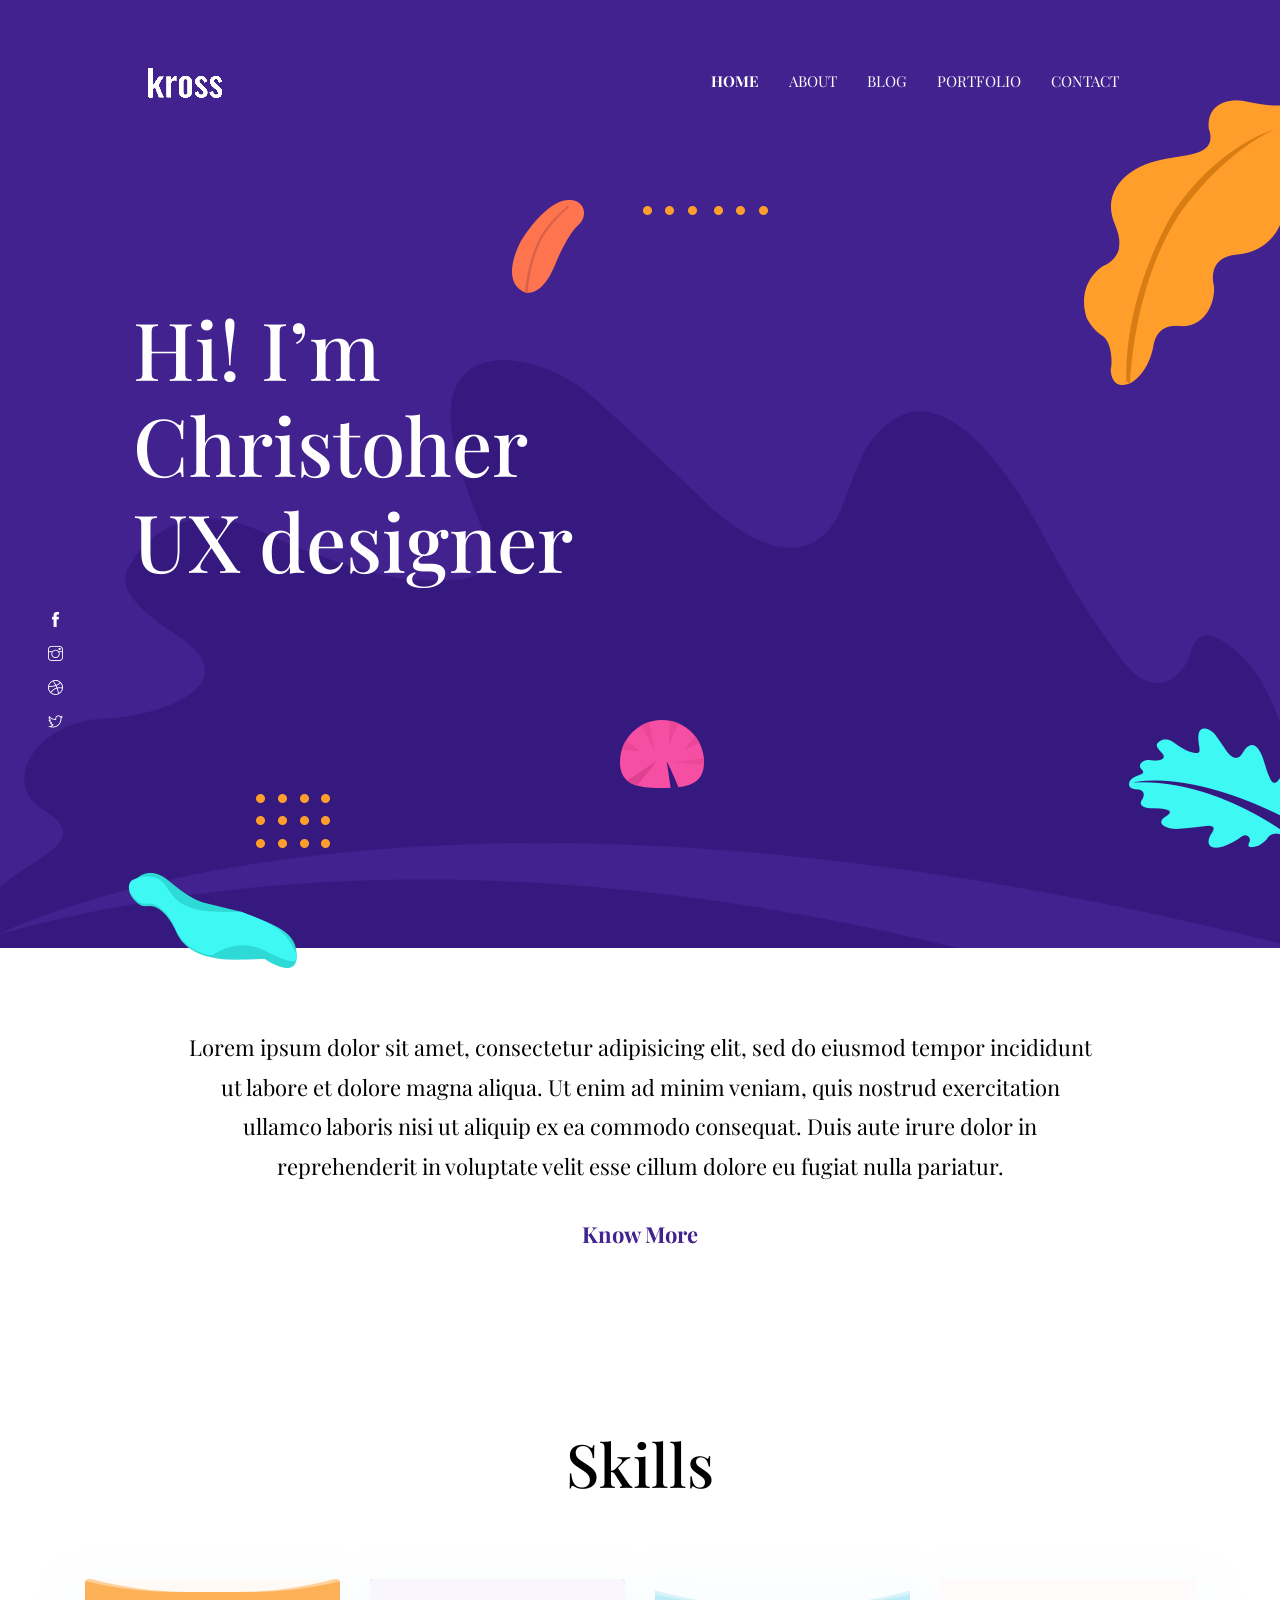
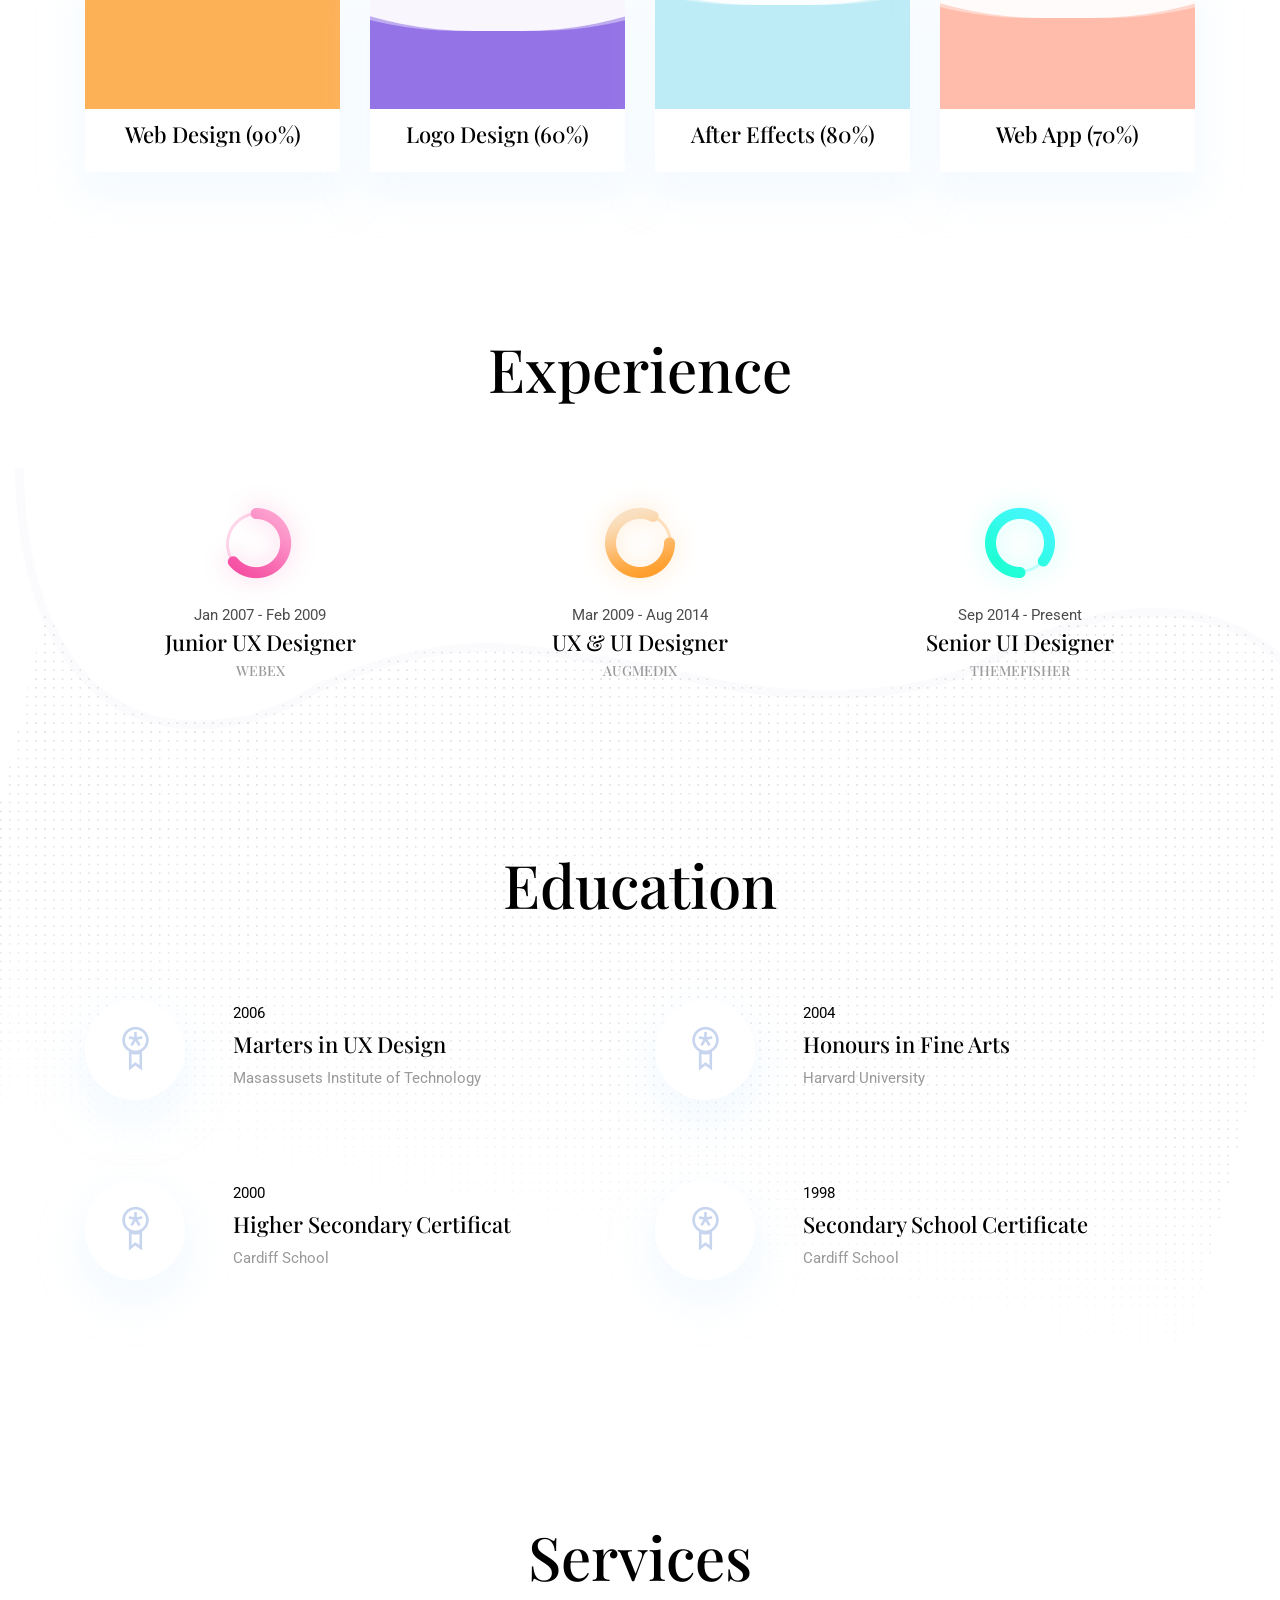
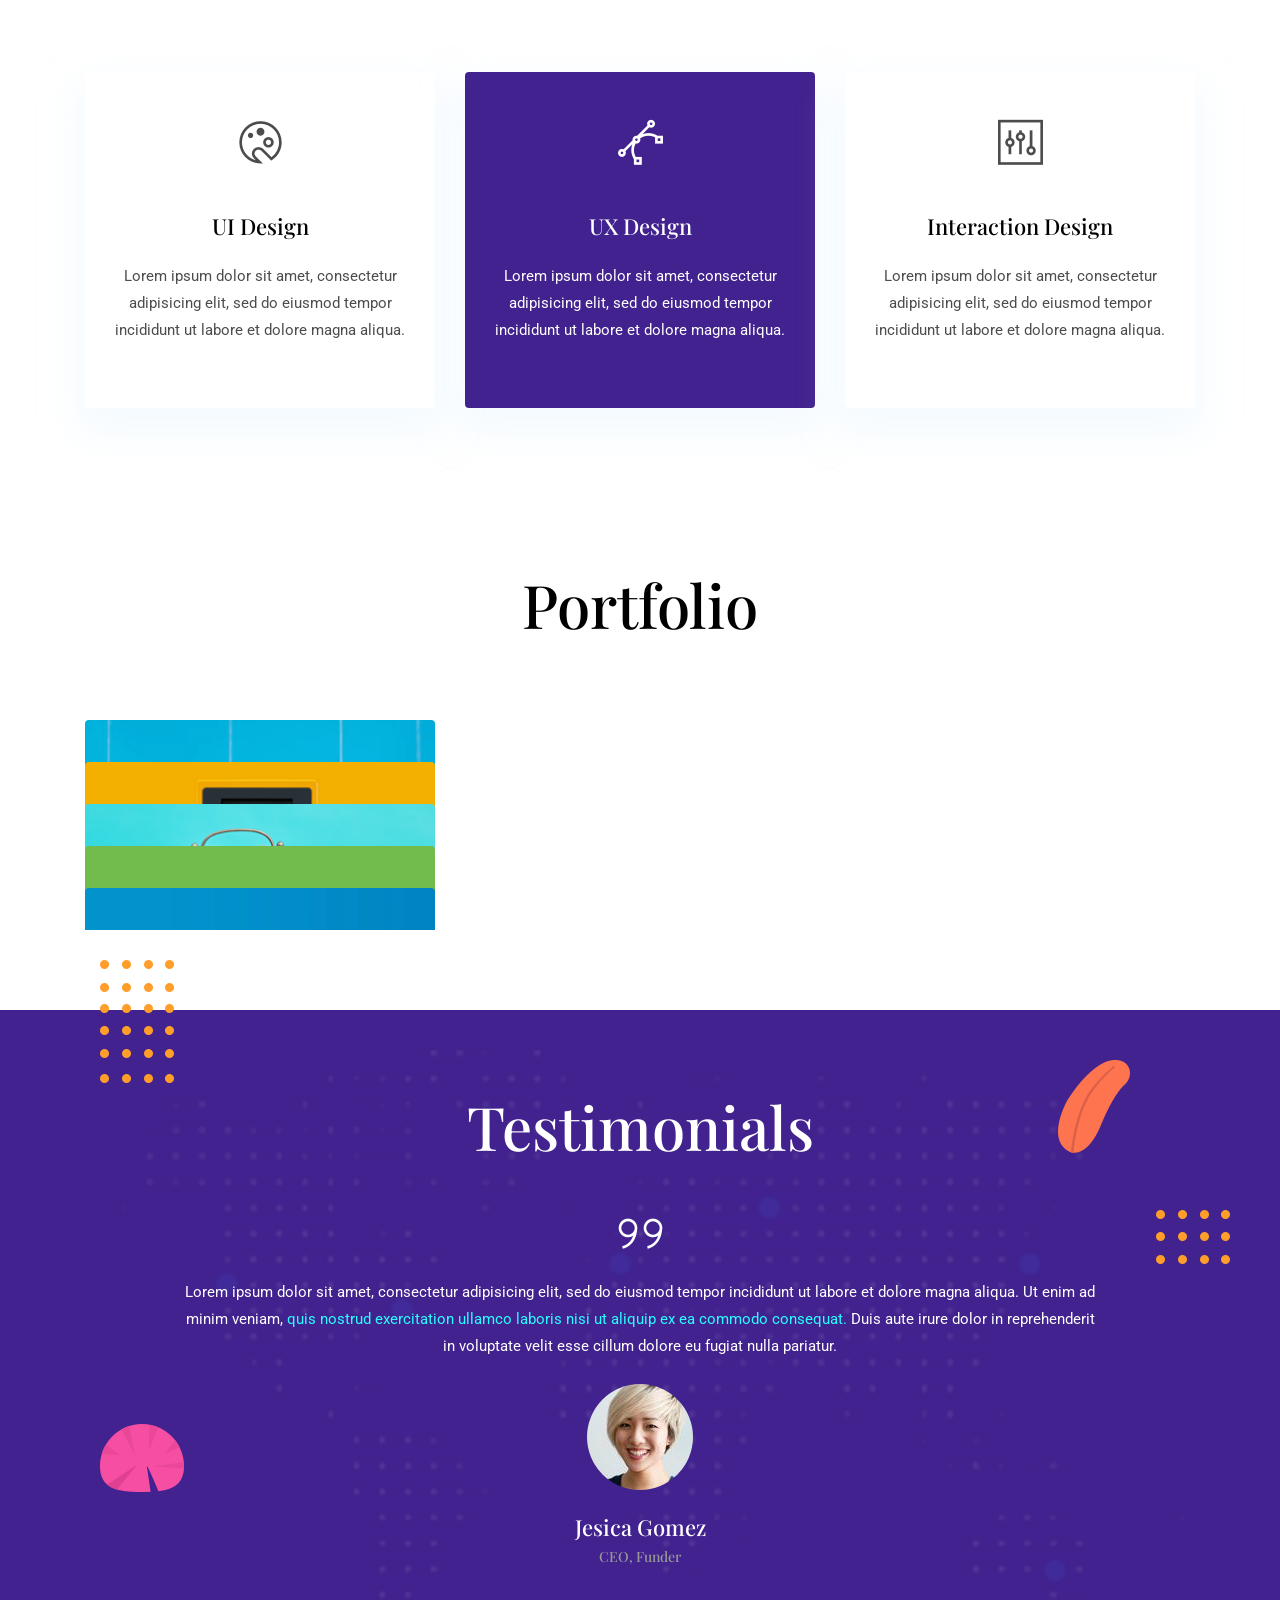
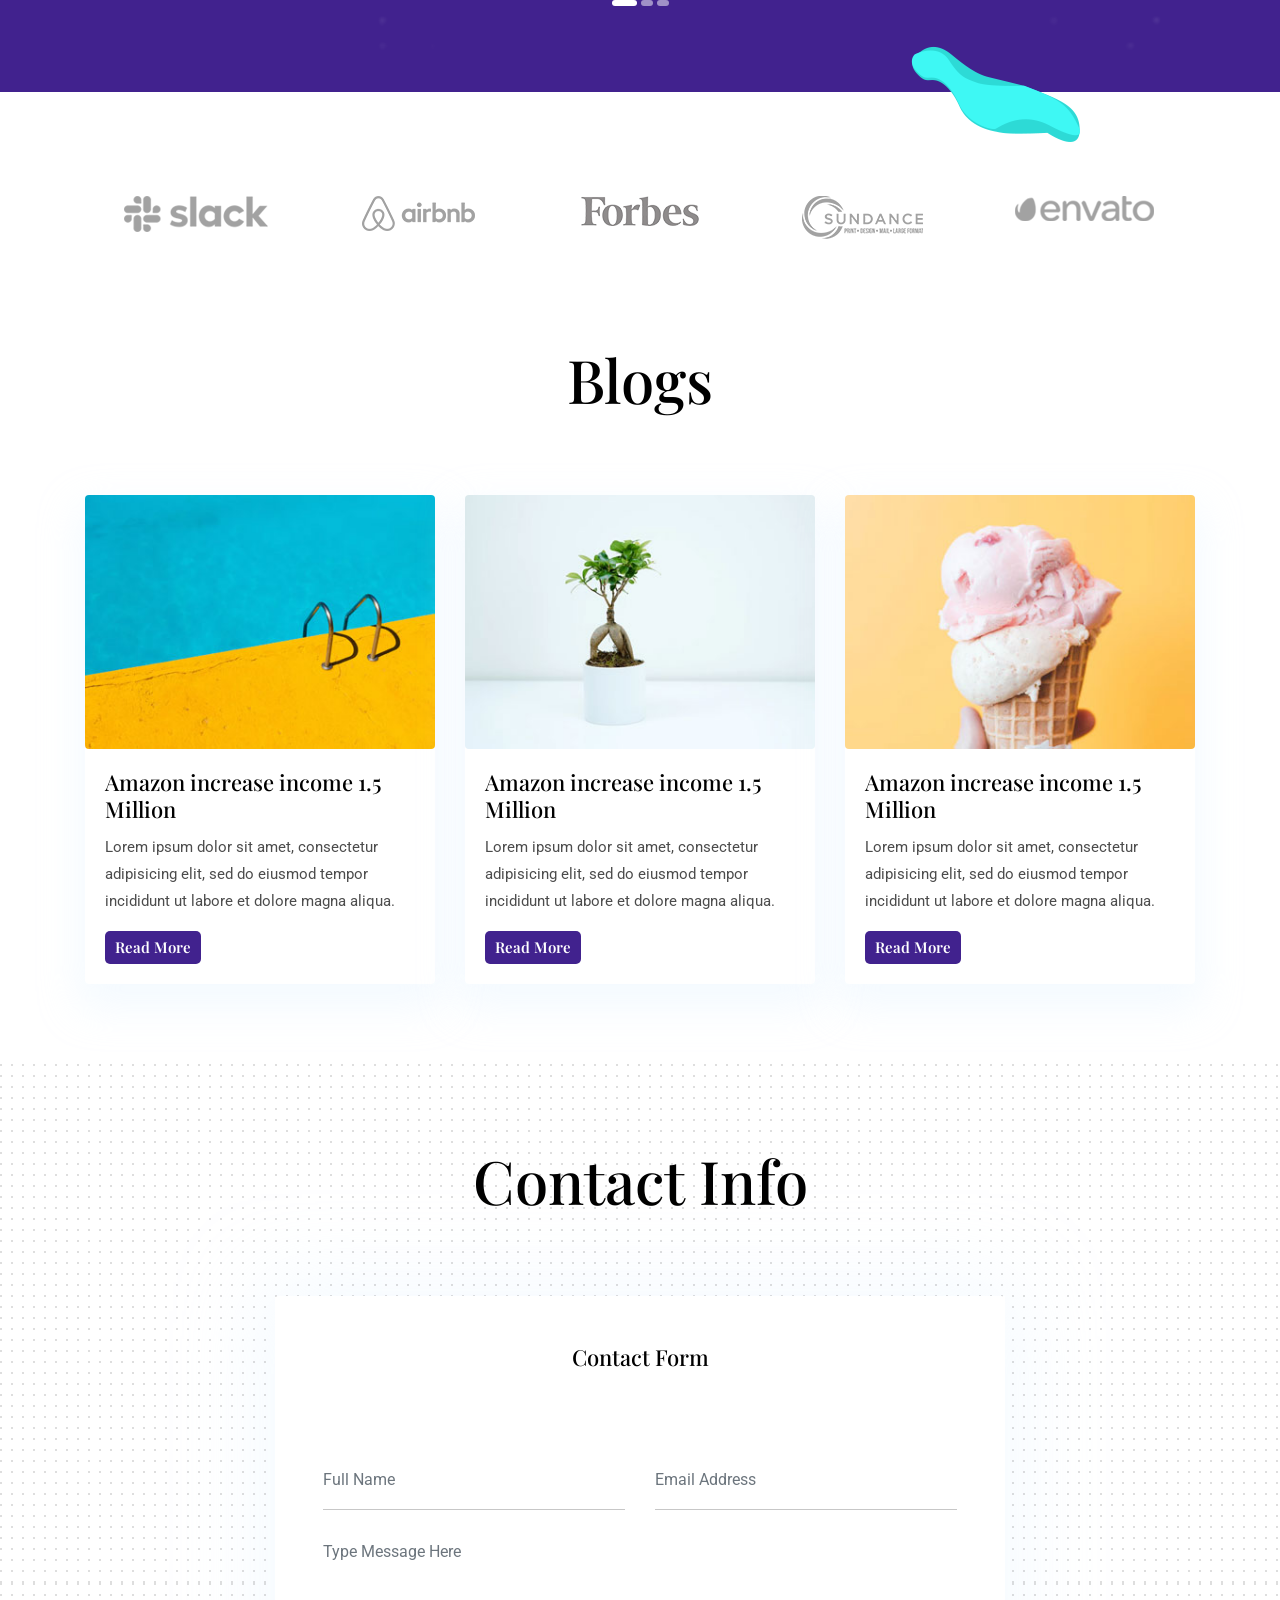
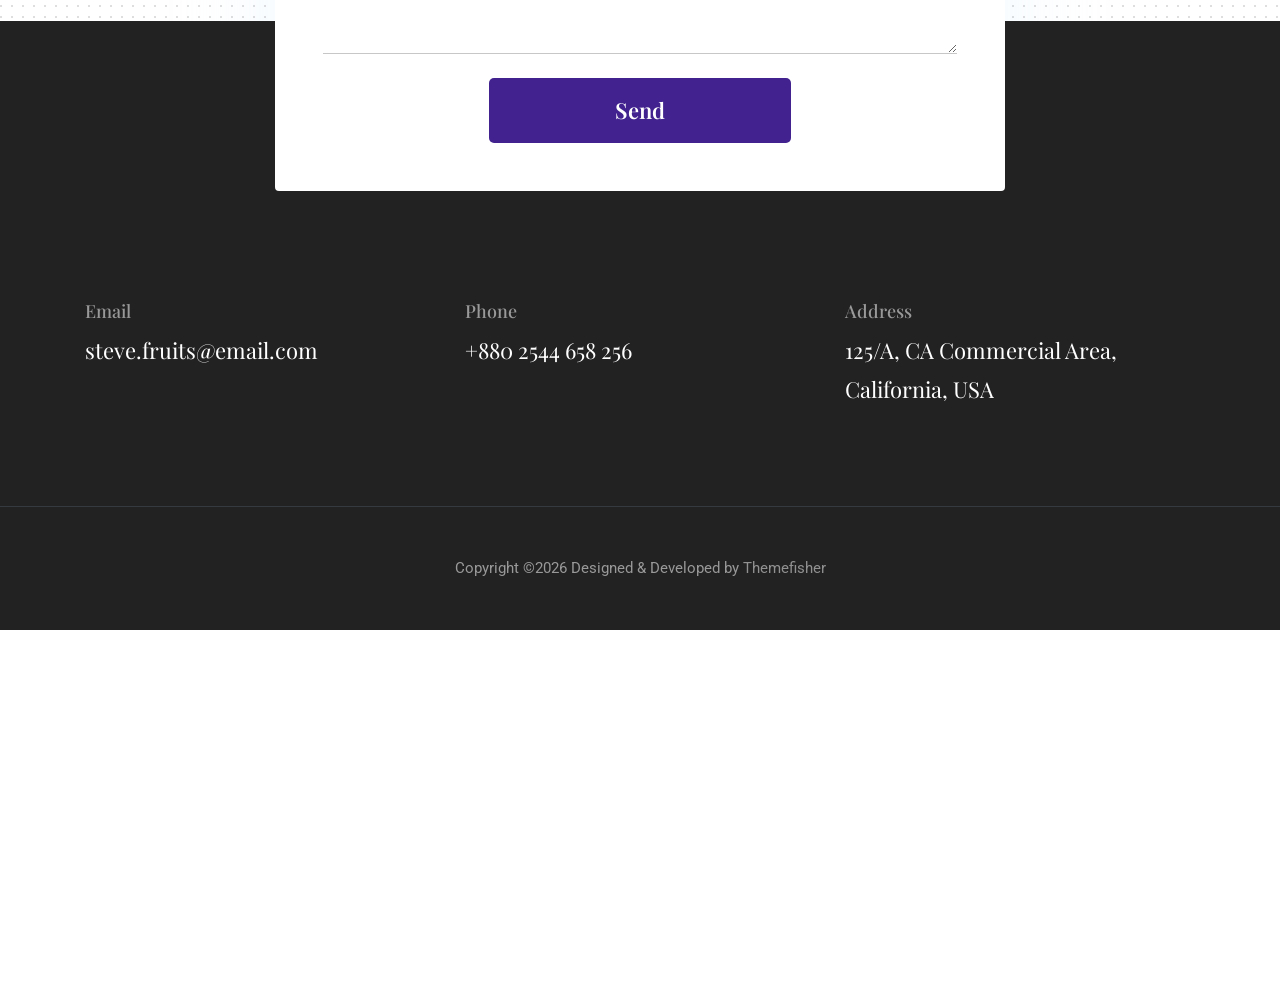
==== theme/index.html @ 0f985315 "Initial commit" ====
<!DOCTYPE html>

<!--
 // WEBSITE: https://themefisher.com
 // TWITTER: https://twitter.com/themefisher
 // FACEBOOK: https://www.facebook.com/themefisher
 // GITHUB: https://github.com/themefisher/
-->

<html lang="en">
<head>

  <!-- Basic Page Needs
  ================================================== -->
  <meta charset="utf-8">
  <title>Kross - Creative Portfolio Template</title>

  <!-- Mobile Specific Metas
  ================================================== -->
  <meta http-equiv="X-UA-Compatible" content="IE=edge">
  <meta name="description" content="Creative Portfolio Template">
  <meta name="viewport" content="width=device-width, initial-scale=1.0, maximum-scale=5.0">
  <meta name="author" content="Themefisher">
  <meta name="generator" content="Themefisher Kross Template v1.0">
  
  <!-- theme meta -->
  <meta name="theme-name" content="kross" />
  
  <!-- Favicon -->
  <link rel="shortcut icon" type="image/x-icon" href="images/favicon.png" />
  
  <!-- ** Plugins Needed for the Project ** -->
  <!-- Bootstrap -->
  <link rel="stylesheet" href="plugins/bootstrap/bootstrap.min.css">
  <!-- slick slider -->
  <link rel="stylesheet" href="plugins/slick/slick.css">
  <!-- themefy-icon -->
  <link rel="stylesheet" href="plugins/themify-icons/themify-icons.css">

  <!-- Main Stylesheet -->
  <link href="css/style.css" rel="stylesheet">

</head>
<body>
  

<header class="navigation fixed-top">
  <nav class="navbar navbar-expand-lg navbar-dark">
    <a class="navbar-brand font-tertiary h3" href="index.html"><img src="images/logo.png" alt="Myself"></a>
    <button class="navbar-toggler" type="button" data-toggle="collapse" data-target="#navigation"
      aria-controls="navigation" aria-expanded="false" aria-label="Toggle navigation">
      <span class="navbar-toggler-icon"></span>
    </button>

    <div class="collapse navbar-collapse text-center" id="navigation">
      <ul class="navbar-nav ml-auto">
        <li class="nav-item active">
          <a class="nav-link" href="index.html">Home</a>
        </li>
        <li class="nav-item">
          <a class="nav-link" href="about.html">about</a>
        </li>
        <li class="nav-item">
          <a class="nav-link" href="blog.html">Blog</a>
        </li>
        <li class="nav-item">
          <a class="nav-link" href="portfolio.html">Portfolio</a>
        </li>
        <li class="nav-item">
          <a class="nav-link" href="contact.html">Contact</a>
        </li>
      </ul>
    </div>
  </nav>
</header>

<!-- hero area -->
<section class="hero-area bg-primary" id="parallax">
  <div class="container">
    <div class="row">
      <div class="col-lg-11 mx-auto">
        <h1 class="text-white font-tertiary">Hi! I’m <br> Christoher <br> UX designer</h1>
      </div>
    </div>
  </div>
  <div class="layer-bg w-100">
    <img class="img-fluid w-100" src="images/illustrations/leaf-bg.png" alt="bg-shape">
  </div>
  <div class="layer" id="l2">
    <img src="images/illustrations/dots-cyan.png" alt="bg-shape">
  </div>
  <div class="layer" id="l3">
    <img src="images/illustrations/leaf-orange.png" alt="bg-shape">
  </div>
  <div class="layer" id="l4">
    <img src="images/illustrations/dots-orange.png" alt="bg-shape">
  </div>
  <div class="layer" id="l5">
    <img src="images/illustrations/leaf-yellow.png" alt="bg-shape">
  </div>
  <div class="layer" id="l6">
    <img src="images/illustrations/leaf-cyan.png" alt="bg-shape">
  </div>
  <div class="layer" id="l7">
    <img src="images/illustrations/dots-group-orange.png" alt="bg-shape">
  </div>
  <div class="layer" id="l8">
    <img src="images/illustrations/leaf-pink-round.png" alt="bg-shape">
  </div>
  <div class="layer" id="l9">
    <img src="images/illustrations/leaf-cyan-2.png" alt="bg-shape">
  </div>
  <!-- social icon -->
  <ul class="list-unstyled ml-5 mt-3 position-relative zindex-1">
    <li class="mb-3"><a class="text-white" href="https://themefisher.com/"><i class="ti-facebook"></i></a></li>
    <li class="mb-3"><a class="text-white" href="https://themefisher.com/"><i class="ti-instagram"></i></a></li>
    <li class="mb-3"><a class="text-white" href="https://themefisher.com/"><i class="ti-dribbble"></i></a></li>
    <li class="mb-3"><a class="text-white" href="https://themefisher.com/"><i class="ti-twitter"></i></a></li>
  </ul>
  <!-- /social icon -->
</section>
<!-- /hero area -->

<!-- about -->
<section class="section">
  <div class="container">
    <div class="row">
      <div class="col-lg-10 mx-auto text-center">
        <p class="font-secondary paragraph-lg text-dark">Lorem ipsum dolor sit amet, consectetur adipisicing elit, sed
          do eiusmod tempor incididunt ut labore et dolore magna aliqua. Ut enim ad minim veniam, quis nostrud
          exercitation ullamco laboris nisi ut aliquip ex ea commodo consequat. Duis aute irure dolor in reprehenderit
          in voluptate velit esse cillum dolore eu fugiat nulla pariatur.</p>
        <a href="about.html" class="btn btn-transparent">know more</a>
      </div>
    </div>
  </div>
</section>
<!-- /about -->

<!-- skills -->
<section class="section">
  <div class="container">
    <div class="row">
      <div class="col-lg-12 text-center">
        <h2 class="section-title">Skills</h2>
      </div>
      <div class="col-lg-3 col-sm-6 mb-4 mb-lg-0">
        <div class="card shadow text-center">
          <div class="position-relative rounded-top progress-wrapper" data-color="#fdb157">
            <div class="wave" data-progress="90%"></div>
          </div>
          <div class="card-footer bg-white">
            <h4 class="card-title">Web Design (90%)</h4>
          </div>
        </div>
      </div>
      <div class="col-lg-3 col-sm-6 mb-4 mb-lg-0">
        <div class="card shadow text-center">
          <div class="position-relative rounded-top progress-wrapper" data-color="#9473e6">
            <div class="wave" data-progress="60%"></div>
          </div>
          <div class="card-footer bg-white">
            <h4 class="card-title">Logo Design (60%)</h4>
          </div>
        </div>
      </div>
      <div class="col-lg-3 col-sm-6 mb-4 mb-lg-0">
        <div class="card shadow text-center">
          <div class="position-relative rounded-top progress-wrapper" data-color="#bdecf6">
            <div class="wave" data-progress="80%"></div>
          </div>
          <div class="card-footer bg-white">
            <h4 class="card-title">After Effects (80%)</h4>
          </div>
        </div>
      </div>
      <div class="col-lg-3 col-sm-6 mb-4 mb-lg-0">
        <div class="card shadow text-center">
          <div class="position-relative rounded-top progress-wrapper" data-color="#ffbcaa">
            <div class="wave" data-progress="70%"></div>
          </div>
          <div class="card-footer bg-white">
            <h4 class="card-title">Web App (70%)</h4>
          </div>
        </div>
      </div>
    </div>
  </div>
</section>
<!-- /skills -->

<!-- experience -->
<section class="section">
  <div class="container">
    <div class="row justify-content-around">
      <div class="col-lg-12 text-center">
        <h2 class="section-title">Experience</h2>
      </div>
      <div class="col-lg-3 col-md-4 text-center">
        <img src="images/experience/icon-1.png" alt="icon">
        <p class="mb-0">Jan 2007 - Feb 2009</p>
        <h4>Junior UX Designer</h4>
        <h6 class="text-light">WEBEX</h6>
      </div>
      <div class="col-lg-3 col-md-4 text-center">
        <img src="images/experience/icon-2.png" alt="icon">
        <p class="mb-0">Mar 2009 - Aug 2014</p>
        <h4>UX & UI Designer</h4>
        <h6 class="text-light">AUGMEDIX</h6>
      </div>
      <div class="col-lg-3 col-md-4 text-center">
        <img src="images/experience/icon-3.png" alt="icon">
        <p class="mb-0">Sep 2014 - Present</p>
        <h4>Senior UI Designer</h4>
        <h6 class="text-light">THEMEFISHER</h6>
      </div>
    </div>
  </div>
</section>
<!-- ./experience -->

<!-- education -->
<section class="section position-relative">
  <div class="container">
    <div class="row">
      <div class="col-lg-12 text-center">
        <h2 class="section-title">Education</h2>
      </div>
      <div class="col-lg-6 col-md-6 mb-80">
        <div class="d-flex">
          <div class="mr-lg-5 mr-3">
            <i class="ti-medall icon icon-light icon-bg bg-white shadow rounded-circle d-block"></i>
          </div>
          <div>
            <p class="text-dark mb-1">2006</p>
            <h4>Marters in UX Design</h4>
            <p class="mb-0 text-light">Masassusets Institute of Technology</p>
          </div>
        </div>
      </div>
      <div class="col-lg-6 col-md-6 mb-80">
        <div class="d-flex">
          <div class="mr-lg-5 mr-3">
            <i class="ti-medall icon icon-light icon-bg bg-white shadow rounded-circle d-block"></i>
          </div>
          <div>
            <p class="text-dark mb-1">2004</p>
            <h4>Honours in Fine Arts</h4>
            <p class="mb-0 text-light">Harvard University</p>
          </div>
        </div>
      </div>
      <div class="col-lg-6 col-md-6 mb-80">
        <div class="d-flex">
          <div class="mr-lg-5 mr-3">
            <i class="ti-medall icon icon-light icon-bg bg-white shadow rounded-circle d-block"></i>
          </div>
          <div>
            <p class="text-dark mb-1">2000</p>
            <h4>Higher Secondary Certificat</h4>
            <p class="mb-0 text-light">Cardiff School</p>
          </div>
        </div>
      </div>
      <div class="col-lg-6 col-md-6 mb-80">
        <div class="d-flex">
          <div class="mr-lg-5 mr-3">
            <i class="ti-medall icon icon-light icon-bg bg-white shadow rounded-circle d-block"></i>
          </div>
          <div>
            <p class="text-dark mb-1">1998</p>
            <h4>Secondary School Certificate</h4>
            <p class="mb-0 text-light">Cardiff School</p>
          </div>
        </div>
      </div>
    </div>
  </div>
  <!-- bg image -->
  <img class="img-fluid edu-bg-image w-100" src="images/backgrounds/education-bg.png" alt="bg-image">
</section>
<!-- /education -->

<!-- services -->
<section class="section">
  <div class="container">
    <div class="row">
      <div class="col-12 text-center">
        <h2 class="section-title">Services</h2>
      </div>
      <div class="col-md-4 mb-4 mb-md-0">
        <div class="card hover-shadow shadow">
          <div class="card-body text-center px-4 py-5">
            <i class="ti-palette icon mb-5 d-inline-block"></i>
            <h4 class="mb-4">UI Design</h4>
            <p>Lorem ipsum dolor sit amet, consectetur adipisicing elit, sed do eiusmod tempor incididunt ut labore et
              dolore magna aliqua.</p>
          </div>
        </div>
      </div>
      <div class="col-md-4 mb-4 mb-md-0">
        <div class="card active-bg-primary hover-shadow shadow">
          <div class="card-body text-center px-4 py-5">
            <i class="ti-vector icon mb-5 d-inline-block"></i>
            <h4 class="mb-4">UX Design</h4>
            <p>Lorem ipsum dolor sit amet, consectetur adipisicing elit, sed do eiusmod tempor incididunt ut labore et
              dolore magna aliqua.</p>
          </div>
        </div>
      </div>
      <div class="col-md-4 mb-4 mb-md-0">
        <div class="card hover-shadow shadow">
          <div class="card-body text-center px-4 py-5">
            <i class="ti-panel icon mb-5 d-inline-block"></i>
            <h4 class="mb-4">Interaction Design</h4>
            <p>Lorem ipsum dolor sit amet, consectetur adipisicing elit, sed do eiusmod tempor incididunt ut labore et
              dolore magna aliqua.</p>
          </div>
        </div>
      </div>
    </div>
  </div>
</section>
<!-- /services -->

<!-- portfolio -->
<section class="section">
  <div class="container">
    <div class="row">
      <div class="col-12 text-center">
        <h2 class="section-title">Portfolio</h2>
      </div>
    </div>
    <div class="row shuffle-wrapper">
      <div class="col-lg-4 col-6 mb-4 shuffle-item">
        <div class="position-relative rounded hover-wrapper">
          <img src="images/portfolio/item-1.png" alt="portfolio-image" class="img-fluid rounded w-100">
          <div class="hover-overlay">
            <div class="hover-content">
              <a class="btn btn-light btn-sm" href="#!">view project</a>
            </div>
          </div>
        </div>
      </div>
      <div class="col-lg-4 col-6 mb-4 shuffle-item">
        <div class="position-relative rounded hover-wrapper">
          <img src="images/portfolio/item-2.png" alt="portfolio-image" class="img-fluid rounded w-100">
          <div class="hover-overlay">
            <div class="hover-content">
              <a class="btn btn-light btn-sm" href="#!">view project</a>
            </div>
          </div>
        </div>
      </div>
      <div class="col-lg-4 col-6 mb-4 shuffle-item">
        <div class="position-relative rounded hover-wrapper">
          <img src="images/portfolio/item-3.png" alt="portfolio-image" class="img-fluid rounded w-100">
          <div class="hover-overlay">
            <div class="hover-content">
              <a class="btn btn-light btn-sm" href="#!">view project</a>
            </div>
          </div>
        </div>
      </div>
      <div class="col-lg-4 col-6 mb-4 shuffle-item">
        <div class="position-relative rounded hover-wrapper">
          <img src="images/portfolio/item-4.png" alt="portfolio-image" class="img-fluid rounded w-100">
          <div class="hover-overlay">
            <div class="hover-content">
              <a class="btn btn-light btn-sm" href="#!">view project</a>
            </div>
          </div>
        </div>
      </div>
      <div class="col-lg-4 col-6 mb-4 shuffle-item">
        <div class="position-relative rounded hover-wrapper">
          <img src="images/portfolio/item-5.png" alt="portfolio-image" class="img-fluid rounded w-100">
          <div class="hover-overlay">
            <div class="hover-content">
              <a class="btn btn-light btn-sm" href="#!">view project</a>
            </div>
          </div>
        </div>
      </div>
    </div>
  </div>
</section>
<!-- /portfolio -->

<!-- testimonial -->
<section class="section bg-primary position-relative testimonial-bg-shapes">
  <div class="container">
    <div class="row">
      <div class="col-12 text-center">
        <h2 class="section-title text-white mb-5">Testimonials</h2>
      </div>
      <div class="col-lg-10 mx-auto testimonial-slider">
        <!-- slider-item -->
        <div class="text-center testimonial-content">
          <i class="ti-quote-right text-white icon mb-4 d-inline-block"></i>
          <p class="text-white mb-4">Lorem ipsum dolor sit amet, consectetur adipisicing elit, sed do eiusmod tempor
            incididunt ut labore et dolore magna aliqua. Ut enim ad minim veniam, <strong>quis nostrud exercitation
              ullamco laboris nisi ut aliquip ex ea commodo consequat.</strong> Duis aute irure dolor in reprehenderit
            in voluptate velit esse cillum dolore eu fugiat nulla pariatur.</p>
          <img class="img-fluid rounded-circle mb-4 d-inline-block" src="images/testimonial/client-1.png"
            alt="client-image">
          <h4 class="text-white">Jesica Gomez</h4>
          <h6 class="text-light mb-4">CEO, Funder</h6>
        </div>
        <!-- slider-item -->
        <div class="text-center testimonial-content">
          <i class="ti-quote-right text-white icon mb-4 d-inline-block"></i>
          <p class="text-white mb-4">Lorem ipsum dolor sit amet, consectetur adipisicing elit, sed do eiusmod tempor
            incididunt ut labore et dolore magna aliqua. Ut enim ad minim veniam, <strong>quis nostrud exercitation
              ullamco
              laboris nisi ut aliquip ex ea commodo consequat.</strong> Duis aute irure dolor in reprehenderit in
            voluptate velit
            esse cillum dolore eu fugiat nulla pariatur.</p>
          <img class="img-fluid rounded-circle mb-4 d-inline-block" src="images/testimonial/client-1.png"
            alt="client-image">
          <h4 class="text-white">Jesica Gomez</h4>
          <h6 class="text-light mb-4">CEO, Funder</h6>
        </div>
        <!-- slider-item -->
        <div class="text-center testimonial-content">
          <i class="ti-quote-right text-white icon mb-4 d-inline-block"></i>
          <p class="text-white mb-4">Lorem ipsum dolor sit amet, consectetur adipisicing elit, sed do eiusmod tempor
            incididunt ut labore et dolore magna aliqua. Ut enim ad minim veniam, <strong>quis nostrud exercitation
              ullamco
              laboris nisi ut aliquip ex ea commodo consequat.</strong> Duis aute irure dolor in reprehenderit in
            voluptate velit
            esse cillum dolore eu fugiat nulla pariatur.</p>
          <img class="img-fluid rounded-circle mb-4 d-inline-block" src="images/testimonial/client-1.png"
            alt="client-image">
          <h4 class="text-white">Jesica Gomez</h4>
          <h6 class="text-light mb-4">CEO, Funder</h6>
        </div>
      </div>
    </div>
  </div>
  <!-- bg shapes -->
  <img src="images/backgrounds/map.png" alt="map" class="img-fluid bg-map">
  <img src="images/illustrations/dots-group-v.png" alt="bg-shape" class="img-fluid bg-shape-1">
  <img src="images/illustrations/leaf-orange.png" alt="bg-shape" class="img-fluid bg-shape-2">
  <img src="images/illustrations/dots-group-sm.png" alt="bg-shape" class="img-fluid bg-shape-3">
  <img src="images/illustrations/leaf-pink-round.png" alt="bg-shape" class="img-fluid bg-shape-4">
  <img src="images/illustrations/leaf-cyan.png" alt="bg-shape" class="img-fluid bg-shape-5">
</section>
<!-- /testimonial -->

<!-- client logo slider -->
<section class="section pb-0">
  <div class="container">
    <div class="client-logo-slider d-flex align-items-center">
      <a href="contact.html" class="text-center d-block outline-0 p-4"><img class="d-unset img-fluid"
          src="images/clients-logo/client-logo-1.png" alt="client-logo"></a>
      <a href="contact.html" class="text-center d-block outline-0 p-4"><img class="d-unset img-fluid"
          src="images/clients-logo/client-logo-2.png" alt="client-logo"></a>
      <a href="contact.html" class="text-center d-block outline-0 p-4"><img class="d-unset img-fluid"
          src="images/clients-logo/client-logo-3.png" alt="client-logo"></a>
      <a href="contact.html" class="text-center d-block outline-0 p-4"><img class="d-unset img-fluid"
          src="images/clients-logo/client-logo-4.png" alt="client-logo"></a>
      <a href="contact.html" class="text-center d-block outline-0 p-4"><img class="d-unset img-fluid"
          src="images/clients-logo/client-logo-5.png" alt="client-logo"></a>
      <a href="contact.html" class="text-center d-block outline-0 p-4"><img class="d-unset img-fluid"
          src="images/clients-logo/client-logo-1.png" alt="client-logo"></a>
      <a href="contact.html" class="text-center d-block outline-0 p-4"><img class="d-unset img-fluid"
          src="images/clients-logo/client-logo-2.png" alt="client-logo"></a>
      <a href="contact.html" class="text-center d-block outline-0 p-4"><img class="d-unset img-fluid"
          src="images/clients-logo/client-logo-3.png" alt="client-logo"></a>
      <a href="contact.html" class="text-center d-block outline-0 p-4"><img class="d-unset img-fluid"
          src="images/clients-logo/client-logo-4.png" alt="client-logo"></a>
      <a href="contact.html" class="text-center d-block outline-0 p-4"><img class="d-unset img-fluid"
          src="images/clients-logo/client-logo-5.png" alt="client-logo"></a>
    </div>
  </div>
</section>
<!-- /client logo slider -->

<!-- blog -->
<section class="section">
  <div class="container">
    <div class="row">
      <div class="col-12 text-center">
        <h2 class="section-title">Blogs</h2>
      </div>
      <div class="col-lg-4 col-sm-6 mb-4 mb-lg-0">
        <article class="card shadow">
          <img class="rounded card-img-top" src="images/blog/post-3.jpg" alt="post-thumb">
          <div class="card-body">
            <h4 class="card-title"><a class="text-dark" href="blog-single.html">Amazon increase income 1.5 Million</a>
            </h4>
            <p class="cars-text">Lorem ipsum dolor sit amet, consectetur adipisicing elit, sed do eiusmod tempor
              incididunt ut labore et
              dolore magna aliqua.</p>
            <a href="blog-single.html" class="btn btn-xs btn-primary">Read More</a>
          </div>
        </article>
      </div>
      <div class="col-lg-4 col-sm-6 mb-4 mb-lg-0">
        <article class="card shadow">
          <img class="rounded card-img-top" src="images/blog/post-4.jpg" alt="post-thumb">
          <div class="card-body">
            <h4 class="card-title"><a class="text-dark" href="blog-single.html">Amazon increase income 1.5 Million</a>
            </h4>
            <p class="cars-text">Lorem ipsum dolor sit amet, consectetur adipisicing elit, sed do eiusmod tempor
              incididunt ut labore et
              dolore magna aliqua.</p>
            <a href="blog-single.html" class="btn btn-xs btn-primary">Read More</a>
          </div>
        </article>
      </div>
      <div class="col-lg-4 col-sm-6 mb-4 mb-lg-0">
        <article class="card shadow">
          <img class="rounded card-img-top" src="images/blog/post-2.jpg" alt="post-thumb">
          <div class="card-body">
            <h4 class="card-title"><a class="text-dark" href="blog-single.html">Amazon increase income 1.5 Million</a>
            </h4>
            <p class="cars-text">Lorem ipsum dolor sit amet, consectetur adipisicing elit, sed do eiusmod tempor
              incididunt ut labore et
              dolore magna aliqua.</p>
            <a href="blog-single.html" class="btn btn-xs btn-primary">Read More</a>
          </div>
        </article>
      </div>
    </div>
  </div>
</section>
<!-- /blog -->

<!-- contact -->
<section class="section section-on-footer" data-background="images/backgrounds/bg-dots.png">
  <div class="container">
    <div class="row">
      <div class="col-12 text-center">
        <h2 class="section-title">Contact Info</h2>
      </div>
      <div class="col-lg-8 mx-auto">
        <div class="bg-white rounded text-center p-5 shadow-down">
          <h4 class="mb-80">Contact Form</h4>
          <form action="#" class="row">
            <div class="col-md-6">
              <input type="text" id="name" name="name" placeholder="Full Name" class="form-control px-0 mb-4" required>
            </div>
            <div class="col-md-6">
              <input type="email" id="email" name="email" placeholder="Email Address" class="form-control px-0 mb-4" required>
            </div>
            <div class="col-12">
              <textarea name="message" id="message" class="form-control px-0 mb-4"
                placeholder="Type Message Here" required></textarea>
            </div>
            <div class="col-lg-6 col-10 mx-auto">
              <button class="btn btn-primary w-100">send</button>
            </div>
          </form>
        </div>
      </div>
    </div>
  </div>
</section>
<!-- /contact -->

<!-- footer -->
<footer class="bg-dark footer-section">
  <div class="section">
    <div class="container">
      <div class="row">
        <div class="col-md-4">
          <h5 class="text-light">Email</h5>
          <p class="text-white paragraph-lg font-secondary">steve.fruits@email.com</p>
        </div>
        <div class="col-md-4">
          <h5 class="text-light">Phone</h5>
          <p class="text-white paragraph-lg font-secondary">+880 2544 658 256</p>
        </div>
        <div class="col-md-4">
          <h5 class="text-light">Address</h5>
          <p class="text-white paragraph-lg font-secondary">125/A, CA Commercial Area, California, USA</p>
        </div>
      </div>
    </div>
  </div>
  <div class="border-top text-center border-dark py-5">
    <p class="mb-0 text-light">Copyright &copy;<script>
        var CurrentYear = new Date().getFullYear()
        document.write(CurrentYear)
      </script> Designed &amp; Developed by <a class="text-white-50" href="Themefisher">Themefisher</a></p>
  </div>
</footer>
<!-- /footer -->

<!-- jQuery -->
<script src="plugins/jQuery/jquery.min.js"></script>
<!-- Bootstrap JS -->
<script src="plugins/bootstrap/bootstrap.min.js"></script>
<!-- slick slider -->
<script src="plugins/slick/slick.min.js"></script>
<!-- filter -->
<script src="plugins/shuffle/shuffle.min.js"></script>

<!-- Main Script -->
<script src="js/script.js"></script>

</body>
</html>
---- theme/plugins/themify-icons/themify-icons.css ----
@font-face{font-family:themify;src:url(fonts/themify.eot?-fvbane);src:url(fonts/themify.eot?#iefix-fvbane) format('embedded-opentype'),url(fonts/themify.woff?-fvbane) format('woff'),url(fonts/themify.ttf?-fvbane) format('truetype'),url(fonts/themify.svg?-fvbane#themify) format('svg');font-weight:400;font-style:normal}[class*=" ti-"],[class^=ti-]{font-family:themify;speak:none;font-style:normal;font-weight:400;font-variant:normal;text-transform:none;line-height:1;-webkit-font-smoothing:antialiased;-moz-osx-font-smoothing:grayscale}.ti-wand:before{content:"\e600"}.ti-volume:before{content:"\e601"}.ti-user:before{content:"\e602"}.ti-unlock:before{content:"\e603"}.ti-unlink:before{content:"\e604"}.ti-trash:before{content:"\e605"}.ti-thought:before{content:"\e606"}.ti-target:before{content:"\e607"}.ti-tag:before{content:"\e608"}.ti-tablet:before{content:"\e609"}.ti-star:before{content:"\e60a"}.ti-spray:before{content:"\e60b"}.ti-signal:before{content:"\e60c"}.ti-shopping-cart:before{content:"\e60d"}.ti-shopping-cart-full:before{content:"\e60e"}.ti-settings:before{content:"\e60f"}.ti-search:before{content:"\e610"}.ti-zoom-in:before{content:"\e611"}.ti-zoom-out:before{content:"\e612"}.ti-cut:before{content:"\e613"}.ti-ruler:before{content:"\e614"}.ti-ruler-pencil:before{content:"\e615"}.ti-ruler-alt:before{content:"\e616"}.ti-bookmark:before{content:"\e617"}.ti-bookmark-alt:before{content:"\e618"}.ti-reload:before{content:"\e619"}.ti-plus:before{content:"\e61a"}.ti-pin:before{content:"\e61b"}.ti-pencil:before{content:"\e61c"}.ti-pencil-alt:before{content:"\e61d"}.ti-paint-roller:before{content:"\e61e"}.ti-paint-bucket:before{content:"\e61f"}.ti-na:before{content:"\e620"}.ti-mobile:before{content:"\e621"}.ti-minus:before{content:"\e622"}.ti-medall:before{content:"\e623"}.ti-medall-alt:before{content:"\e624"}.ti-marker:before{content:"\e625"}.ti-marker-alt:before{content:"\e626"}.ti-arrow-up:before{content:"\e627"}.ti-arrow-right:before{content:"\e628"}.ti-arrow-left:before{content:"\e629"}.ti-arrow-down:before{content:"\e62a"}.ti-lock:before{content:"\e62b"}.ti-location-arrow:before{content:"\e62c"}.ti-link:before{content:"\e62d"}.ti-layout:before{content:"\e62e"}.ti-layers:before{content:"\e62f"}.ti-layers-alt:before{content:"\e630"}.ti-key:before{content:"\e631"}.ti-import:before{content:"\e632"}.ti-image:before{content:"\e633"}.ti-heart:before{content:"\e634"}.ti-heart-broken:before{content:"\e635"}.ti-hand-stop:before{content:"\e636"}.ti-hand-open:before{content:"\e637"}.ti-hand-drag:before{content:"\e638"}.ti-folder:before{content:"\e639"}.ti-flag:before{content:"\e63a"}.ti-flag-alt:before{content:"\e63b"}.ti-flag-alt-2:before{content:"\e63c"}.ti-eye:before{content:"\e63d"}.ti-export:before{content:"\e63e"}.ti-exchange-vertical:before{content:"\e63f"}.ti-desktop:before{content:"\e640"}.ti-cup:before{content:"\e641"}.ti-crown:before{content:"\e642"}.ti-comments:before{content:"\e643"}.ti-comment:before{content:"\e644"}.ti-comment-alt:before{content:"\e645"}.ti-close:before{content:"\e646"}.ti-clip:before{content:"\e647"}.ti-angle-up:before{content:"\e648"}.ti-angle-right:before{content:"\e649"}.ti-angle-left:before{content:"\e64a"}.ti-angle-down:before{content:"\e64b"}.ti-check:before{content:"\e64c"}.ti-check-box:before{content:"\e64d"}.ti-camera:before{content:"\e64e"}.ti-announcement:before{content:"\e64f"}.ti-brush:before{content:"\e650"}.ti-briefcase:before{content:"\e651"}.ti-bolt:before{content:"\e652"}.ti-bolt-alt:before{content:"\e653"}.ti-blackboard:before{content:"\e654"}.ti-bag:before{content:"\e655"}.ti-move:before{content:"\e656"}.ti-arrows-vertical:before{content:"\e657"}.ti-arrows-horizontal:before{content:"\e658"}.ti-fullscreen:before{content:"\e659"}.ti-arrow-top-right:before{content:"\e65a"}.ti-arrow-top-left:before{content:"\e65b"}.ti-arrow-circle-up:before{content:"\e65c"}.ti-arrow-circle-right:before{content:"\e65d"}.ti-arrow-circle-left:before{content:"\e65e"}.ti-arrow-circle-down:before{content:"\e65f"}.ti-angle-double-up:before{content:"\e660"}.ti-angle-double-right:before{content:"\e661"}.ti-angle-double-left:before{content:"\e662"}.ti-angle-double-down:before{content:"\e663"}.ti-zip:before{content:"\e664"}.ti-world:before{content:"\e665"}.ti-wheelchair:before{content:"\e666"}.ti-view-list:before{content:"\e667"}.ti-view-list-alt:before{content:"\e668"}.ti-view-grid:before{content:"\e669"}.ti-uppercase:before{content:"\e66a"}.ti-upload:before{content:"\e66b"}.ti-underline:before{content:"\e66c"}.ti-truck:before{content:"\e66d"}.ti-timer:before{content:"\e66e"}.ti-ticket:before{content:"\e66f"}.ti-thumb-up:before{content:"\e670"}.ti-thumb-down:before{content:"\e671"}.ti-text:before{content:"\e672"}.ti-stats-up:before{content:"\e673"}.ti-stats-down:before{content:"\e674"}.ti-split-v:before{content:"\e675"}.ti-split-h:before{content:"\e676"}.ti-smallcap:before{content:"\e677"}.ti-shine:before{content:"\e678"}.ti-shift-right:before{content:"\e679"}.ti-shift-left:before{content:"\e67a"}.ti-shield:before{content:"\e67b"}.ti-notepad:before{content:"\e67c"}.ti-server:before{content:"\e67d"}.ti-quote-right:before{content:"\e67e"}.ti-quote-left:before{content:"\e67f"}.ti-pulse:before{content:"\e680"}.ti-printer:before{content:"\e681"}.ti-power-off:before{content:"\e682"}.ti-plug:before{content:"\e683"}.ti-pie-chart:before{content:"\e684"}.ti-paragraph:before{content:"\e685"}.ti-panel:before{content:"\e686"}.ti-package:before{content:"\e687"}.ti-music:before{content:"\e688"}.ti-music-alt:before{content:"\e689"}.ti-mouse:before{content:"\e68a"}.ti-mouse-alt:before{content:"\e68b"}.ti-money:before{content:"\e68c"}.ti-microphone:before{content:"\e68d"}.ti-menu:before{content:"\e68e"}.ti-menu-alt:before{content:"\e68f"}.ti-map:before{content:"\e690"}.ti-map-alt:before{content:"\e691"}.ti-loop:before{content:"\e692"}.ti-location-pin:before{content:"\e693"}.ti-list:before{content:"\e694"}.ti-light-bulb:before{content:"\e695"}.ti-Italic:before{content:"\e696"}.ti-info:before{content:"\e697"}.ti-infinite:before{content:"\e698"}.ti-id-badge:before{content:"\e699"}.ti-hummer:before{content:"\e69a"}.ti-home:before{content:"\e69b"}.ti-help:before{content:"\e69c"}.ti-headphone:before{content:"\e69d"}.ti-harddrives:before{content:"\e69e"}.ti-harddrive:before{content:"\e69f"}.ti-gift:before{content:"\e6a0"}.ti-game:before{content:"\e6a1"}.ti-filter:before{content:"\e6a2"}.ti-files:before{content:"\e6a3"}.ti-file:before{content:"\e6a4"}.ti-eraser:before{content:"\e6a5"}.ti-envelope:before{content:"\e6a6"}.ti-download:before{content:"\e6a7"}.ti-direction:before{content:"\e6a8"}.ti-direction-alt:before{content:"\e6a9"}.ti-dashboard:before{content:"\e6aa"}.ti-control-stop:before{content:"\e6ab"}.ti-control-shuffle:before{content:"\e6ac"}.ti-control-play:before{content:"\e6ad"}.ti-control-pause:before{content:"\e6ae"}.ti-control-forward:before{content:"\e6af"}.ti-control-backward:before{content:"\e6b0"}.ti-cloud:before{content:"\e6b1"}.ti-cloud-up:before{content:"\e6b2"}.ti-cloud-down:before{content:"\e6b3"}.ti-clipboard:before{content:"\e6b4"}.ti-car:before{content:"\e6b5"}.ti-calendar:before{content:"\e6b6"}.ti-book:before{content:"\e6b7"}.ti-bell:before{content:"\e6b8"}.ti-basketball:before{content:"\e6b9"}.ti-bar-chart:before{content:"\e6ba"}.ti-bar-chart-alt:before{content:"\e6bb"}.ti-back-right:before{content:"\e6bc"}.ti-back-left:before{content:"\e6bd"}.ti-arrows-corner:before{content:"\e6be"}.ti-archive:before{content:"\e6bf"}.ti-anchor:before{content:"\e6c0"}.ti-align-right:before{content:"\e6c1"}.ti-align-left:before{content:"\e6c2"}.ti-align-justify:before{content:"\e6c3"}.ti-align-center:before{content:"\e6c4"}.ti-alert:before{content:"\e6c5"}.ti-alarm-clock:before{content:"\e6c6"}.ti-agenda:before{content:"\e6c7"}.ti-write:before{content:"\e6c8"}.ti-window:before{content:"\e6c9"}.ti-widgetized:before{content:"\e6ca"}.ti-widget:before{content:"\e6cb"}.ti-widget-alt:before{content:"\e6cc"}.ti-wallet:before{content:"\e6cd"}.ti-video-clapper:before{content:"\e6ce"}.ti-video-camera:before{content:"\e6cf"}.ti-vector:before{content:"\e6d0"}.ti-themify-logo:before{content:"\e6d1"}.ti-themify-favicon:before{content:"\e6d2"}.ti-themify-favicon-alt:before{content:"\e6d3"}.ti-support:before{content:"\e6d4"}.ti-stamp:before{content:"\e6d5"}.ti-split-v-alt:before{content:"\e6d6"}.ti-slice:before{content:"\e6d7"}.ti-shortcode:before{content:"\e6d8"}.ti-shift-right-alt:before{content:"\e6d9"}.ti-shift-left-alt:before{content:"\e6da"}.ti-ruler-alt-2:before{content:"\e6db"}.ti-receipt:before{content:"\e6dc"}.ti-pin2:before{content:"\e6dd"}.ti-pin-alt:before{content:"\e6de"}.ti-pencil-alt2:before{content:"\e6df"}.ti-palette:before{content:"\e6e0"}.ti-more:before{content:"\e6e1"}.ti-more-alt:before{content:"\e6e2"}.ti-microphone-alt:before{content:"\e6e3"}.ti-magnet:before{content:"\e6e4"}.ti-line-double:before{content:"\e6e5"}.ti-line-dotted:before{content:"\e6e6"}.ti-line-dashed:before{content:"\e6e7"}.ti-layout-width-full:before{content:"\e6e8"}.ti-layout-width-default:before{content:"\e6e9"}.ti-layout-width-default-alt:before{content:"\e6ea"}.ti-layout-tab:before{content:"\e6eb"}.ti-layout-tab-window:before{content:"\e6ec"}.ti-layout-tab-v:before{content:"\e6ed"}.ti-layout-tab-min:before{content:"\e6ee"}.ti-layout-slider:before{content:"\e6ef"}.ti-layout-slider-alt:before{content:"\e6f0"}.ti-layout-sidebar-right:before{content:"\e6f1"}.ti-layout-sidebar-none:before{content:"\e6f2"}.ti-layout-sidebar-left:before{content:"\e6f3"}.ti-layout-placeholder:before{content:"\e6f4"}.ti-layout-menu:before{content:"\e6f5"}.ti-layout-menu-v:before{content:"\e6f6"}.ti-layout-menu-separated:before{content:"\e6f7"}.ti-layout-menu-full:before{content:"\e6f8"}.ti-layout-media-right-alt:before{content:"\e6f9"}.ti-layout-media-right:before{content:"\e6fa"}.ti-layout-media-overlay:before{content:"\e6fb"}.ti-layout-media-overlay-alt:before{content:"\e6fc"}.ti-layout-media-overlay-alt-2:before{content:"\e6fd"}.ti-layout-media-left-alt:before{content:"\e6fe"}.ti-layout-media-left:before{content:"\e6ff"}.ti-layout-media-center-alt:before{content:"\e700"}.ti-layout-media-center:before{content:"\e701"}.ti-layout-list-thumb:before{content:"\e702"}.ti-layout-list-thumb-alt:before{content:"\e703"}.ti-layout-list-post:before{content:"\e704"}.ti-layout-list-large-image:before{content:"\e705"}.ti-layout-line-solid:before{content:"\e706"}.ti-layout-grid4:before{content:"\e707"}.ti-layout-grid3:before{content:"\e708"}.ti-layout-grid2:before{content:"\e709"}.ti-layout-grid2-thumb:before{content:"\e70a"}.ti-layout-cta-right:before{content:"\e70b"}.ti-layout-cta-left:before{content:"\e70c"}.ti-layout-cta-center:before{content:"\e70d"}.ti-layout-cta-btn-right:before{content:"\e70e"}.ti-layout-cta-btn-left:before{content:"\e70f"}.ti-layout-column4:before{content:"\e710"}.ti-layout-column3:before{content:"\e711"}.ti-layout-column2:before{content:"\e712"}.ti-layout-accordion-separated:before{content:"\e713"}.ti-layout-accordion-merged:before{content:"\e714"}.ti-layout-accordion-list:before{content:"\e715"}.ti-ink-pen:before{content:"\e716"}.ti-info-alt:before{content:"\e717"}.ti-help-alt:before{content:"\e718"}.ti-headphone-alt:before{content:"\e719"}.ti-hand-point-up:before{content:"\e71a"}.ti-hand-point-right:before{content:"\e71b"}.ti-hand-point-left:before{content:"\e71c"}.ti-hand-point-down:before{content:"\e71d"}.ti-gallery:before{content:"\e71e"}.ti-face-smile:before{content:"\e71f"}.ti-face-sad:before{content:"\e720"}.ti-credit-card:before{content:"\e721"}.ti-control-skip-forward:before{content:"\e722"}.ti-control-skip-backward:before{content:"\e723"}.ti-control-record:before{content:"\e724"}.ti-control-eject:before{content:"\e725"}.ti-comments-smiley:before{content:"\e726"}.ti-brush-alt:before{content:"\e727"}.ti-youtube:before{content:"\e728"}.ti-vimeo:before{content:"\e729"}.ti-twitter:before{content:"\e72a"}.ti-time:before{content:"\e72b"}.ti-tumblr:before{content:"\e72c"}.ti-skype:before{content:"\e72d"}.ti-share:before{content:"\e72e"}.ti-share-alt:before{content:"\e72f"}.ti-rocket:before{content:"\e730"}.ti-pinterest:before{content:"\e731"}.ti-new-window:before{content:"\e732"}.ti-microsoft:before{content:"\e733"}.ti-list-ol:before{content:"\e734"}.ti-linkedin:before{content:"\e735"}.ti-layout-sidebar-2:before{content:"\e736"}.ti-layout-grid4-alt:before{content:"\e737"}.ti-layout-grid3-alt:before{content:"\e738"}.ti-layout-grid2-alt:before{content:"\e739"}.ti-layout-column4-alt:before{content:"\e73a"}.ti-layout-column3-alt:before{content:"\e73b"}.ti-layout-column2-alt:before{content:"\e73c"}.ti-instagram:before{content:"\e73d"}.ti-google:before{content:"\e73e"}.ti-github:before{content:"\e73f"}.ti-flickr:before{content:"\e740"}.ti-facebook:before{content:"\e741"}.ti-dropbox:before{content:"\e742"}.ti-dribbble:before{content:"\e743"}.ti-apple:before{content:"\e744"}.ti-android:before{content:"\e745"}.ti-save:before{content:"\e746"}.ti-save-alt:before{content:"\e747"}.ti-yahoo:before{content:"\e748"}.ti-wordpress:before{content:"\e749"}.ti-vimeo-alt:before{content:"\e74a"}.ti-twitter-alt:before{content:"\e74b"}.ti-tumblr-alt:before{content:"\e74c"}.ti-trello:before{content:"\e74d"}.ti-stack-overflow:before{content:"\e74e"}.ti-soundcloud:before{content:"\e74f"}.ti-sharethis:before{content:"\e750"}.ti-sharethis-alt:before{content:"\e751"}.ti-reddit:before{content:"\e752"}.ti-pinterest-alt:before{content:"\e753"}.ti-microsoft-alt:before{content:"\e754"}.ti-linux:before{content:"\e755"}.ti-jsfiddle:before{content:"\e756"}.ti-joomla:before{content:"\e757"}.ti-html5:before{content:"\e758"}.ti-flickr-alt:before{content:"\e759"}.ti-email:before{content:"\e75a"}.ti-drupal:before{content:"\e75b"}.ti-dropbox-alt:before{content:"\e75c"}.ti-css3:before{content:"\e75d"}.ti-rss:before{content:"\e75e"}.ti-rss-alt:before{content:"\e75f"}
---- theme/css/style.css ----
/**
 * WEBSITE: https://themefisher.com
 * TWITTER: https://twitter.com/themefisher
 * FACEBOOK: https://www.facebook.com/themefisher
 * GITHUB: https://github.com/themefisher/
 */

/*  typography */
@import url("https://fonts.googleapis.com/css?family=Playfair+Display:700|Roboto:400");
body {
  line-height: 1.2;
  font-family: "Roboto", sans-serif;
  -webkit-font-smoothing: antialiased;
  font-size: 15px;
  color: #4c4c4c;
}

p, .paragraph {
  font-weight: 400;
  color: #4c4c4c;
  font-size: 15px;
  line-height: 1.8;
  font-family: "Roboto", sans-serif;
}
p-lg, .paragraph-lg {
  font-size: 22px;
}

h1, h2, h3, h4, h5, h6 {
  color: #000;
  font-family: "Playfair Display", serif;
  line-height: 1.2;
}

h1, .h1 {
  font-size: 80px;
}
@media (max-width: 991px) {
  h1, .h1 {
    font-size: 65px;
  }
}

h2, .h2 {
  font-size: 60px;
}
@media (max-width: 991px) {
  h2, .h2 {
    font-size: 50px;
  }
}

h3, .h3 {
  font-size: 40px;
}

h4, .h4 {
  font-size: 22px;
}

h5, .h5 {
  font-size: 18px;
}

h6, .h6 {
  font-size: 14px;
}

/* Button style */
.btn {
  font-size: 22px;
  font-family: "Playfair Display", serif;
  text-transform: capitalize;
  padding: 16px 44px;
  border-radius: 5px;
  font-weight: 600;
  border: 0;
  position: relative;
  z-index: 1;
  transition: 0.2s ease;
}
.btn:focus {
  outline: 0;
  box-shadow: none !important;
}
.btn:active {
  box-shadow: none;
}
.btn-sm {
  font-size: 15px;
  padding: 10px 30px;
}
.btn-xs {
  padding: 5px 10px;
  font-size: 15px;
}

.btn-primary {
  background: #41228e;
  color: #fff;
}
.btn-primary:active {
  background: #542cb7 !important;
}
.btn-primary:hover {
  background: #542cb7;
}
.btn-primary.focus, .btn-primary.active {
  background: #542cb7 !important;
  box-shadow: none !important;
}

.btn-transparent {
  background: transparent;
  color: #41228e;
  font-weight: bold;
}
.btn-transparent:active, .btn-transparent:hover {
  color: #41228e;
}

body {
  background-color: #fff;
  overflow-x: hidden;
}

::-moz-selection {
  background: #542cb7;
  color: #fff;
}

::selection {
  background: #542cb7;
  color: #fff;
}

/* preloader */
.preloader {
  position: fixed;
  top: 0;
  left: 0;
  right: 0;
  bottom: 0;
  background-color: #fff;
  z-index: 999;
  display: flex;
  align-items: center;
  justify-content: center;
}

ol,
ul {
  list-style-type: none;
  margin: 0px;
}

img {
  vertical-align: middle;
  border: 0;
}

a,
a:hover,
a:focus {
  text-decoration: none;
}

a,
button,
select {
  cursor: pointer;
  transition: 0.2s ease;
}
a:focus,
button:focus,
select:focus {
  outline: 0;
}

a.text-dark:hover {
  color: #41228e !important;
}

a:hover {
  color: #41228e;
}

.slick-slide {
  outline: 0;
}

.section {
  padding-top: 80px;
  padding-bottom: 80px;
}
.section-title {
  margin-bottom: 80px;
  font-family: "Playfair Display", serif;
}

.bg-cover {
  background-size: cover;
  background-position: center center;
  background-repeat: no-repeat;
}

/* overlay */
.overlay {
  position: relative;
}
.overlay::before {
  position: absolute;
  content: "";
  height: 100%;
  width: 100%;
  top: 0;
  left: 0;
  background: #000;
  opacity: 0.5;
}

.outline-0 {
  outline: 0 !important;
}

.d-unset {
  display: unset !important;
}

.bg-primary {
  background: #41228e !important;
}

.bg-gray {
  background: #eaeaea !important;
}

.text-primary {
  color: #41228e !important;
}

.text-color {
  color: #4c4c4c;
}

.text-dark {
  color: #000 !important;
}

.text-light {
  color: #999999 !important;
}

.mb-10 {
  margin-bottom: 10px !important;
}

.mb-20 {
  margin-bottom: 20px !important;
}

.mb-30 {
  margin-bottom: 30px !important;
}

.mb-40 {
  margin-bottom: 40px !important;
}

.mb-50 {
  margin-bottom: 50px !important;
}

.mb-60 {
  margin-bottom: 60px !important;
}

.mb-70 {
  margin-bottom: 70px !important;
}

.mb-80 {
  margin-bottom: 80px !important;
}

.mb-90 {
  margin-bottom: 90px !important;
}

.mb-100 {
  margin-bottom: 100px !important;
}

.zindex-1 {
  z-index: 1;
}

.rounded-lg {
  border-radius: 15px;
}

.overflow-hidden {
  overflow: hidden;
}

.font-secondary {
  font-family: "Playfair Display", serif !important;
}

.font-tertiary {
  font-family: "Playfair Display", serif !important;
}

.shadow {
  box-shadow: 0px 18px 39.1px 6.9px rgba(224, 241, 255, 0.34) !important;
}

.bg-dark {
  background-color: #222222 !important;
}

/* icon */
.icon {
  font-size: 45px;
}

.icon-bg {
  height: 100px;
  width: 100px;
  line-height: 100px;
  text-align: center;
}

.icon-light {
  color: #c8d5ef;
}

/* /icon */
/* slick slider */
.slick-dots {
  text-align: center;
  padding-left: 0;
}
.slick-dots li {
  display: inline-block;
  margin: 2px;
}
.slick-dots li.slick-active button {
  background: #fff;
  width: 25px;
}
.slick-dots li button {
  height: 6px;
  width: 12px;
  background: rgba(255, 255, 255, 0.5);
  color: transparent;
  border-radius: 10px;
  overflow: hidden;
  transition: 0.2s ease;
  border: 0;
}

/* /slick slider */
/* form */
.form-control {
  border: 0;
  border-radius: 0;
  border-bottom: 1px solid #c7c7c7;
  height: 60px;
}
.form-control:focus {
  border-color: #41228e;
  outline: 0;
  box-shadow: none !important;
}

textarea.form-control {
  height: 120px;
}

/* /form */
/* card */
.card {
  border: 0;
}
.card-header {
  border: 0;
}
.card-footer {
  border: 0;
}

/* /card */
.navigation {
  padding: 40px 130px;
  transition: 0.3s ease;
}
.navigation.nav-bg {
  background-color: #41228e;
  padding: 15px 100px;
}
@media (max-width: 991px) {
  .navigation.nav-bg {
    padding: 15px 20px;
  }
}
@media (max-width: 991px) {
  .navigation {
    padding: 20px;
    background: #41228e;
  }
}

.navbar .nav-item .nav-link {
  font-family: "Playfair Display", serif;
  text-transform: uppercase;
  padding: 15px;
}
.navbar .nav-item.active {
  font-weight: bold;
}

.navbar-dark .navbar-nav .nav-link {
  color: #fff;
}

.hero-area {
  padding: 300px 0 200px;
  position: relative;
}
@media (max-width: 767px) {
  .hero-area {
    padding: 250px 0 150px;
    overflow: hidden;
  }
}
.hero-area h1 {
  position: relative;
  z-index: 2;
}

.layer {
  position: absolute;
  z-index: 1;
}

#l1 {
  bottom: 0;
  left: 0;
}

#l2 {
  top: 190px;
  left: -250px;
}

#l3 {
  top: 200px;
  left: 40%;
}

#l4 {
  top: 200px;
  right: 40%;
}

#l5 {
  top: 100px;
  right: -150px;
}

#l6 {
  bottom: -20px;
  left: 10%;
}

#l7 {
  bottom: 100px;
  left: 20%;
}

#l8 {
  bottom: 160px;
  right: 45%;
}

#l9 {
  bottom: 100px;
  right: -10px;
}

.layer-bg {
  position: absolute;
  bottom: 0;
  left: 0;
}

/* skills */
.progress-wrapper {
  height: 130px;
  overflow: hidden;
}

.wave {
  position: absolute;
  width: 100%;
  height: 100%;
}
.wave::before, .wave::after {
  content: "";
  position: absolute;
  width: 800px;
  height: 800px;
  bottom: 0;
  left: 50%;
  background-color: rgba(255, 255, 255, 0.4);
  border-radius: 45%;
  transform: translateX(-50%) rotate(0);
  -webkit-animation: rotate 6s linear infinite;
          animation: rotate 6s linear infinite;
  z-index: 10;
}
.wave::after {
  border-radius: 47%;
  background-color: rgba(255, 255, 255, 0.9);
  transform: translateX(-50%) rotate(0);
  -webkit-animation: rotate 10s linear -5s infinite;
          animation: rotate 10s linear -5s infinite;
  z-index: 20;
}

@-webkit-keyframes rotate {
  50% {
    transform: translateX(-50%) rotate(180deg);
  }
  100% {
    transform: translateX(-50%) rotate(360deg);
  }
}

@keyframes rotate {
  50% {
    transform: translateX(-50%) rotate(180deg);
  }
  100% {
    transform: translateX(-50%) rotate(360deg);
  }
}
/* /skills */
/* education */
.edu-bg-image {
  position: absolute;
  left: 0;
  top: -300px;
  z-index: -1;
}

/* /education */
/* service */
.hover-bg-primary {
  transition: 0.3s ease;
}
.hover-bg-primary:hover {
  background: #41228e;
}
.hover-bg-primary:hover * {
  color: #fff;
}

.active-bg-primary {
  transition: 0.3s ease;
  background: #41228e;
}
.active-bg-primary * {
  color: #fff;
}

.hover-shadow {
  transition: 0.2s ease;
}
.hover-shadow:hover {
  box-shadow: 0px 18px 40px 8px rgba(224, 241, 255, 0.54) !important;
}

/* /service */
/* portfolio */
.hover-wrapper {
  overflow: hidden;
}
.hover-wrapper img {
  transition: 0.3s ease;
  transform: scale(1.1);
}
.hover-wrapper:hover img {
  transform: scale(1);
}
.hover-wrapper:hover .hover-overlay {
  opacity: 1;
  visibility: visible;
}

.hover-overlay {
  position: absolute;
  height: 100%;
  width: 100%;
  border-radius: inherit;
  top: 0;
  left: 0;
  background: rgba(0, 0, 0, 0.3);
  opacity: 0;
  visibility: hidden;
  transition: 0.3s ease;
}

.hover-content {
  position: absolute;
  top: 50%;
  transform: translateY(-50%);
  left: 0;
  right: 0;
  text-align: center;
}

/* /portfolio */
/* testimonial */
.testimonial-content strong {
  color: #2bfdff;
  font-weight: normal;
}

.testimonial-bg-shapes .container {
  position: relative;
  z-index: 1;
}
.testimonial-bg-shapes .bg-map {
  position: absolute;
  left: 50%;
  top: 50%;
  transform: translate(-50%, -50%);
}
.testimonial-bg-shapes .bg-shape-1 {
  position: absolute;
  left: 100px;
  top: -50px;
}
.testimonial-bg-shapes .bg-shape-2 {
  position: absolute;
  right: 150px;
  top: 50px;
}
.testimonial-bg-shapes .bg-shape-3 {
  position: absolute;
  right: 50px;
  top: 200px;
}
.testimonial-bg-shapes .bg-shape-4 {
  position: absolute;
  left: 100px;
  bottom: 200px;
}
.testimonial-bg-shapes .bg-shape-5 {
  position: absolute;
  right: 200px;
  bottom: -50px;
}

/* /testimonial */
/* footer */
.footer-section {
  padding-top: 200px;
}

.section-on-footer {
  margin-bottom: -250px;
}

.shadow-down {
  position: relative;
}
.shadow-down::before {
  position: absolute;
  content: "";
  box-shadow: 0px 0px 80.75px 14.25px rgba(224, 241, 255, 0.34);
  height: 100%;
  width: 100%;
  left: 0;
  top: 0;
  z-index: -1;
}

/* /footer */
.card-lg {
  flex-direction: row-reverse;
  align-items: center;
}
@media (max-width: 991px) {
  .card-lg {
    flex-direction: column;
  }
}

blockquote {
  display: inline-block;
  padding: 20px 25px;
  background: #eaeaea;
  border-left: 3px solid #41228e;
  font-style: italic;
  font-size: 22px;
  line-height: 1.7;
}

.content * {
  margin-bottom: 20px;
}
.content strong {
  font-family: "Playfair Display", serif;
  font-size: 22px;
  font-weight: normal;
  color: #000;
  display: inherit;
  line-height: 1.5;
}

.page-title-alt {
  padding: 350px 0 70px;
}

.border-thick {
  border: 10px solid;
}

.drag-lg-top {
  margin-top: -230px;
}
@media (max-width: 991px) {
  .drag-lg-top {
    margin-top: 0;
  }
}

.page-title-alt .container {
  position: relative;
  z-index: 1;
}
.page-title-alt .bg-shape-1 {
  position: absolute;
  left: 0;
  top: 0;
  height: 100%;
}
.page-title-alt .bg-shape-2 {
  position: absolute;
  left: 70px;
  top: 100px;
}
.page-title-alt .bg-shape-3 {
  position: absolute;
  left: 30%;
  top: 50px;
  transform: rotate(180deg);
}
.page-title-alt .bg-shape-4 {
  position: absolute;
  left: 100px;
  bottom: 100px;
}
.page-title-alt .bg-shape-5 {
  position: absolute;
  left: 40%;
  bottom: -25px;
}
.page-title-alt .bg-shape-6 {
  position: absolute;
  bottom: 100px;
  right: -100px;
}

.page-title {
  padding: 250px 0 150px;
}
.page-title .container {
  position: relative;
  z-index: 1;
}
.page-title .bg-shape-1 {
  position: absolute;
  left: 0;
  bottom: 0;
  width: 100%;
}
.page-title .bg-shape-2 {
  position: absolute;
  left: -20px;
  top: -10px;
}
.page-title .bg-shape-3 {
  position: absolute;
  left: 10%;
  top: 100px;
}
.page-title .bg-shape-4 {
  position: absolute;
  left: 50%;
  top: -20px;
}
.page-title .bg-shape-5 {
  position: absolute;
  left: 90px;
  bottom: -50px;
  transform: rotate(180deg);
}
.page-title .bg-shape-6 {
  position: absolute;
  right: 20%;
  bottom: -20px;
}
.page-title .bg-shape-7 {
  position: absolute;
  right: -220px;
  bottom: -100px;
}
@media (max-width: 1200px) {
  .page-title .bg-shape-7 {
    right: 0;
  }
}

.filter-controls li {
  cursor: pointer;
}
.filter-controls li.active {
  font-weight: bold;
}
/*# sourceMappingURL=style.css.map */
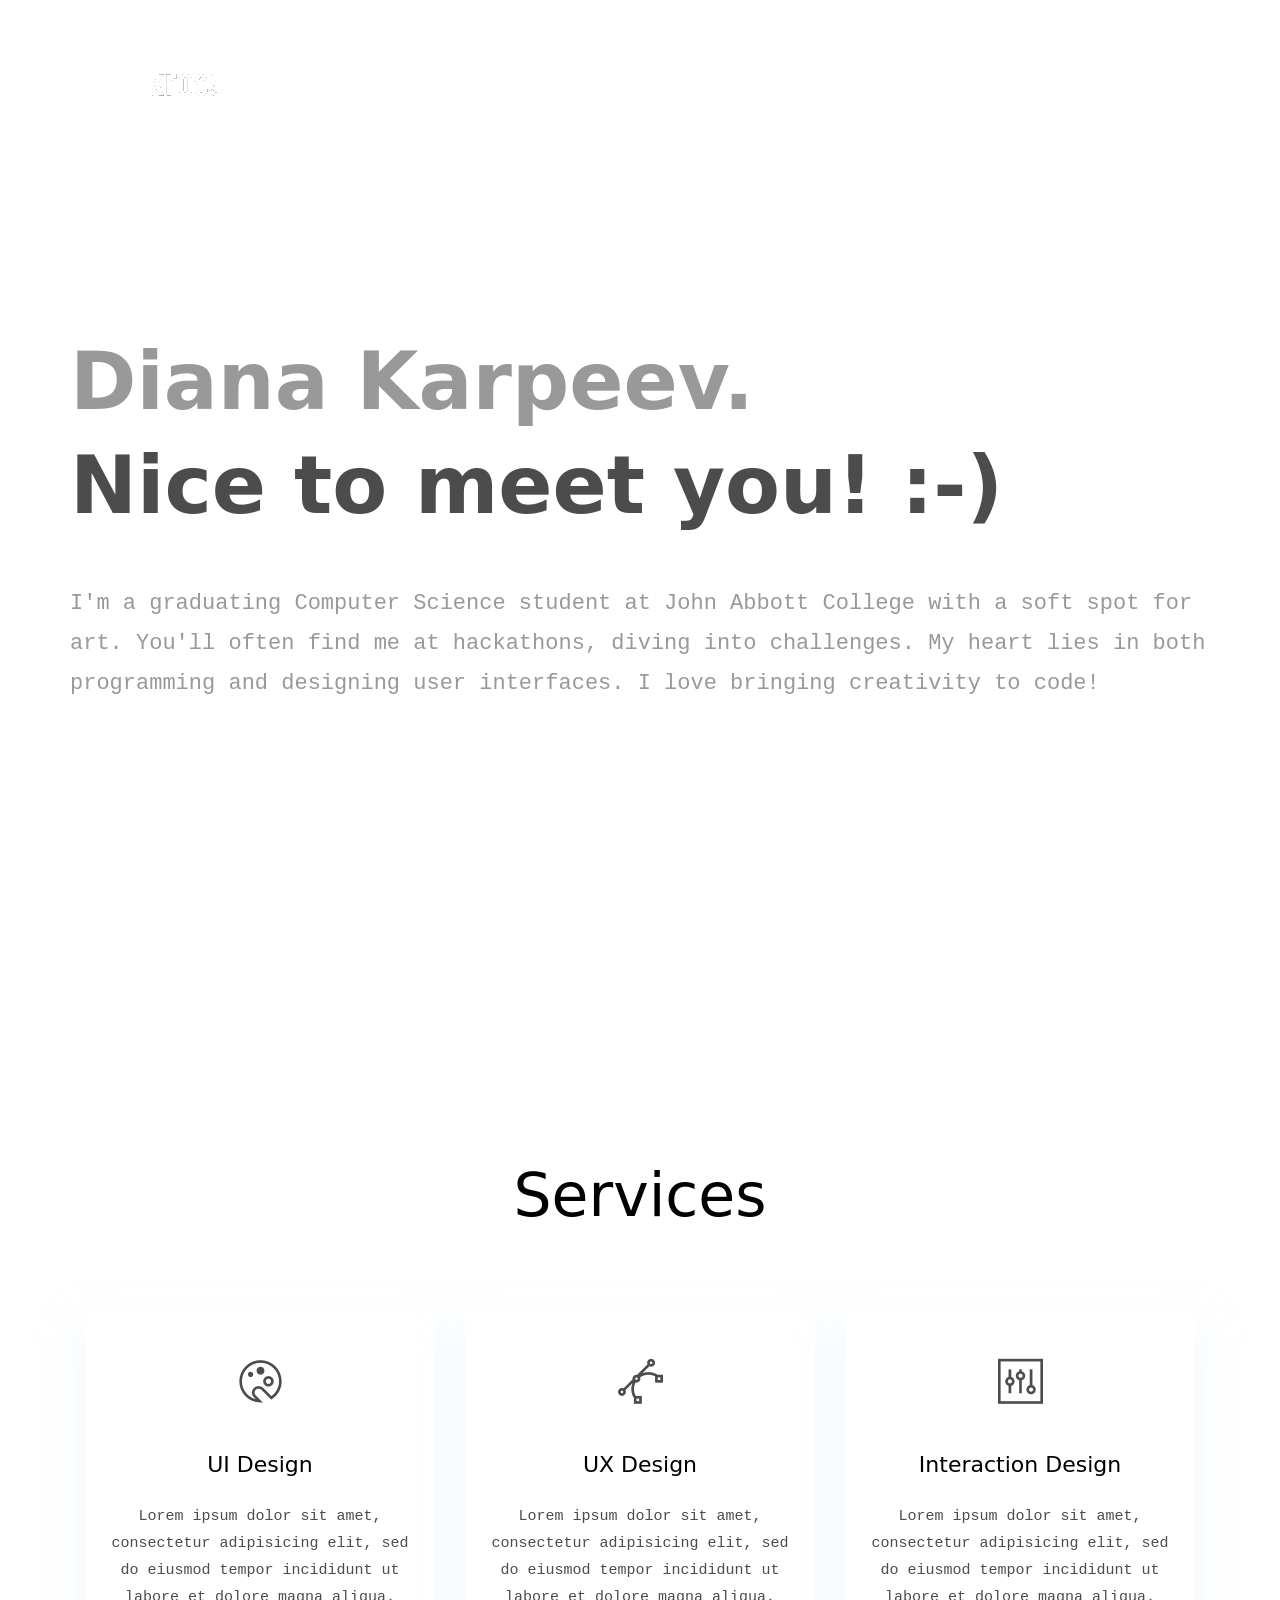
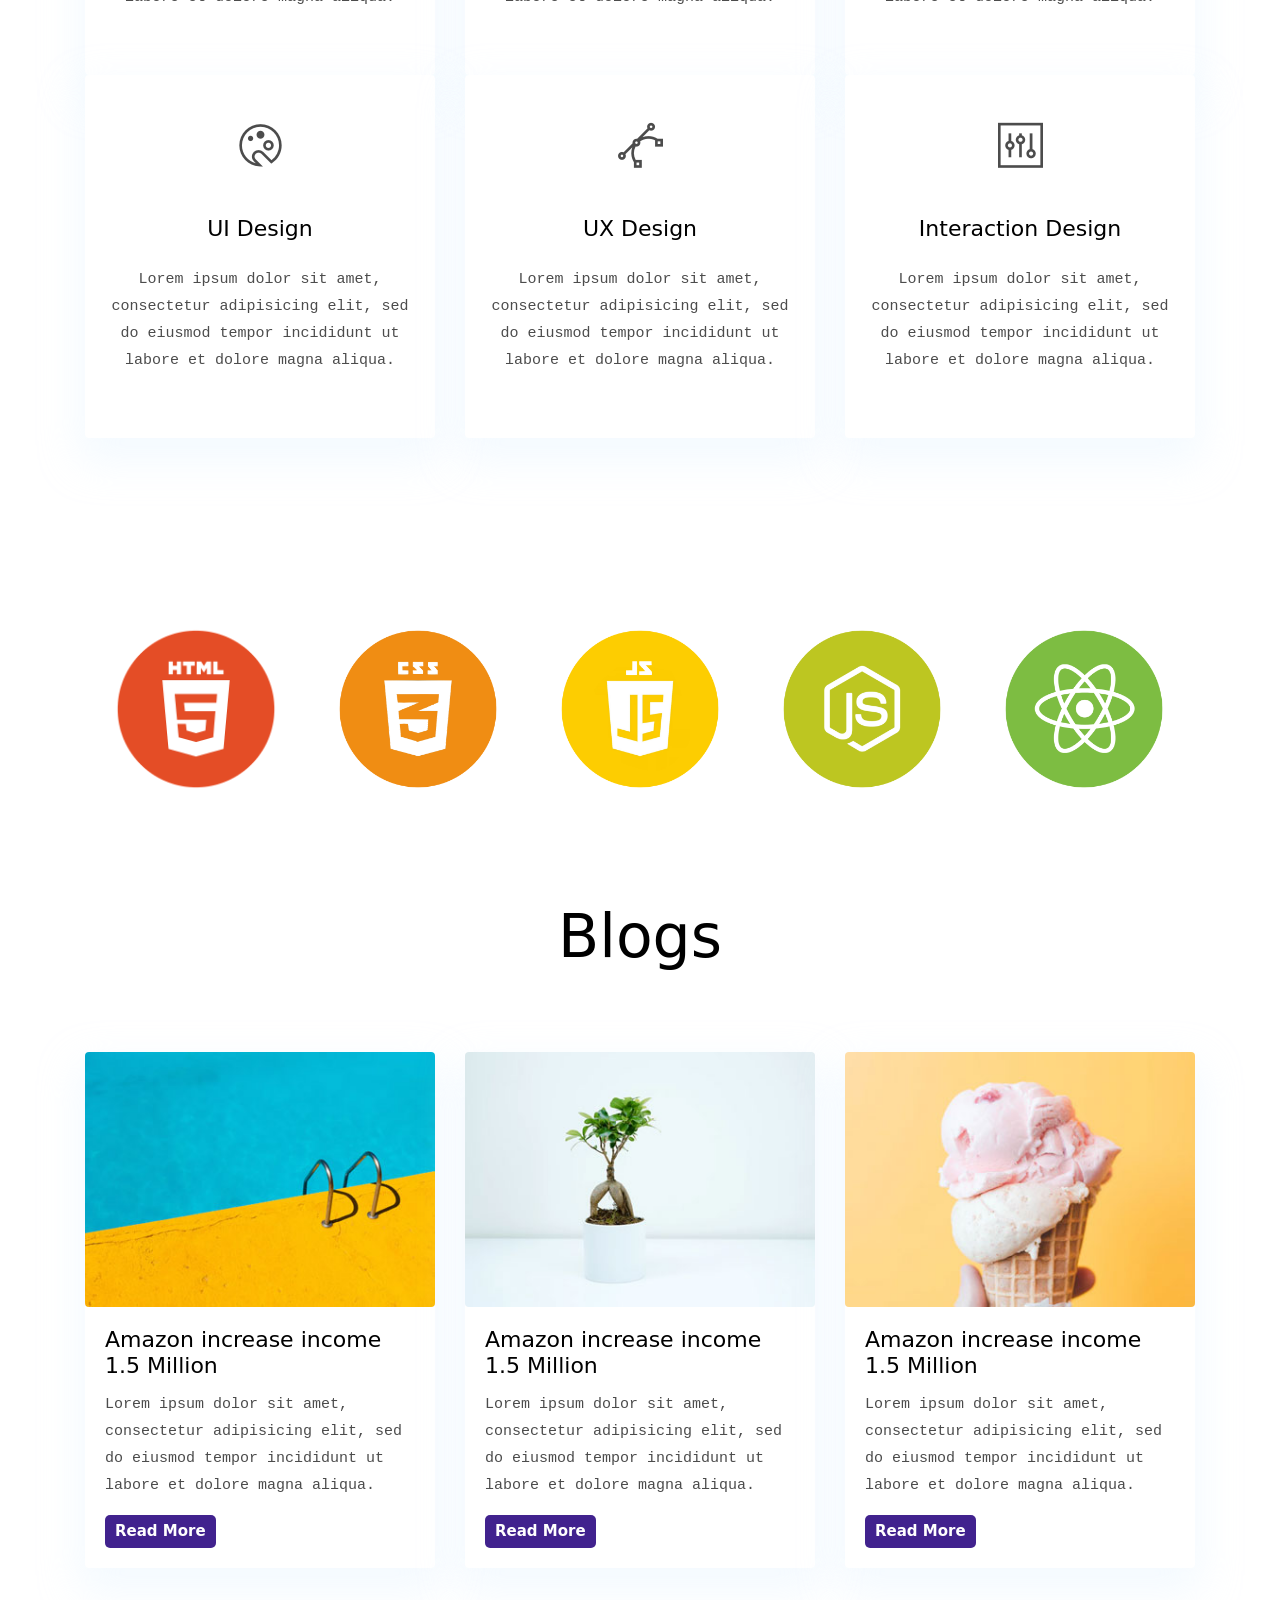
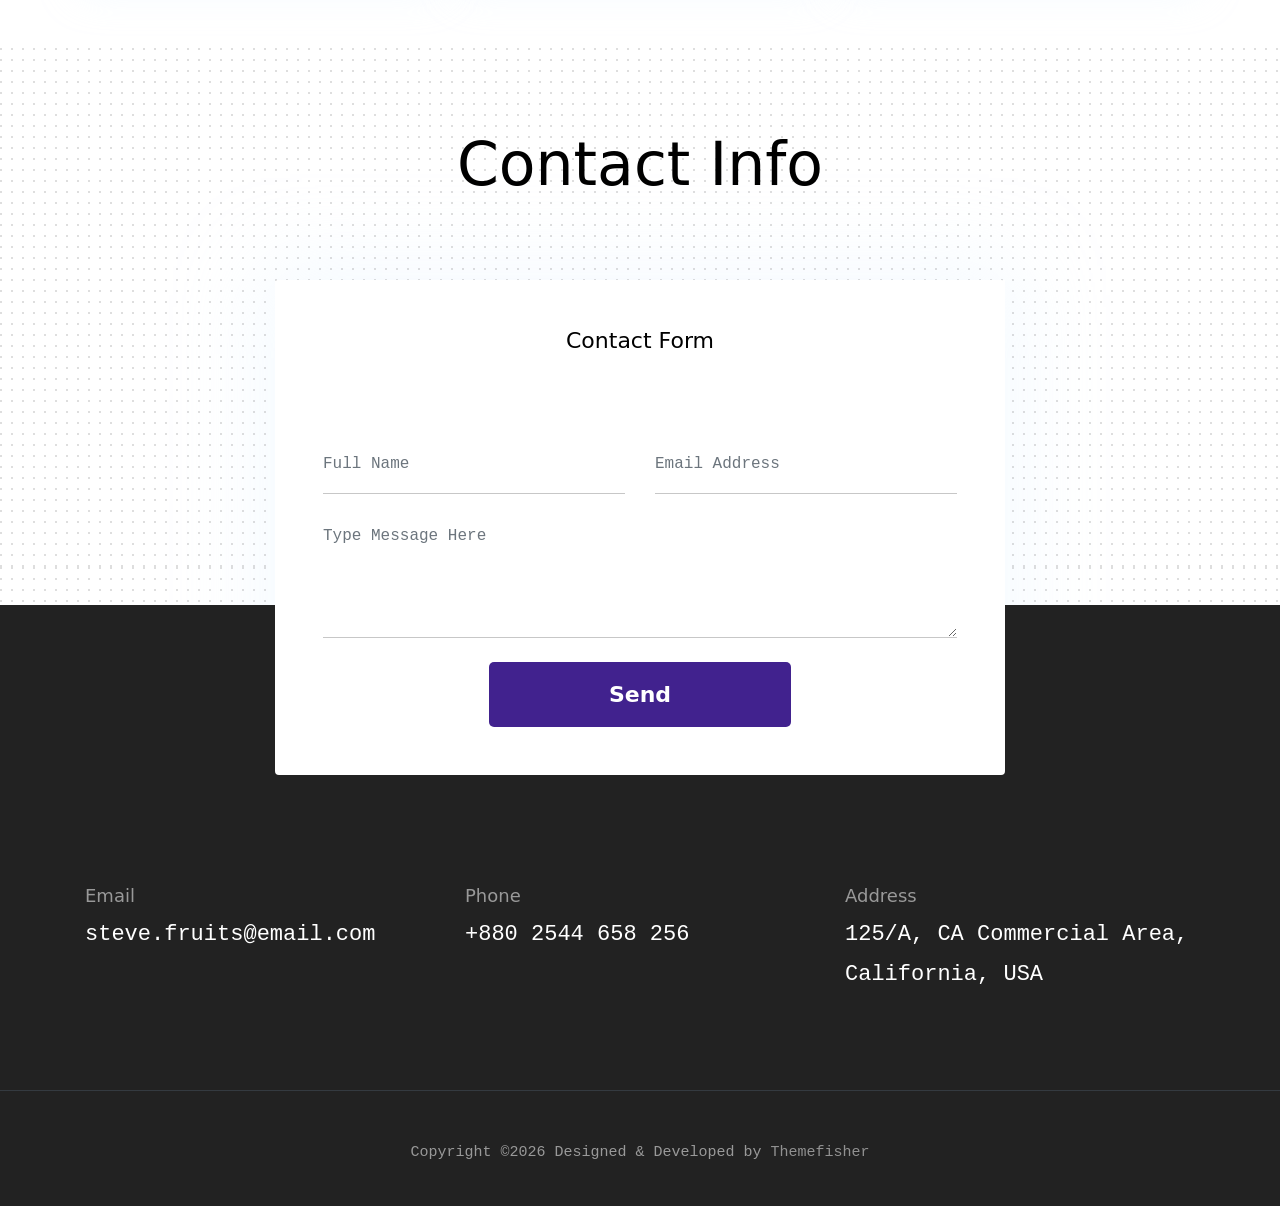
==== commit c462104f: "restore font, hero and slider images" ====
--- a/theme/index.html
+++ b/theme/index.html
@@ -75,40 +75,20 @@
 </header>
 
 <!-- hero area -->
-<section class="hero-area bg-primary" id="parallax">
+<section class="hero-area" id="parallax">
   <div class="container">
     <div class="row">
-      <div class="col-lg-11 mx-auto">
-        <h1 class="text-white font-tertiary">Hi! I’m <br> Christoher <br> UX designer</h1>
-      </div>
-    </div>
-  </div>
-  <div class="layer-bg w-100">
-    <img class="img-fluid w-100" src="images/illustrations/leaf-bg.png" alt="bg-shape">
-  </div>
-  <div class="layer" id="l2">
-    <img src="images/illustrations/dots-cyan.png" alt="bg-shape">
-  </div>
-  <div class="layer" id="l3">
-    <img src="images/illustrations/leaf-orange.png" alt="bg-shape">
-  </div>
-  <div class="layer" id="l4">
-    <img src="images/illustrations/dots-orange.png" alt="bg-shape">
-  </div>
-  <div class="layer" id="l5">
-    <img src="images/illustrations/leaf-yellow.png" alt="bg-shape">
-  </div>
-  <div class="layer" id="l6">
-    <img src="images/illustrations/leaf-cyan.png" alt="bg-shape">
-  </div>
-  <div class="layer" id="l7">
-    <img src="images/illustrations/dots-group-orange.png" alt="bg-shape">
-  </div>
-  <div class="layer" id="l8">
-    <img src="images/illustrations/leaf-pink-round.png" alt="bg-shape">
-  </div>
-  <div class="layer" id="l9">
-    <img src="images/illustrations/leaf-cyan-2.png" alt="bg-shape">
+      <div class="col-lg-15 mx-auto">
+        <h4 class="text-white font-secondary">Hi, my name is</h4>
+        <h1 class="text-light font-tertiary" style="font-weight: bold;">Diana Karpeev.</h1>
+        <h1 class="text-color font-tertiary" style="font-weight: bold; margin-bottom: 50px;">Nice to meet you! :-)</h1>
+        <p class="font-secondary paragraph-lg text-light" style="text-align: start;">
+          I'm a graduating Computer Science student at John Abbott College with a soft spot for art. 
+          You'll often find me at hackathons, diving into challenges. 
+          My heart lies in both programming and designing user interfaces. I love bringing creativity to code!
+        </p>
+      </div>
+    </div>
   </div>
   <!-- social icon -->
   <ul class="list-unstyled ml-5 mt-3 position-relative zindex-1">
@@ -121,166 +101,6 @@
 </section>
 <!-- /hero area -->
 
-<!-- about -->
-<section class="section">
-  <div class="container">
-    <div class="row">
-      <div class="col-lg-10 mx-auto text-center">
-        <p class="font-secondary paragraph-lg text-dark">Lorem ipsum dolor sit amet, consectetur adipisicing elit, sed
-          do eiusmod tempor incididunt ut labore et dolore magna aliqua. Ut enim ad minim veniam, quis nostrud
-          exercitation ullamco laboris nisi ut aliquip ex ea commodo consequat. Duis aute irure dolor in reprehenderit
-          in voluptate velit esse cillum dolore eu fugiat nulla pariatur.</p>
-        <a href="about.html" class="btn btn-transparent">know more</a>
-      </div>
-    </div>
-  </div>
-</section>
-<!-- /about -->
-
-<!-- skills -->
-<section class="section">
-  <div class="container">
-    <div class="row">
-      <div class="col-lg-12 text-center">
-        <h2 class="section-title">Skills</h2>
-      </div>
-      <div class="col-lg-3 col-sm-6 mb-4 mb-lg-0">
-        <div class="card shadow text-center">
-          <div class="position-relative rounded-top progress-wrapper" data-color="#fdb157">
-            <div class="wave" data-progress="90%"></div>
-          </div>
-          <div class="card-footer bg-white">
-            <h4 class="card-title">Web Design (90%)</h4>
-          </div>
-        </div>
-      </div>
-      <div class="col-lg-3 col-sm-6 mb-4 mb-lg-0">
-        <div class="card shadow text-center">
-          <div class="position-relative rounded-top progress-wrapper" data-color="#9473e6">
-            <div class="wave" data-progress="60%"></div>
-          </div>
-          <div class="card-footer bg-white">
-            <h4 class="card-title">Logo Design (60%)</h4>
-          </div>
-        </div>
-      </div>
-      <div class="col-lg-3 col-sm-6 mb-4 mb-lg-0">
-        <div class="card shadow text-center">
-          <div class="position-relative rounded-top progress-wrapper" data-color="#bdecf6">
-            <div class="wave" data-progress="80%"></div>
-          </div>
-          <div class="card-footer bg-white">
-            <h4 class="card-title">After Effects (80%)</h4>
-          </div>
-        </div>
-      </div>
-      <div class="col-lg-3 col-sm-6 mb-4 mb-lg-0">
-        <div class="card shadow text-center">
-          <div class="position-relative rounded-top progress-wrapper" data-color="#ffbcaa">
-            <div class="wave" data-progress="70%"></div>
-          </div>
-          <div class="card-footer bg-white">
-            <h4 class="card-title">Web App (70%)</h4>
-          </div>
-        </div>
-      </div>
-    </div>
-  </div>
-</section>
-<!-- /skills -->
-
-<!-- experience -->
-<section class="section">
-  <div class="container">
-    <div class="row justify-content-around">
-      <div class="col-lg-12 text-center">
-        <h2 class="section-title">Experience</h2>
-      </div>
-      <div class="col-lg-3 col-md-4 text-center">
-        <img src="images/experience/icon-1.png" alt="icon">
-        <p class="mb-0">Jan 2007 - Feb 2009</p>
-        <h4>Junior UX Designer</h4>
-        <h6 class="text-light">WEBEX</h6>
-      </div>
-      <div class="col-lg-3 col-md-4 text-center">
-        <img src="images/experience/icon-2.png" alt="icon">
-        <p class="mb-0">Mar 2009 - Aug 2014</p>
-        <h4>UX & UI Designer</h4>
-        <h6 class="text-light">AUGMEDIX</h6>
-      </div>
-      <div class="col-lg-3 col-md-4 text-center">
-        <img src="images/experience/icon-3.png" alt="icon">
-        <p class="mb-0">Sep 2014 - Present</p>
-        <h4>Senior UI Designer</h4>
-        <h6 class="text-light">THEMEFISHER</h6>
-      </div>
-    </div>
-  </div>
-</section>
-<!-- ./experience -->
-
-<!-- education -->
-<section class="section position-relative">
-  <div class="container">
-    <div class="row">
-      <div class="col-lg-12 text-center">
-        <h2 class="section-title">Education</h2>
-      </div>
-      <div class="col-lg-6 col-md-6 mb-80">
-        <div class="d-flex">
-          <div class="mr-lg-5 mr-3">
-            <i class="ti-medall icon icon-light icon-bg bg-white shadow rounded-circle d-block"></i>
-          </div>
-          <div>
-            <p class="text-dark mb-1">2006</p>
-            <h4>Marters in UX Design</h4>
-            <p class="mb-0 text-light">Masassusets Institute of Technology</p>
-          </div>
-        </div>
-      </div>
-      <div class="col-lg-6 col-md-6 mb-80">
-        <div class="d-flex">
-          <div class="mr-lg-5 mr-3">
-            <i class="ti-medall icon icon-light icon-bg bg-white shadow rounded-circle d-block"></i>
-          </div>
-          <div>
-            <p class="text-dark mb-1">2004</p>
-            <h4>Honours in Fine Arts</h4>
-            <p class="mb-0 text-light">Harvard University</p>
-          </div>
-        </div>
-      </div>
-      <div class="col-lg-6 col-md-6 mb-80">
-        <div class="d-flex">
-          <div class="mr-lg-5 mr-3">
-            <i class="ti-medall icon icon-light icon-bg bg-white shadow rounded-circle d-block"></i>
-          </div>
-          <div>
-            <p class="text-dark mb-1">2000</p>
-            <h4>Higher Secondary Certificat</h4>
-            <p class="mb-0 text-light">Cardiff School</p>
-          </div>
-        </div>
-      </div>
-      <div class="col-lg-6 col-md-6 mb-80">
-        <div class="d-flex">
-          <div class="mr-lg-5 mr-3">
-            <i class="ti-medall icon icon-light icon-bg bg-white shadow rounded-circle d-block"></i>
-          </div>
-          <div>
-            <p class="text-dark mb-1">1998</p>
-            <h4>Secondary School Certificate</h4>
-            <p class="mb-0 text-light">Cardiff School</p>
-          </div>
-        </div>
-      </div>
-    </div>
-  </div>
-  <!-- bg image -->
-  <img class="img-fluid edu-bg-image w-100" src="images/backgrounds/education-bg.png" alt="bg-image">
-</section>
-<!-- /education -->
-
 <!-- services -->
 <section class="section">
   <div class="container">
@@ -299,7 +119,7 @@
         </div>
       </div>
       <div class="col-md-4 mb-4 mb-md-0">
-        <div class="card active-bg-primary hover-shadow shadow">
+        <div class="card hover-shadow shadow">
           <div class="card-body text-center px-4 py-5">
             <i class="ti-vector icon mb-5 d-inline-block"></i>
             <h4 class="mb-4">UX Design</h4>
@@ -318,160 +138,71 @@
           </div>
         </div>
       </div>
+      <div class="col-md-4 mb-4 mb-md-0">
+        <div class="card hover-shadow shadow">
+          <div class="card-body text-center px-4 py-5">
+            <i class="ti-palette icon mb-5 d-inline-block"></i>
+            <h4 class="mb-4">UI Design</h4>
+            <p>Lorem ipsum dolor sit amet, consectetur adipisicing elit, sed do eiusmod tempor incididunt ut labore et
+              dolore magna aliqua.</p>
+          </div>
+        </div>
+      </div>
+      <div class="col-md-4 mb-4 mb-md-0">
+        <div class="card hover-shadow shadow">
+          <div class="card-body text-center px-4 py-5">
+            <i class="ti-vector icon mb-5 d-inline-block"></i>
+            <h4 class="mb-4">UX Design</h4>
+            <p>Lorem ipsum dolor sit amet, consectetur adipisicing elit, sed do eiusmod tempor incididunt ut labore et
+              dolore magna aliqua.</p>
+          </div>
+        </div>
+      </div>
+      <div class="col-md-4 mb-4 mb-md-0">
+        <div class="card hover-shadow shadow">
+          <div class="card-body text-center px-4 py-5">
+            <i class="ti-panel icon mb-5 d-inline-block"></i>
+            <h4 class="mb-4">Interaction Design</h4>
+            <p>Lorem ipsum dolor sit amet, consectetur adipisicing elit, sed do eiusmod tempor incididunt ut labore et
+              dolore magna aliqua.</p>
+          </div>
+        </div>
+      </div>
     </div>
   </div>
 </section>
 <!-- /services -->
-
-<!-- portfolio -->
-<section class="section">
-  <div class="container">
-    <div class="row">
-      <div class="col-12 text-center">
-        <h2 class="section-title">Portfolio</h2>
-      </div>
-    </div>
-    <div class="row shuffle-wrapper">
-      <div class="col-lg-4 col-6 mb-4 shuffle-item">
-        <div class="position-relative rounded hover-wrapper">
-          <img src="images/portfolio/item-1.png" alt="portfolio-image" class="img-fluid rounded w-100">
-          <div class="hover-overlay">
-            <div class="hover-content">
-              <a class="btn btn-light btn-sm" href="#!">view project</a>
-            </div>
-          </div>
-        </div>
-      </div>
-      <div class="col-lg-4 col-6 mb-4 shuffle-item">
-        <div class="position-relative rounded hover-wrapper">
-          <img src="images/portfolio/item-2.png" alt="portfolio-image" class="img-fluid rounded w-100">
-          <div class="hover-overlay">
-            <div class="hover-content">
-              <a class="btn btn-light btn-sm" href="#!">view project</a>
-            </div>
-          </div>
-        </div>
-      </div>
-      <div class="col-lg-4 col-6 mb-4 shuffle-item">
-        <div class="position-relative rounded hover-wrapper">
-          <img src="images/portfolio/item-3.png" alt="portfolio-image" class="img-fluid rounded w-100">
-          <div class="hover-overlay">
-            <div class="hover-content">
-              <a class="btn btn-light btn-sm" href="#!">view project</a>
-            </div>
-          </div>
-        </div>
-      </div>
-      <div class="col-lg-4 col-6 mb-4 shuffle-item">
-        <div class="position-relative rounded hover-wrapper">
-          <img src="images/portfolio/item-4.png" alt="portfolio-image" class="img-fluid rounded w-100">
-          <div class="hover-overlay">
-            <div class="hover-content">
-              <a class="btn btn-light btn-sm" href="#!">view project</a>
-            </div>
-          </div>
-        </div>
-      </div>
-      <div class="col-lg-4 col-6 mb-4 shuffle-item">
-        <div class="position-relative rounded hover-wrapper">
-          <img src="images/portfolio/item-5.png" alt="portfolio-image" class="img-fluid rounded w-100">
-          <div class="hover-overlay">
-            <div class="hover-content">
-              <a class="btn btn-light btn-sm" href="#!">view project</a>
-            </div>
-          </div>
-        </div>
-      </div>
-    </div>
-  </div>
-</section>
-<!-- /portfolio -->
-
-<!-- testimonial -->
-<section class="section bg-primary position-relative testimonial-bg-shapes">
-  <div class="container">
-    <div class="row">
-      <div class="col-12 text-center">
-        <h2 class="section-title text-white mb-5">Testimonials</h2>
-      </div>
-      <div class="col-lg-10 mx-auto testimonial-slider">
-        <!-- slider-item -->
-        <div class="text-center testimonial-content">
-          <i class="ti-quote-right text-white icon mb-4 d-inline-block"></i>
-          <p class="text-white mb-4">Lorem ipsum dolor sit amet, consectetur adipisicing elit, sed do eiusmod tempor
-            incididunt ut labore et dolore magna aliqua. Ut enim ad minim veniam, <strong>quis nostrud exercitation
-              ullamco laboris nisi ut aliquip ex ea commodo consequat.</strong> Duis aute irure dolor in reprehenderit
-            in voluptate velit esse cillum dolore eu fugiat nulla pariatur.</p>
-          <img class="img-fluid rounded-circle mb-4 d-inline-block" src="images/testimonial/client-1.png"
-            alt="client-image">
-          <h4 class="text-white">Jesica Gomez</h4>
-          <h6 class="text-light mb-4">CEO, Funder</h6>
-        </div>
-        <!-- slider-item -->
-        <div class="text-center testimonial-content">
-          <i class="ti-quote-right text-white icon mb-4 d-inline-block"></i>
-          <p class="text-white mb-4">Lorem ipsum dolor sit amet, consectetur adipisicing elit, sed do eiusmod tempor
-            incididunt ut labore et dolore magna aliqua. Ut enim ad minim veniam, <strong>quis nostrud exercitation
-              ullamco
-              laboris nisi ut aliquip ex ea commodo consequat.</strong> Duis aute irure dolor in reprehenderit in
-            voluptate velit
-            esse cillum dolore eu fugiat nulla pariatur.</p>
-          <img class="img-fluid rounded-circle mb-4 d-inline-block" src="images/testimonial/client-1.png"
-            alt="client-image">
-          <h4 class="text-white">Jesica Gomez</h4>
-          <h6 class="text-light mb-4">CEO, Funder</h6>
-        </div>
-        <!-- slider-item -->
-        <div class="text-center testimonial-content">
-          <i class="ti-quote-right text-white icon mb-4 d-inline-block"></i>
-          <p class="text-white mb-4">Lorem ipsum dolor sit amet, consectetur adipisicing elit, sed do eiusmod tempor
-            incididunt ut labore et dolore magna aliqua. Ut enim ad minim veniam, <strong>quis nostrud exercitation
-              ullamco
-              laboris nisi ut aliquip ex ea commodo consequat.</strong> Duis aute irure dolor in reprehenderit in
-            voluptate velit
-            esse cillum dolore eu fugiat nulla pariatur.</p>
-          <img class="img-fluid rounded-circle mb-4 d-inline-block" src="images/testimonial/client-1.png"
-            alt="client-image">
-          <h4 class="text-white">Jesica Gomez</h4>
-          <h6 class="text-light mb-4">CEO, Funder</h6>
-        </div>
-      </div>
-    </div>
-  </div>
-  <!-- bg shapes -->
-  <img src="images/backgrounds/map.png" alt="map" class="img-fluid bg-map">
-  <img src="images/illustrations/dots-group-v.png" alt="bg-shape" class="img-fluid bg-shape-1">
-  <img src="images/illustrations/leaf-orange.png" alt="bg-shape" class="img-fluid bg-shape-2">
-  <img src="images/illustrations/dots-group-sm.png" alt="bg-shape" class="img-fluid bg-shape-3">
-  <img src="images/illustrations/leaf-pink-round.png" alt="bg-shape" class="img-fluid bg-shape-4">
-  <img src="images/illustrations/leaf-cyan.png" alt="bg-shape" class="img-fluid bg-shape-5">
-</section>
-<!-- /testimonial -->
 
 <!-- client logo slider -->
 <section class="section pb-0">
   <div class="container">
     <div class="client-logo-slider d-flex align-items-center">
       <a href="contact.html" class="text-center d-block outline-0 p-4"><img class="d-unset img-fluid"
-          src="images/clients-logo/client-logo-1.png" alt="client-logo"></a>
-      <a href="contact.html" class="text-center d-block outline-0 p-4"><img class="d-unset img-fluid"
-          src="images/clients-logo/client-logo-2.png" alt="client-logo"></a>
-      <a href="contact.html" class="text-center d-block outline-0 p-4"><img class="d-unset img-fluid"
-          src="images/clients-logo/client-logo-3.png" alt="client-logo"></a>
-      <a href="contact.html" class="text-center d-block outline-0 p-4"><img class="d-unset img-fluid"
-          src="images/clients-logo/client-logo-4.png" alt="client-logo"></a>
-      <a href="contact.html" class="text-center d-block outline-0 p-4"><img class="d-unset img-fluid"
-          src="images/clients-logo/client-logo-5.png" alt="client-logo"></a>
-      <a href="contact.html" class="text-center d-block outline-0 p-4"><img class="d-unset img-fluid"
-          src="images/clients-logo/client-logo-1.png" alt="client-logo"></a>
-      <a href="contact.html" class="text-center d-block outline-0 p-4"><img class="d-unset img-fluid"
-          src="images/clients-logo/client-logo-2.png" alt="client-logo"></a>
-      <a href="contact.html" class="text-center d-block outline-0 p-4"><img class="d-unset img-fluid"
-          src="images/clients-logo/client-logo-3.png" alt="client-logo"></a>
-      <a href="contact.html" class="text-center d-block outline-0 p-4"><img class="d-unset img-fluid"
-          src="images/clients-logo/client-logo-4.png" alt="client-logo"></a>
-      <a href="contact.html" class="text-center d-block outline-0 p-4"><img class="d-unset img-fluid"
-          src="images/clients-logo/client-logo-5.png" alt="client-logo"></a>
+          src="images/clients-logo/html.webp" alt="client-logo"></a>
+      <a href="contact.html" class="text-center d-block outline-0 p-4"><img class="d-unset img-fluid"
+          src="images/clients-logo/css.png" alt="client-logo"></a>
+      <a href="contact.html" class="text-center d-block outline-0 p-4"><img class="d-unset img-fluid"
+          src="images/clients-logo/javascript.png" alt="client-logo"></a>
+      <a href="contact.html" class="text-center d-block outline-0 p-4"><img class="d-unset img-fluid"
+          src="images/clients-logo/node-js.png" alt="client-logo"></a>
+      <a href="contact.html" class="text-center d-block outline-0 p-4"><img class="d-unset img-fluid"
+          src="images/clients-logo/react.png" alt="client-logo"></a>
+      <a href="contact.html" class="text-center d-block outline-0 p-4"><img class="d-unset img-fluid"
+          src="images/clients-logo/kotlin.png" alt="client-logo"></a>
+      <a href="contact.html" class="text-center d-block outline-0 p-4"><img class="d-unset img-fluid"
+          src="images/clients-logo/jetpack-compose.png" alt="client-logo"></a>
+      <a href="contact.html" class="text-center d-block outline-0 p-4"><img class="d-unset img-fluid"
+          src="images/clients-logo/python.png" alt="client-logo"></a>
+      <a href="contact.html" class="text-center d-block outline-0 p-4"><img class="d-unset img-fluid"
+          src="images/clients-logo/sql.png" alt="client-logo"></a>
+      <a href="contact.html" class="text-center d-block outline-0 p-4"><img class="d-unset img-fluid"
+          src="images/clients-logo/git.png" alt="client-logo"></a>
+      <a href="contact.html" class="text-center d-block outline-0 p-4"><img class="d-unset img-fluid"
+          src="images/clients-logo/net-core.png" alt="client-logo"></a>
+      <a href="contact.html" class="text-center d-block outline-0 p-4"><img class="d-unset img-fluid"
+          src="images/clients-logo/csharp.png" alt="client-logo"></a>
+      <a href="contact.html" class="text-center d-block outline-0 p-4"><img class="d-unset img-fluid"
+          src="images/clients-logo/java.png" alt="client-logo"></a>
     </div>
   </div>
 </section>
--- a/theme/css/style.css
+++ b/theme/css/style.css
@@ -6,10 +6,28 @@
  */
 
 /*  typography */
-@import url("https://fonts.googleapis.com/css?family=Playfair+Display:700|Roboto:400");
+
+:root {
+  --dark-purple: #140D1A;
+  --purple: #1E102F;
+  --light-navy: #144158;
+  --dull-bue: #3B6B78;
+  --blue: #629498;
+  --slate: #8892b0;
+  --light-slate: #a8b2d1;
+  --lightest-slate: #ccd6f6;
+  --navy-shadow: rgba(2, 12, 27, 0.7);
+  --white: #e6f1ff;
+
+  
+  --font-sans: 'Calibre', 'Inter', 'San Francisco', 'SF Pro Text', -apple-system, system-ui,
+  sans-serif;
+  --font-mono: 'SF Mono', 'Fira Code', 'Fira Mono', 'Roboto Mono', monospace;
+}
+
 body {
   line-height: 1.2;
-  font-family: "Roboto", sans-serif;
+  font-family: var(--font-mono);
   -webkit-font-smoothing: antialiased;
   font-size: 15px;
   color: #4c4c4c;
@@ -20,7 +38,7 @@
   color: #4c4c4c;
   font-size: 15px;
   line-height: 1.8;
-  font-family: "Roboto", sans-serif;
+  font-family: var(--font-mono);
 }
 p-lg, .paragraph-lg {
   font-size: 22px;
@@ -28,7 +46,7 @@
 
 h1, h2, h3, h4, h5, h6 {
   color: #000;
-  font-family: "Playfair Display", serif;
+  font-family: var(--font-sans);
   line-height: 1.2;
 }
 
@@ -69,7 +87,7 @@
 /* Button style */
 .btn {
   font-size: 22px;
-  font-family: "Playfair Display", serif;
+  font-family: var(--font-sans);
   text-transform: capitalize;
   padding: 16px 44px;
   border-radius: 5px;
@@ -195,7 +213,7 @@
 }
 .section-title {
   margin-bottom: 80px;
-  font-family: "Playfair Display", serif;
+  font-family: var(--font-sans);
 }
 
 .bg-cover {
@@ -304,11 +322,11 @@
 }
 
 .font-secondary {
-  font-family: "Playfair Display", serif !important;
+  font-family: var(--font-mono) !important;
 }
 
 .font-tertiary {
-  font-family: "Playfair Display", serif !important;
+  font-family: var(--font-sans) !important;
 }
 
 .shadow {
@@ -412,7 +430,7 @@
 }
 
 .navbar .nav-item .nav-link {
-  font-family: "Playfair Display", serif;
+  font-family: var(--font-sans);
   text-transform: uppercase;
   padding: 15px;
 }
@@ -713,7 +731,7 @@
   margin-bottom: 20px;
 }
 .content strong {
-  font-family: "Playfair Display", serif;
+  font-family: var(--font-sans);
   font-size: 22px;
   font-weight: normal;
   color: #000;
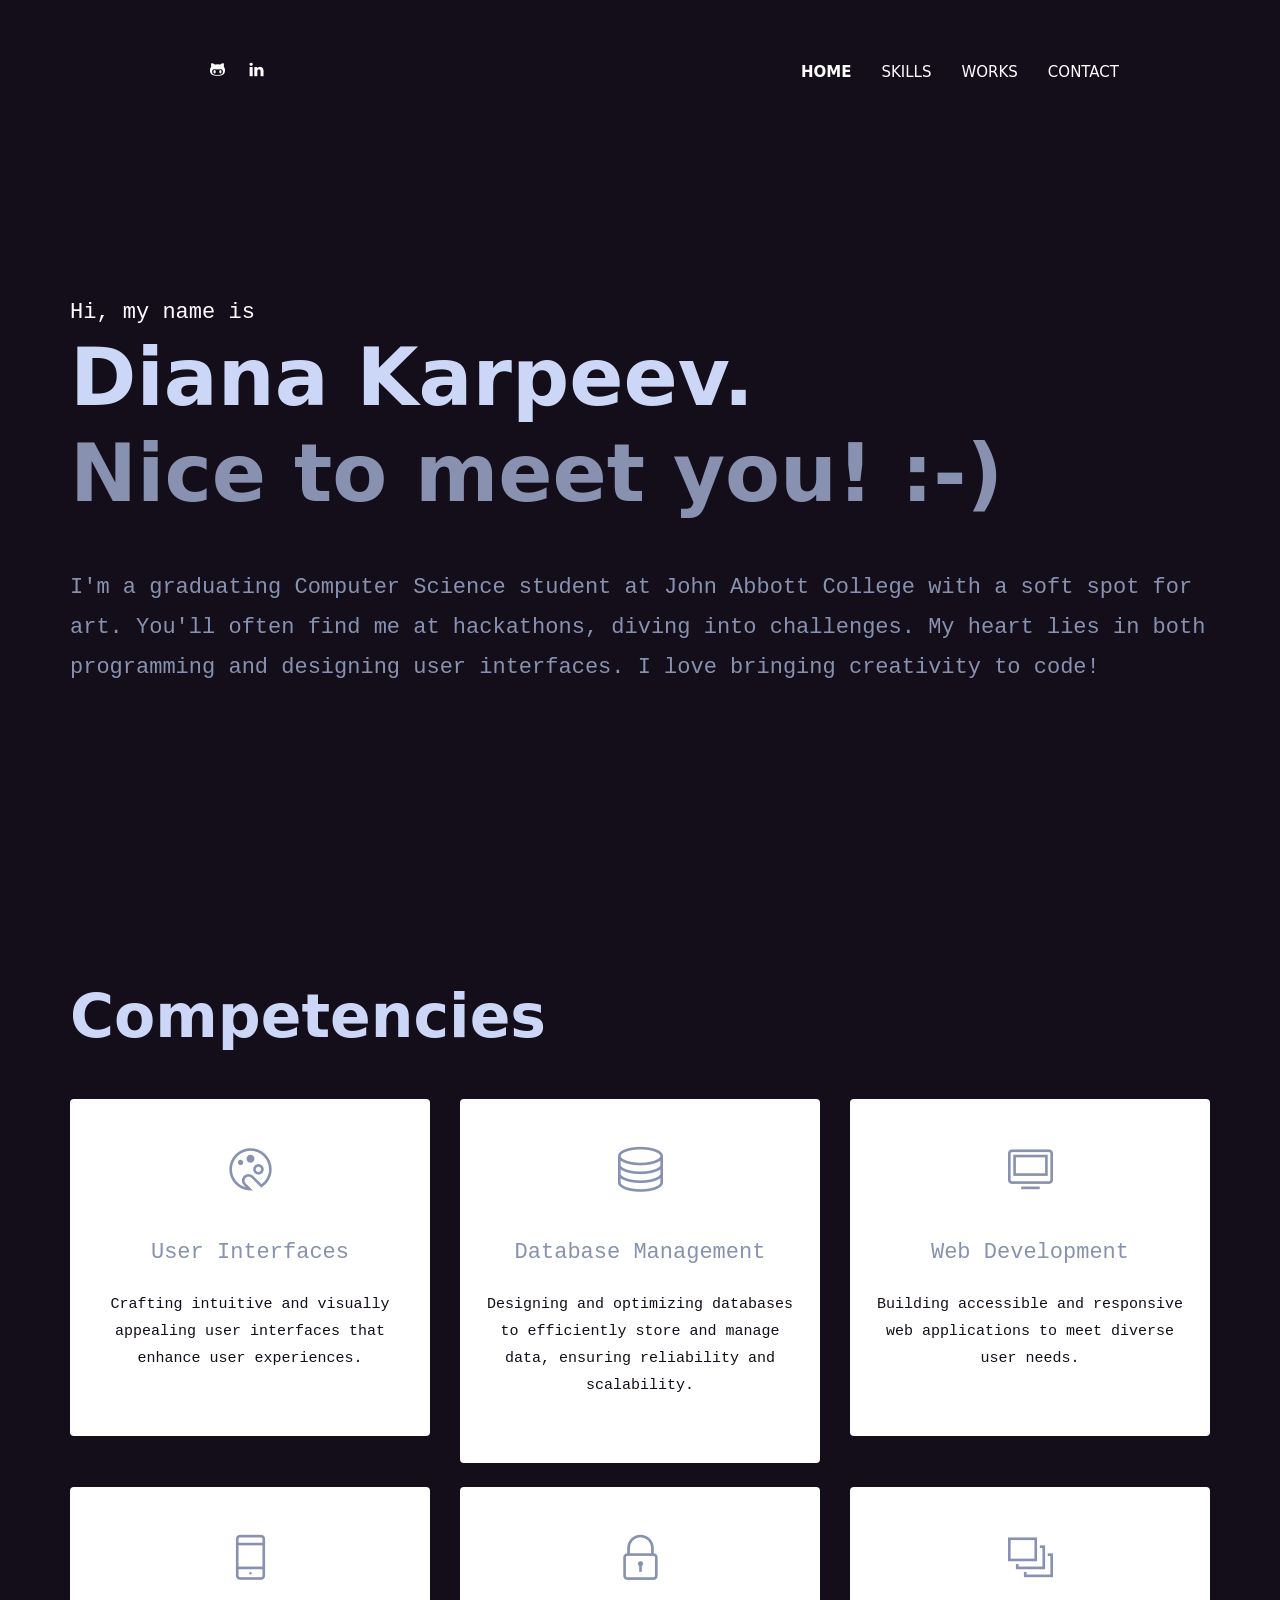
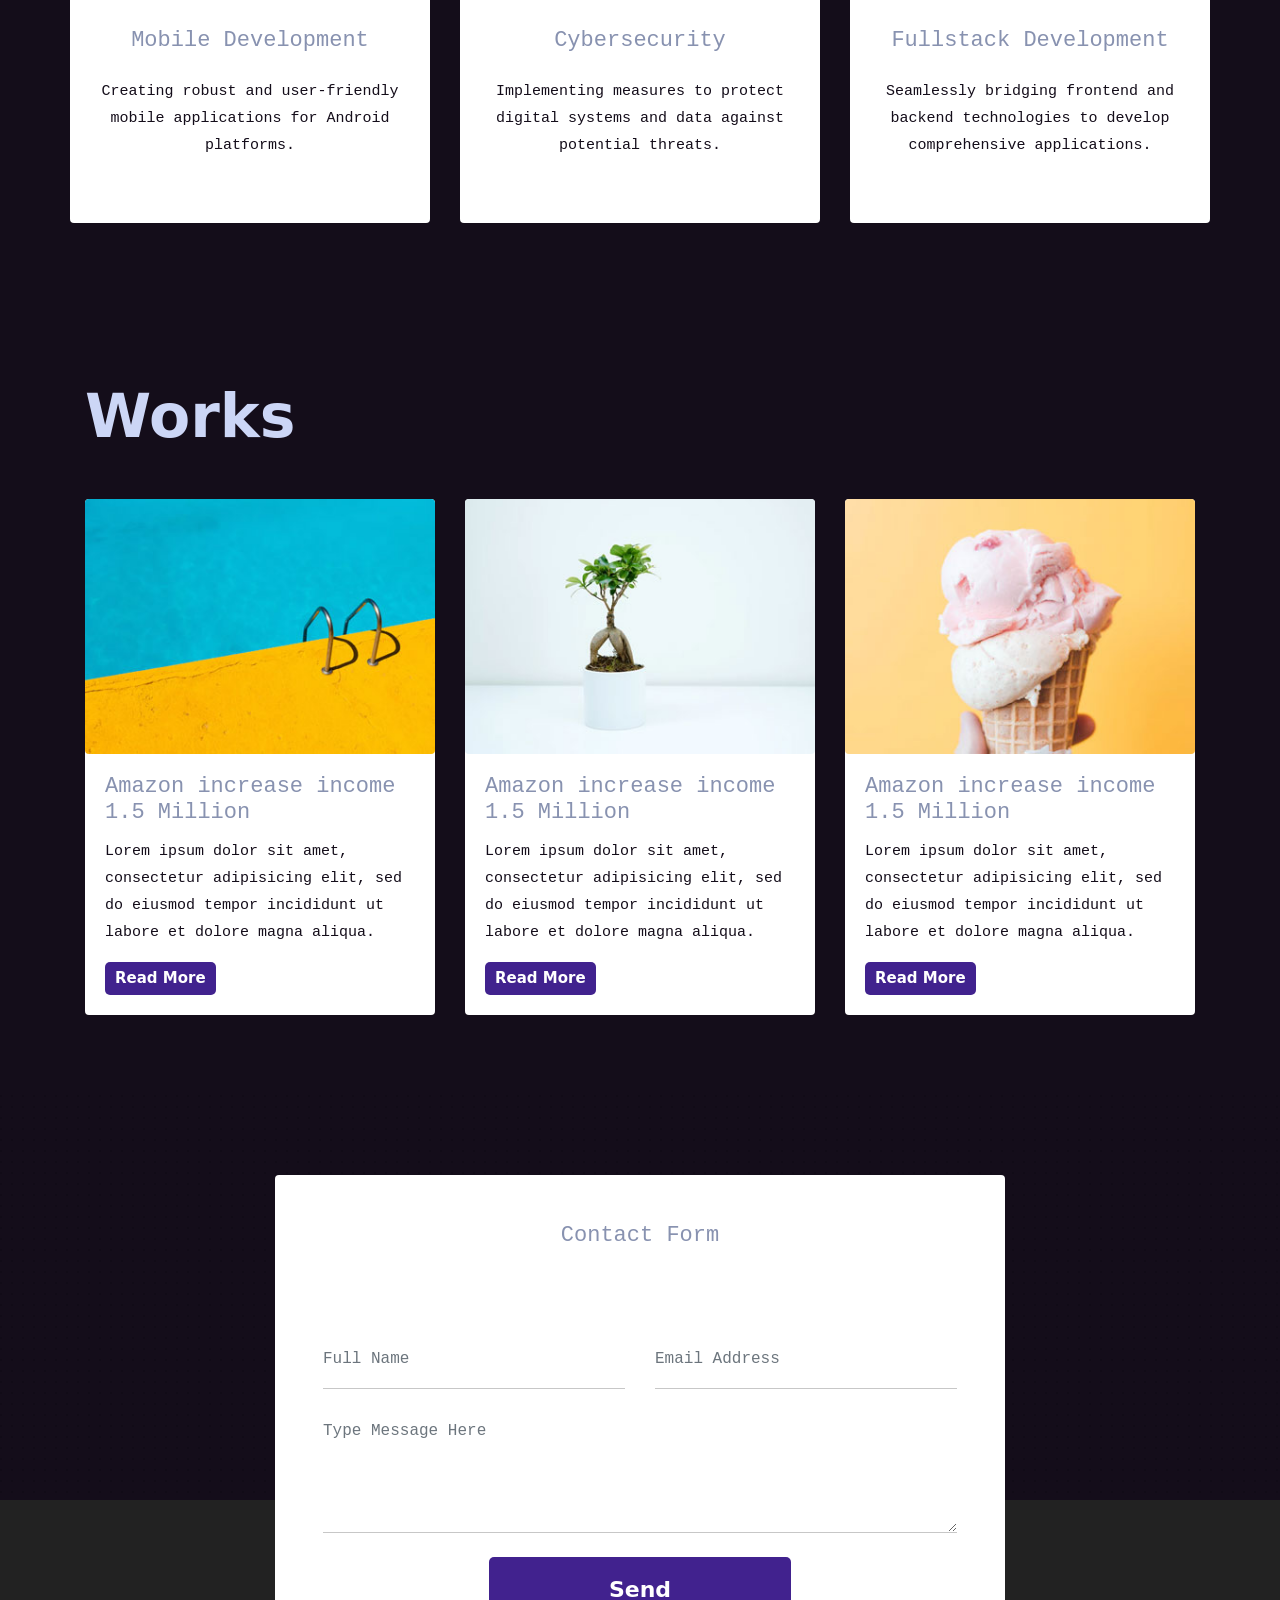
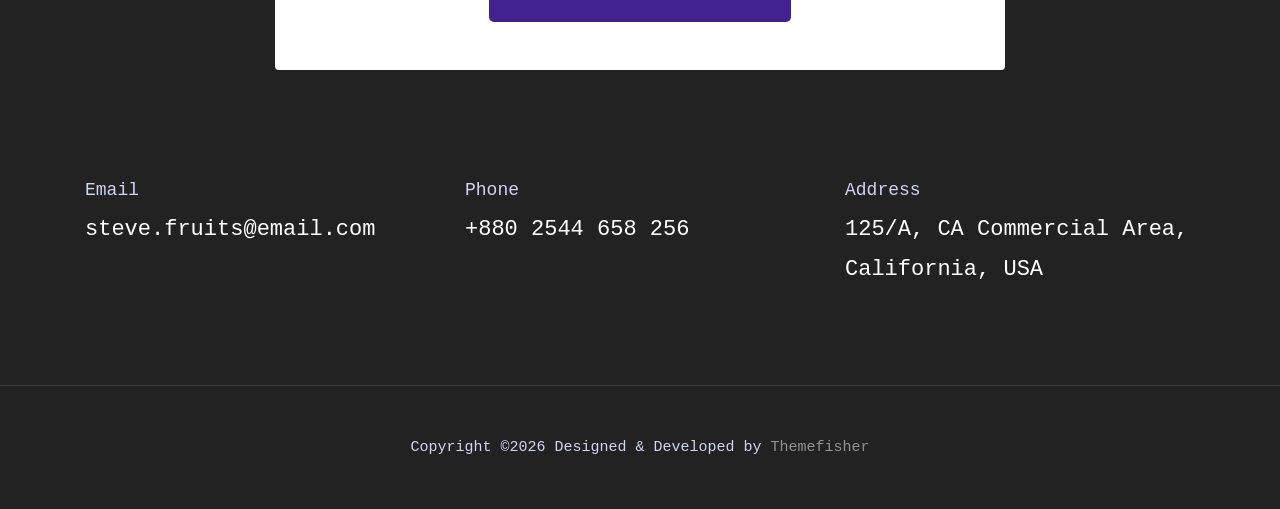
==== commit a18900f4: "modify competencies" ====
--- a/theme/index.html
+++ b/theme/index.html
@@ -46,7 +46,11 @@
 
 <header class="navigation fixed-top">
   <nav class="navbar navbar-expand-lg navbar-dark">
-    <a class="navbar-brand font-tertiary h3" href="index.html"><img src="images/logo.png" alt="Myself"></a>
+    <ul class="d-flex justify-content-between">
+      <li class="mr-4"></li><a class="text-white" href="https://github.com/dianakarpeev"><i class="ti-github"></i></a></li>
+      <li class="ml-4"><a class="text-white" href="https://www.linkedin.com/in/diana-karpeev/"><i class="ti-linkedin"></i></a></li>
+    </ul>
+    
     <button class="navbar-toggler" type="button" data-toggle="collapse" data-target="#navigation"
       aria-controls="navigation" aria-expanded="false" aria-label="Toggle navigation">
       <span class="navbar-toggler-icon"></span>
@@ -58,13 +62,10 @@
           <a class="nav-link" href="index.html">Home</a>
         </li>
         <li class="nav-item">
-          <a class="nav-link" href="about.html">about</a>
+          <a class="nav-link" href="portfolio.html">Skills</a>
         </li>
         <li class="nav-item">
-          <a class="nav-link" href="blog.html">Blog</a>
-        </li>
-        <li class="nav-item">
-          <a class="nav-link" href="portfolio.html">Portfolio</a>
+          <a class="nav-link" href="index.html">Works</a>
         </li>
         <li class="nav-item">
           <a class="nav-link" href="contact.html">Contact</a>
@@ -80,9 +81,9 @@
     <div class="row">
       <div class="col-lg-15 mx-auto">
         <h4 class="text-white font-secondary">Hi, my name is</h4>
-        <h1 class="text-light font-tertiary" style="font-weight: bold;">Diana Karpeev.</h1>
+        <h1 class="text-light font-tertiary">Diana Karpeev.</h1>
         <h1 class="text-color font-tertiary" style="font-weight: bold; margin-bottom: 50px;">Nice to meet you! :-)</h1>
-        <p class="font-secondary paragraph-lg text-light" style="text-align: start;">
+        <p class="font-secondary paragraph-lg text-dark" style="text-align: start;">
           I'm a graduating Computer Science student at John Abbott College with a soft spot for art. 
           You'll often find me at hackathons, diving into challenges. 
           My heart lies in both programming and designing user interfaces. I love bringing creativity to code!
@@ -90,81 +91,71 @@
       </div>
     </div>
   </div>
-  <!-- social icon -->
-  <ul class="list-unstyled ml-5 mt-3 position-relative zindex-1">
-    <li class="mb-3"><a class="text-white" href="https://themefisher.com/"><i class="ti-facebook"></i></a></li>
-    <li class="mb-3"><a class="text-white" href="https://themefisher.com/"><i class="ti-instagram"></i></a></li>
-    <li class="mb-3"><a class="text-white" href="https://themefisher.com/"><i class="ti-dribbble"></i></a></li>
-    <li class="mb-3"><a class="text-white" href="https://themefisher.com/"><i class="ti-twitter"></i></a></li>
-  </ul>
-  <!-- /social icon -->
 </section>
 <!-- /hero area -->
 
 <!-- services -->
-<section class="section">
-  <div class="container">
-    <div class="row">
-      <div class="col-12 text-center">
-        <h2 class="section-title">Services</h2>
-      </div>
-      <div class="col-md-4 mb-4 mb-md-0">
-        <div class="card hover-shadow shadow">
-          <div class="card-body text-center px-4 py-5">
-            <i class="ti-palette icon mb-5 d-inline-block"></i>
-            <h4 class="mb-4">UI Design</h4>
-            <p>Lorem ipsum dolor sit amet, consectetur adipisicing elit, sed do eiusmod tempor incididunt ut labore et
-              dolore magna aliqua.</p>
-          </div>
-        </div>
-      </div>
-      <div class="col-md-4 mb-4 mb-md-0">
-        <div class="card hover-shadow shadow">
-          <div class="card-body text-center px-4 py-5">
-            <i class="ti-vector icon mb-5 d-inline-block"></i>
-            <h4 class="mb-4">UX Design</h4>
-            <p>Lorem ipsum dolor sit amet, consectetur adipisicing elit, sed do eiusmod tempor incididunt ut labore et
-              dolore magna aliqua.</p>
-          </div>
-        </div>
-      </div>
-      <div class="col-md-4 mb-4 mb-md-0">
-        <div class="card hover-shadow shadow">
-          <div class="card-body text-center px-4 py-5">
-            <i class="ti-panel icon mb-5 d-inline-block"></i>
-            <h4 class="mb-4">Interaction Design</h4>
-            <p>Lorem ipsum dolor sit amet, consectetur adipisicing elit, sed do eiusmod tempor incididunt ut labore et
-              dolore magna aliqua.</p>
-          </div>
-        </div>
-      </div>
-      <div class="col-md-4 mb-4 mb-md-0">
-        <div class="card hover-shadow shadow">
-          <div class="card-body text-center px-4 py-5">
-            <i class="ti-palette icon mb-5 d-inline-block"></i>
-            <h4 class="mb-4">UI Design</h4>
-            <p>Lorem ipsum dolor sit amet, consectetur adipisicing elit, sed do eiusmod tempor incididunt ut labore et
-              dolore magna aliqua.</p>
-          </div>
-        </div>
-      </div>
-      <div class="col-md-4 mb-4 mb-md-0">
-        <div class="card hover-shadow shadow">
-          <div class="card-body text-center px-4 py-5">
-            <i class="ti-vector icon mb-5 d-inline-block"></i>
-            <h4 class="mb-4">UX Design</h4>
-            <p>Lorem ipsum dolor sit amet, consectetur adipisicing elit, sed do eiusmod tempor incididunt ut labore et
-              dolore magna aliqua.</p>
-          </div>
-        </div>
-      </div>
-      <div class="col-md-4 mb-4 mb-md-0">
-        <div class="card hover-shadow shadow">
-          <div class="card-body text-center px-4 py-5">
-            <i class="ti-panel icon mb-5 d-inline-block"></i>
-            <h4 class="mb-4">Interaction Design</h4>
-            <p>Lorem ipsum dolor sit amet, consectetur adipisicing elit, sed do eiusmod tempor incididunt ut labore et
-              dolore magna aliqua.</p>
+<section class="section" id="competencies-section">
+  <div class="container">
+    <div class="row">
+      <div>
+        <h2 class="section-title">Competencies</h2>
+      </div>
+      <div class="row mb-4">
+        <div class="col-md-4 mb-4 mb-md-0">
+          <div class="card hover-shadow shadow">
+            <div class="card-body text-center px-4 py-5">
+              <i class="ti-palette icon mb-5 d-inline-block"></i>
+              <h4 class="mb-4">User Interfaces</h4>
+              <p>Crafting intuitive and visually appealing user interfaces that enhance user experiences.</p>
+            </div>
+          </div>
+        </div>
+        <div class="col-md-4 mb-4 mb-md-0">
+          <div class="card hover-shadow shadow">
+            <div class="card-body text-center px-4 py-5">
+              <i class="ti-server icon mb-5 d-inline-block"></i>
+              <h4 class="mb-4">Database Management</h4>
+              <p>Designing and optimizing databases to efficiently store and manage data, ensuring reliability and scalability.</p>
+            </div>
+          </div>
+        </div>
+        <div class="col-md-4 mb-4 mb-md-0">
+          <div class="card hover-shadow shadow">
+            <div class="card-body text-center px-4 py-5">
+              <i class="ti-desktop icon mb-5 d-inline-block"></i>
+              <h4 class="mb-4">Web Development</h4>
+              <p>Building accessible and responsive web applications to meet diverse user needs.</p>
+            </div>
+          </div>
+        </div>
+      </div>
+      <div class="row">
+        <div class="col-md-4 mb-4 mb-md-0">
+          <div class="card hover-shadow shadow">
+            <div class="card-body text-center px-4 py-5">
+              <i class="ti-mobile icon mb-5 d-inline-block"></i>
+              <h4 class="mb-4">Mobile Development</h4>
+              <p>Creating robust and user-friendly mobile applications for Android platforms.</p>
+            </div>
+          </div>
+        </div>
+        <div class="col-md-4 mb-4 mb-md-0">
+          <div class="card hover-shadow shadow">
+            <div class="card-body text-center px-4 py-5">
+              <i class="ti-lock icon mb-5 d-inline-block"></i>
+              <h4 class="mb-4">Cybersecurity</h4>
+              <p>Implementing measures to protect digital systems and data against potential threats.</p>
+            </div>
+          </div>
+        </div>
+        <div class="col-md-4 mb-4 mb-md-0">
+          <div class="card hover-shadow shadow">
+            <div class="card-body text-center px-4 py-5">
+              <i class="ti-layers-alt icon mb-5 d-inline-block"></i>
+              <h4 class="mb-4">Fullstack Development</h4>
+              <p>Seamlessly bridging frontend and backend technologies to develop comprehensive applications.</p>
+            </div>
           </div>
         </div>
       </div>
@@ -172,48 +163,13 @@
   </div>
 </section>
 <!-- /services -->
-
-<!-- client logo slider -->
-<section class="section pb-0">
-  <div class="container">
-    <div class="client-logo-slider d-flex align-items-center">
-      <a href="contact.html" class="text-center d-block outline-0 p-4"><img class="d-unset img-fluid"
-          src="images/clients-logo/html.webp" alt="client-logo"></a>
-      <a href="contact.html" class="text-center d-block outline-0 p-4"><img class="d-unset img-fluid"
-          src="images/clients-logo/css.png" alt="client-logo"></a>
-      <a href="contact.html" class="text-center d-block outline-0 p-4"><img class="d-unset img-fluid"
-          src="images/clients-logo/javascript.png" alt="client-logo"></a>
-      <a href="contact.html" class="text-center d-block outline-0 p-4"><img class="d-unset img-fluid"
-          src="images/clients-logo/node-js.png" alt="client-logo"></a>
-      <a href="contact.html" class="text-center d-block outline-0 p-4"><img class="d-unset img-fluid"
-          src="images/clients-logo/react.png" alt="client-logo"></a>
-      <a href="contact.html" class="text-center d-block outline-0 p-4"><img class="d-unset img-fluid"
-          src="images/clients-logo/kotlin.png" alt="client-logo"></a>
-      <a href="contact.html" class="text-center d-block outline-0 p-4"><img class="d-unset img-fluid"
-          src="images/clients-logo/jetpack-compose.png" alt="client-logo"></a>
-      <a href="contact.html" class="text-center d-block outline-0 p-4"><img class="d-unset img-fluid"
-          src="images/clients-logo/python.png" alt="client-logo"></a>
-      <a href="contact.html" class="text-center d-block outline-0 p-4"><img class="d-unset img-fluid"
-          src="images/clients-logo/sql.png" alt="client-logo"></a>
-      <a href="contact.html" class="text-center d-block outline-0 p-4"><img class="d-unset img-fluid"
-          src="images/clients-logo/git.png" alt="client-logo"></a>
-      <a href="contact.html" class="text-center d-block outline-0 p-4"><img class="d-unset img-fluid"
-          src="images/clients-logo/net-core.png" alt="client-logo"></a>
-      <a href="contact.html" class="text-center d-block outline-0 p-4"><img class="d-unset img-fluid"
-          src="images/clients-logo/csharp.png" alt="client-logo"></a>
-      <a href="contact.html" class="text-center d-block outline-0 p-4"><img class="d-unset img-fluid"
-          src="images/clients-logo/java.png" alt="client-logo"></a>
-    </div>
-  </div>
-</section>
-<!-- /client logo slider -->
 
 <!-- blog -->
 <section class="section">
   <div class="container">
     <div class="row">
       <div class="col-12 text-center">
-        <h2 class="section-title">Blogs</h2>
+        <h2 class="section-title">Works</h2>
       </div>
       <div class="col-lg-4 col-sm-6 mb-4 mb-lg-0">
         <article class="card shadow">
@@ -263,9 +219,6 @@
 <section class="section section-on-footer" data-background="images/backgrounds/bg-dots.png">
   <div class="container">
     <div class="row">
-      <div class="col-12 text-center">
-        <h2 class="section-title">Contact Info</h2>
-      </div>
       <div class="col-lg-8 mx-auto">
         <div class="bg-white rounded text-center p-5 shadow-down">
           <h4 class="mb-80">Contact Form</h4>
--- a/theme/css/style.css
+++ b/theme/css/style.css
@@ -30,12 +30,12 @@
   font-family: var(--font-mono);
   -webkit-font-smoothing: antialiased;
   font-size: 15px;
-  color: #4c4c4c;
+  color: var(--slate);
 }
 
 p, .paragraph {
   font-weight: 400;
-  color: #4c4c4c;
+  color: var(--dark-purple);
   font-size: 15px;
   line-height: 1.8;
   font-family: var(--font-mono);
@@ -44,10 +44,16 @@
   font-size: 22px;
 }
 
-h1, h2, h3, h4, h5, h6 {
-  color: #000;
+h1, h2, h3 {
+  color: var(--lightest-slate);
   font-family: var(--font-sans);
-  line-height: 1.2;
+  line-height: 1.1;
+  text-align: start;
+  font-weight: bold;
+}
+
+.section-title {
+  position: relative;
 }
 
 h1, .h1 {
@@ -138,7 +144,7 @@
 }
 
 body {
-  background-color: #fff;
+  background-color: var(--dark-purple);
   overflow-x: hidden;
 }
 
@@ -212,7 +218,7 @@
   padding-bottom: 80px;
 }
 .section-title {
-  margin-bottom: 80px;
+  margin-bottom: 50px;
   font-family: var(--font-sans);
 }
 
@@ -258,15 +264,19 @@
 }
 
 .text-color {
-  color: #4c4c4c;
+  color: var(--slate);
 }
 
 .text-dark {
-  color: #000 !important;
+  color: var(--slate) !important;
 }
 
 .text-light {
-  color: #999999 !important;
+  color: var(--lightest-slate) !important;
+}
+
+.text-white {
+  color: var(--white)
 }
 
 .mb-10 {
@@ -330,7 +340,7 @@
 }
 
 .shadow {
-  box-shadow: 0px 18px 39.1px 6.9px rgba(224, 241, 255, 0.34) !important;
+  box-shadow: none !important;
 }
 
 .bg-dark {
@@ -414,7 +424,7 @@
   transition: 0.3s ease;
 }
 .navigation.nav-bg {
-  background-color: #41228e;
+  background-color: transparent;
   padding: 15px 100px;
 }
 @media (max-width: 991px) {
@@ -425,7 +435,7 @@
 @media (max-width: 991px) {
   .navigation {
     padding: 20px;
-    background: #41228e;
+    background: transparent;
   }
 }
 
@@ -597,7 +607,7 @@
   transition: 0.2s ease;
 }
 .hover-shadow:hover {
-  box-shadow: 0px 18px 40px 8px rgba(224, 241, 255, 0.54) !important;
+  box-shadow: none !important;
 }
 
 /* /service */
@@ -698,7 +708,7 @@
 .shadow-down::before {
   position: absolute;
   content: "";
-  box-shadow: 0px 0px 80.75px 14.25px rgba(224, 241, 255, 0.34);
+  box-shadow: none;
   height: 100%;
   width: 100%;
   left: 0;
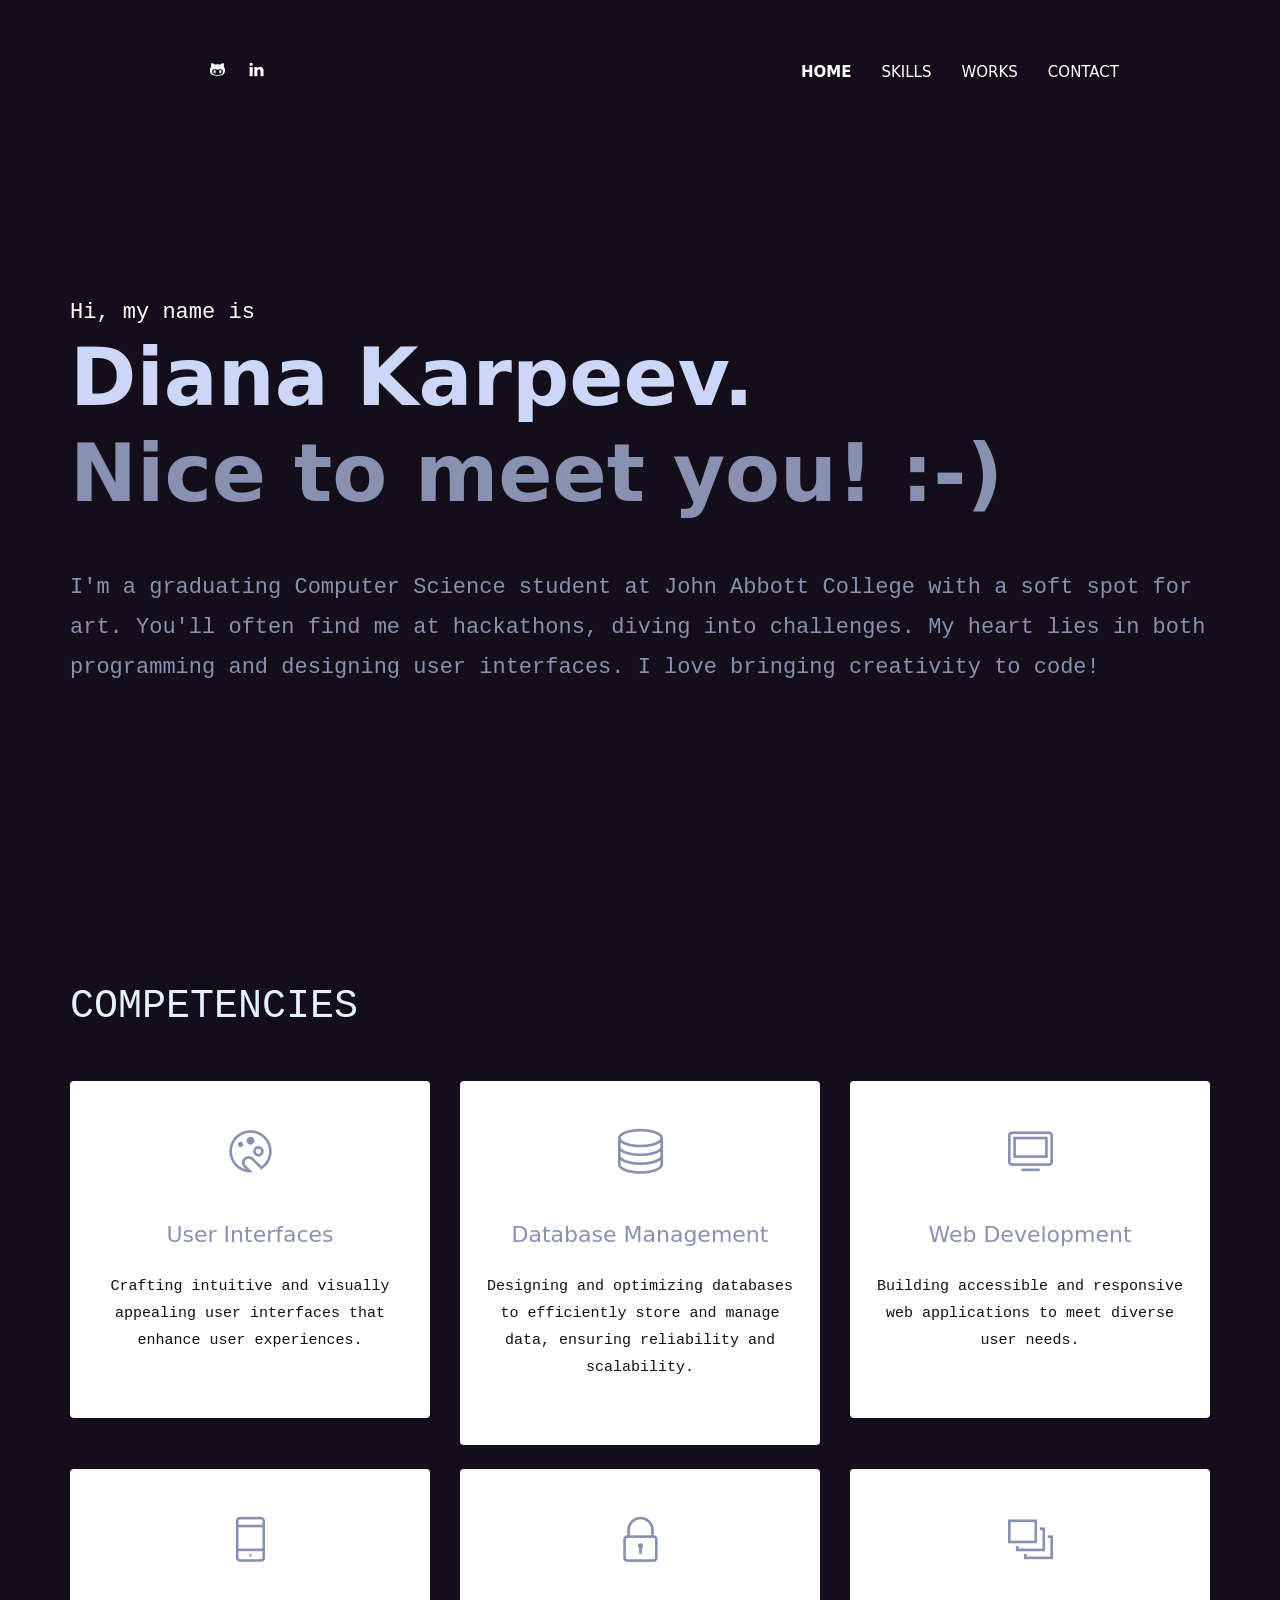
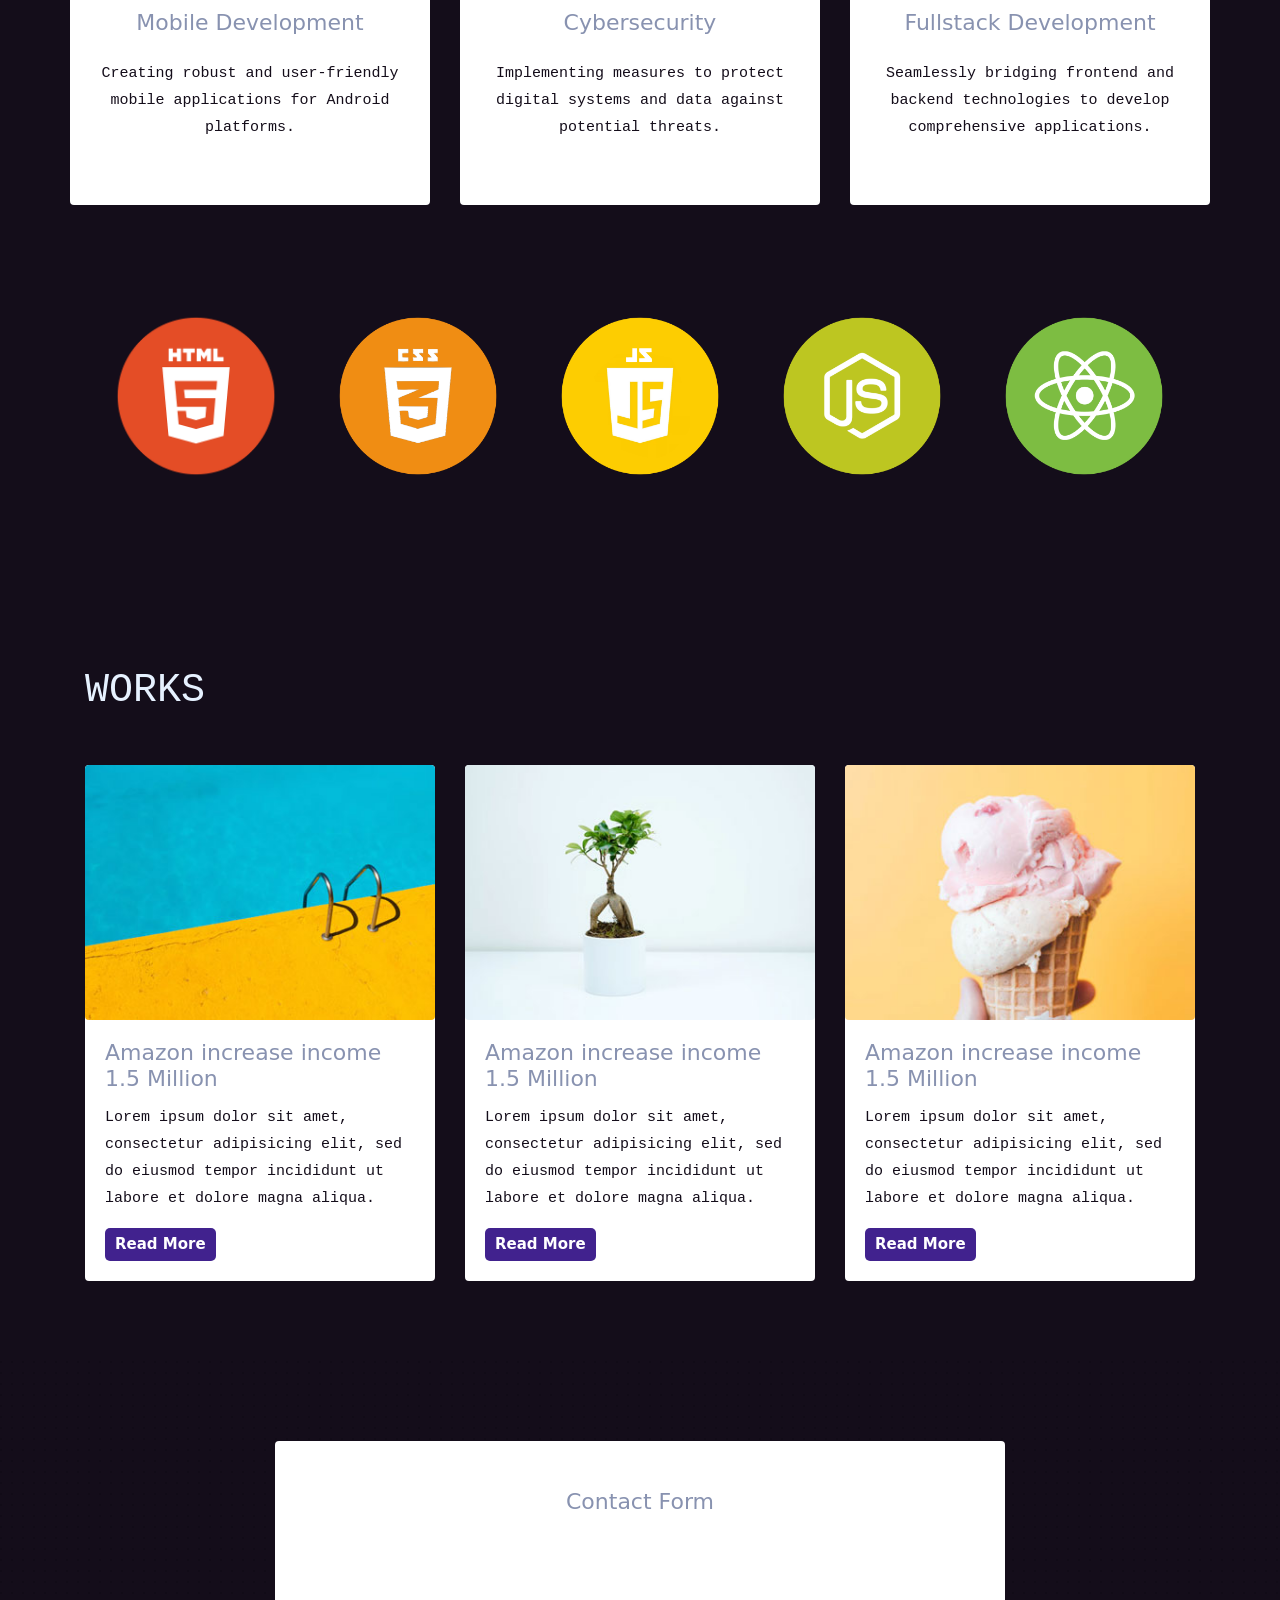
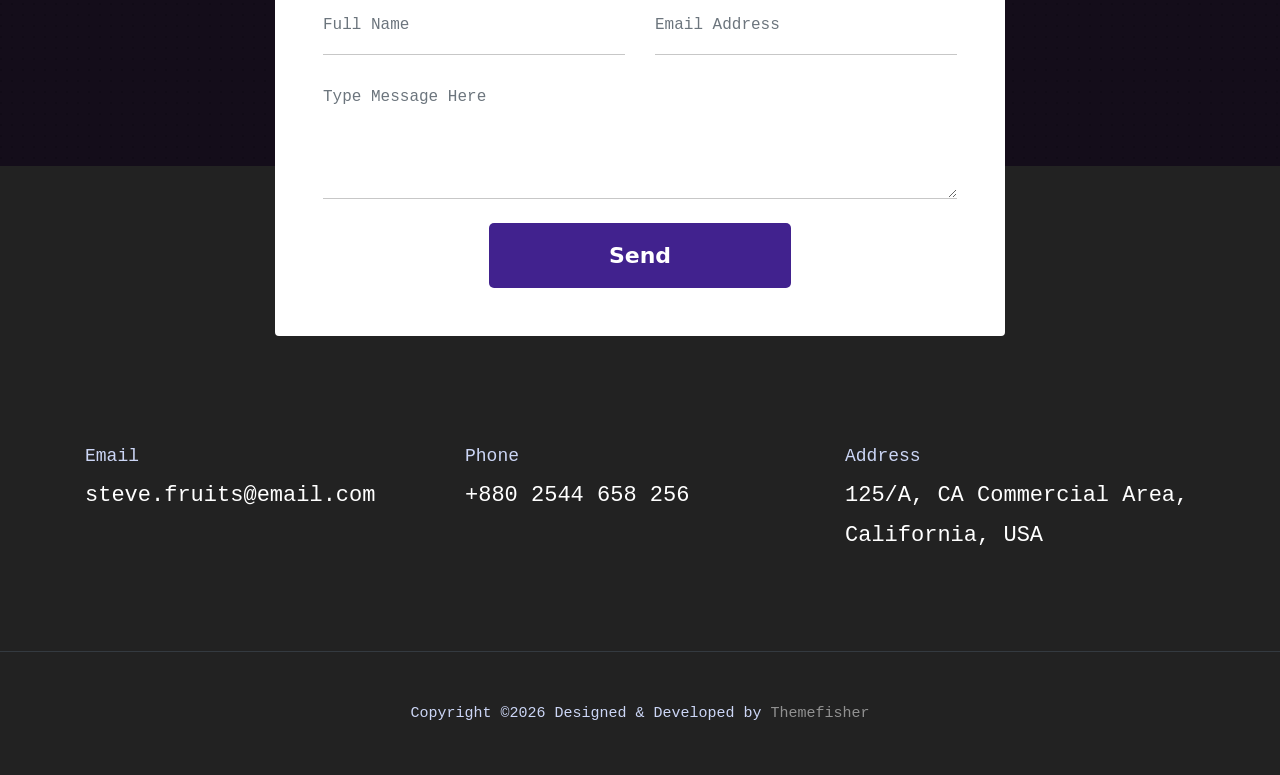
==== commit 51cf7df9: "re-add technologies logos slider" ====
--- a/theme/index.html
+++ b/theme/index.html
@@ -99,7 +99,7 @@
   <div class="container">
     <div class="row">
       <div>
-        <h2 class="section-title">Competencies</h2>
+        <h3 class="section-title">COMPETENCIES</h3>
       </div>
       <div class="row mb-4">
         <div class="col-md-4 mb-4 mb-md-0">
@@ -161,6 +161,40 @@
       </div>
     </div>
   </div>
+  <!-- client logo slider -->
+  <section class="section pb-0">
+    <div class="container">
+      <div class="client-logo-slider d-flex align-items-center">
+        <a href="contact.html" class="text-center d-block outline-0 p-4"><img class="d-unset img-fluid"
+            src="images/clients-logo/html.webp" alt="client-logo"></a>
+        <a href="contact.html" class="text-center d-block outline-0 p-4"><img class="d-unset img-fluid"
+            src="images/clients-logo/css.png" alt="client-logo"></a>
+        <a href="contact.html" class="text-center d-block outline-0 p-4"><img class="d-unset img-fluid"
+            src="images/clients-logo/javascript.png" alt="client-logo"></a>
+        <a href="contact.html" class="text-center d-block outline-0 p-4"><img class="d-unset img-fluid"
+            src="images/clients-logo/node-js.png" alt="client-logo"></a>
+        <a href="contact.html" class="text-center d-block outline-0 p-4"><img class="d-unset img-fluid"
+            src="images/clients-logo/react.png" alt="client-logo"></a>
+        <a href="contact.html" class="text-center d-block outline-0 p-4"><img class="d-unset img-fluid"
+            src="images/clients-logo/kotlin.png" alt="client-logo"></a>
+        <a href="contact.html" class="text-center d-block outline-0 p-4"><img class="d-unset img-fluid"
+            src="images/clients-logo/jetpack-compose.png" alt="client-logo"></a>
+        <a href="contact.html" class="text-center d-block outline-0 p-4"><img class="d-unset img-fluid"
+            src="images/clients-logo/python.png" alt="client-logo"></a>
+        <a href="contact.html" class="text-center d-block outline-0 p-4"><img class="d-unset img-fluid"
+            src="images/clients-logo/sql.png" alt="client-logo"></a>
+        <a href="contact.html" class="text-center d-block outline-0 p-4"><img class="d-unset img-fluid"
+            src="images/clients-logo/git.png" alt="client-logo"></a>
+        <a href="contact.html" class="text-center d-block outline-0 p-4"><img class="d-unset img-fluid"
+            src="images/clients-logo/net-core.png" alt="client-logo"></a>
+        <a href="contact.html" class="text-center d-block outline-0 p-4"><img class="d-unset img-fluid"
+            src="images/clients-logo/csharp.png" alt="client-logo"></a>
+        <a href="contact.html" class="text-center d-block outline-0 p-4"><img class="d-unset img-fluid"
+            src="images/clients-logo/java.png" alt="client-logo"></a>
+      </div>
+    </div>
+  </section>
+<!-- /client logo slider -->
 </section>
 <!-- /services -->
 
@@ -168,8 +202,8 @@
 <section class="section">
   <div class="container">
     <div class="row">
-      <div class="col-12 text-center">
-        <h2 class="section-title">Works</h2>
+      <div class="col-12">
+        <h3 class="section-title">WORKS</h3>
       </div>
       <div class="col-lg-4 col-sm-6 mb-4 mb-lg-0">
         <article class="card shadow">
--- a/theme/css/style.css
+++ b/theme/css/style.css
@@ -44,7 +44,7 @@
   font-size: 22px;
 }
 
-h1, h2, h3 {
+h1, h2 {
   color: var(--lightest-slate);
   font-family: var(--font-sans);
   line-height: 1.1;
@@ -54,6 +54,7 @@
 
 .section-title {
   position: relative;
+  font-family: var(--font-mono);
 }
 
 h1, .h1 {
@@ -80,6 +81,7 @@
 
 h4, .h4 {
   font-size: 22px;
+  font-family: var(--font-sans)
 }
 
 h5, .h5 {
@@ -217,9 +219,11 @@
   padding-top: 80px;
   padding-bottom: 80px;
 }
+
 .section-title {
   margin-bottom: 50px;
-  font-family: var(--font-sans);
+  font-family: var(--font-mono);
+  color: var(--white)
 }
 
 .bg-cover {
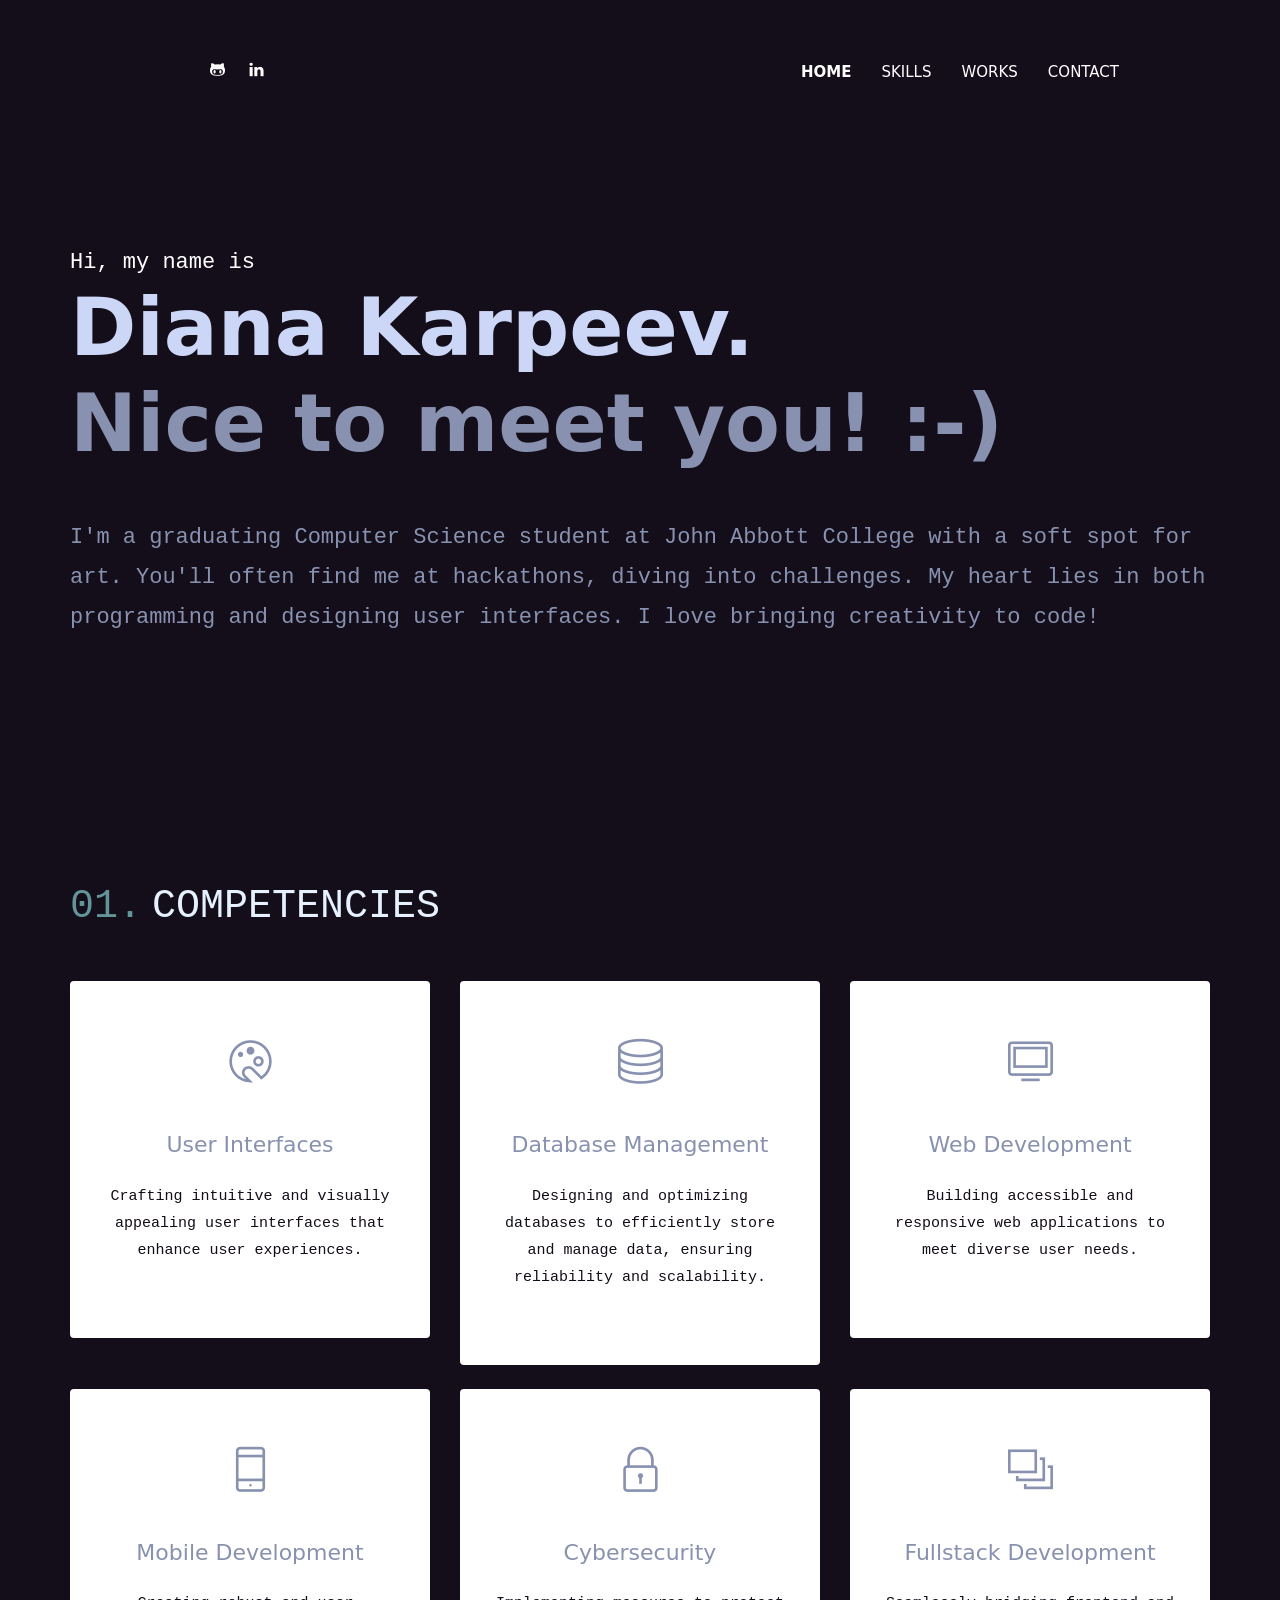
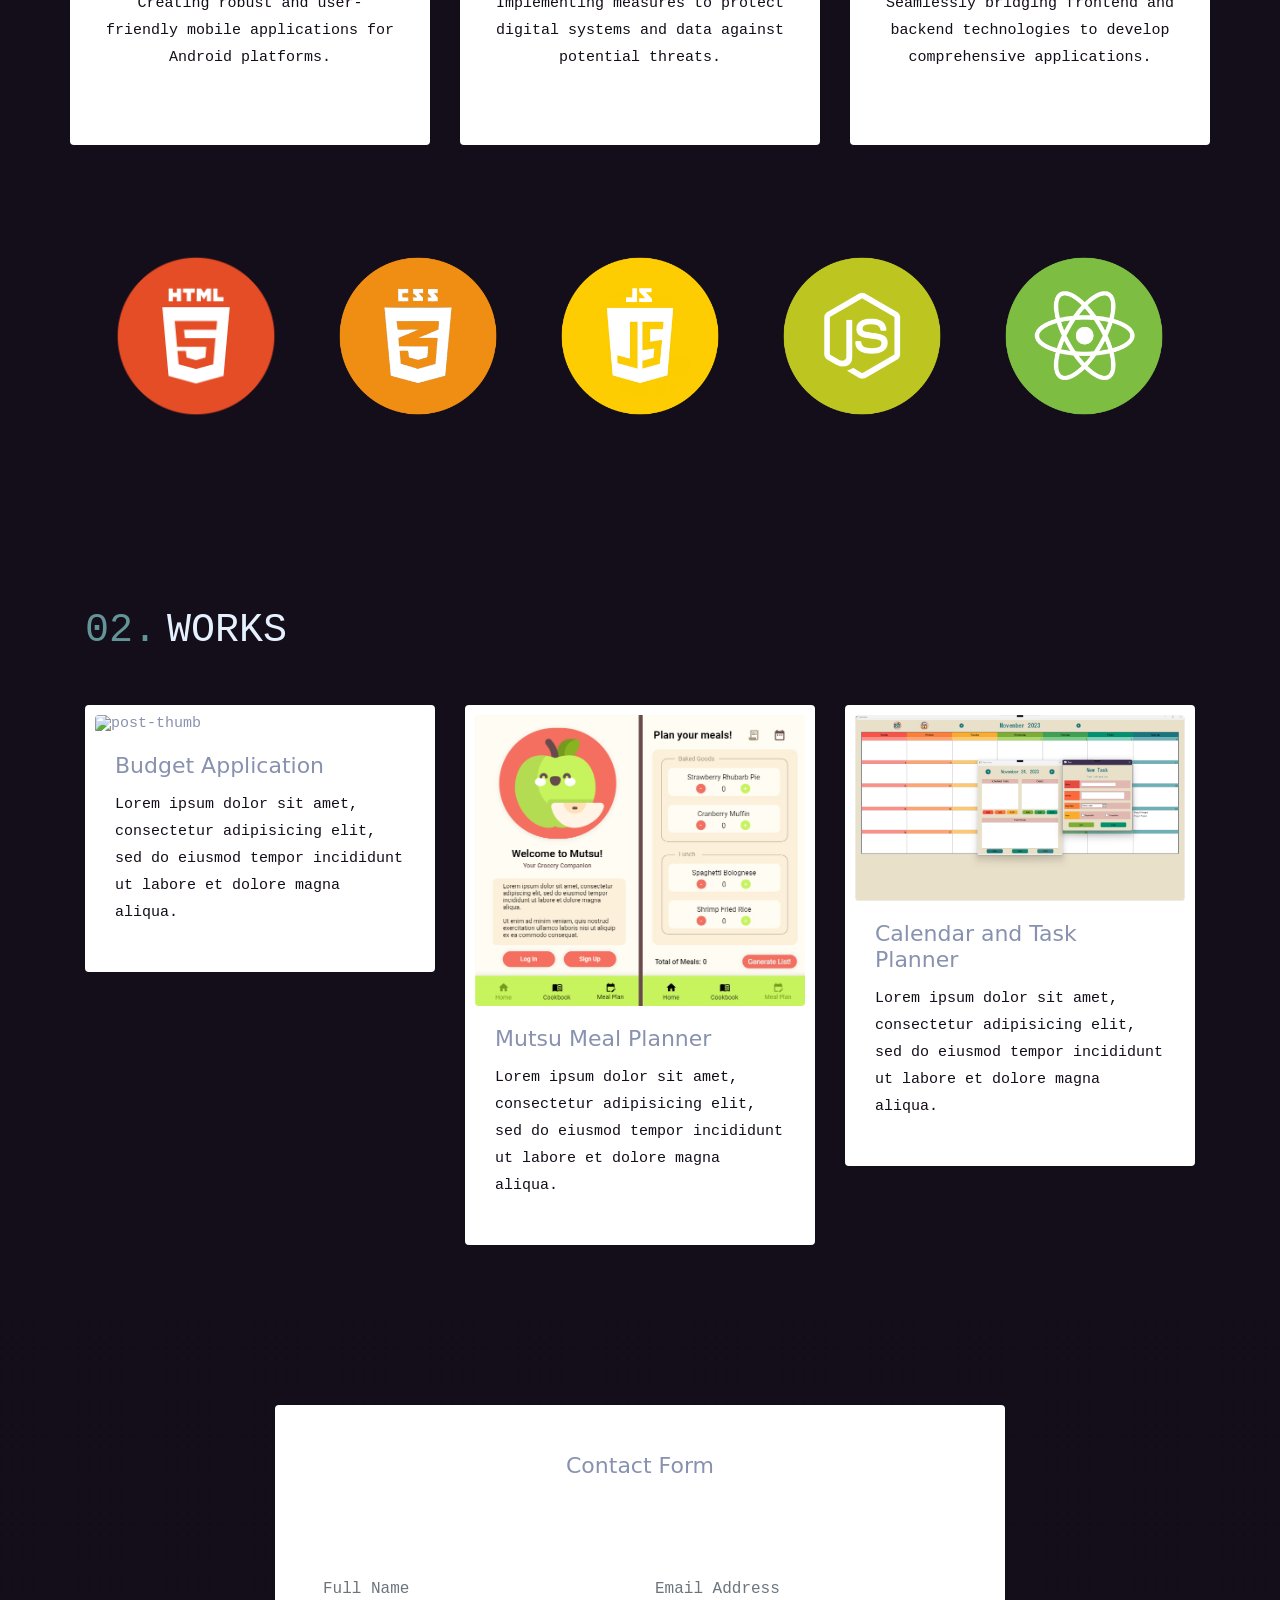
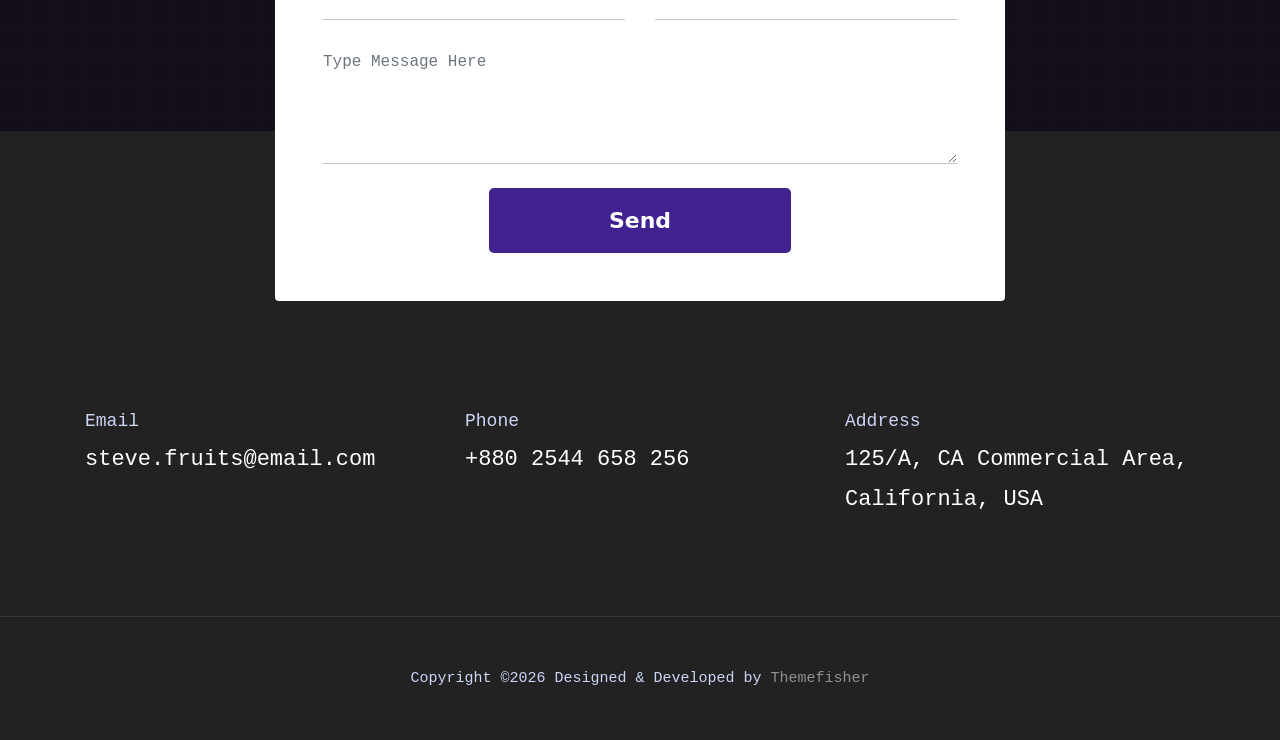
==== commit c922a141: "modifiying work posts" ====
--- a/theme/index.html
+++ b/theme/index.html
@@ -164,33 +164,33 @@
   <!-- client logo slider -->
   <section class="section pb-0">
     <div class="container">
-      <div class="client-logo-slider d-flex align-items-center">
-        <a href="contact.html" class="text-center d-block outline-0 p-4"><img class="d-unset img-fluid"
-            src="images/clients-logo/html.webp" alt="client-logo"></a>
-        <a href="contact.html" class="text-center d-block outline-0 p-4"><img class="d-unset img-fluid"
-            src="images/clients-logo/css.png" alt="client-logo"></a>
-        <a href="contact.html" class="text-center d-block outline-0 p-4"><img class="d-unset img-fluid"
-            src="images/clients-logo/javascript.png" alt="client-logo"></a>
-        <a href="contact.html" class="text-center d-block outline-0 p-4"><img class="d-unset img-fluid"
-            src="images/clients-logo/node-js.png" alt="client-logo"></a>
-        <a href="contact.html" class="text-center d-block outline-0 p-4"><img class="d-unset img-fluid"
-            src="images/clients-logo/react.png" alt="client-logo"></a>
-        <a href="contact.html" class="text-center d-block outline-0 p-4"><img class="d-unset img-fluid"
-            src="images/clients-logo/kotlin.png" alt="client-logo"></a>
-        <a href="contact.html" class="text-center d-block outline-0 p-4"><img class="d-unset img-fluid"
-            src="images/clients-logo/jetpack-compose.png" alt="client-logo"></a>
-        <a href="contact.html" class="text-center d-block outline-0 p-4"><img class="d-unset img-fluid"
-            src="images/clients-logo/python.png" alt="client-logo"></a>
-        <a href="contact.html" class="text-center d-block outline-0 p-4"><img class="d-unset img-fluid"
-            src="images/clients-logo/sql.png" alt="client-logo"></a>
-        <a href="contact.html" class="text-center d-block outline-0 p-4"><img class="d-unset img-fluid"
-            src="images/clients-logo/git.png" alt="client-logo"></a>
-        <a href="contact.html" class="text-center d-block outline-0 p-4"><img class="d-unset img-fluid"
-            src="images/clients-logo/net-core.png" alt="client-logo"></a>
-        <a href="contact.html" class="text-center d-block outline-0 p-4"><img class="d-unset img-fluid"
-            src="images/clients-logo/csharp.png" alt="client-logo"></a>
-        <a href="contact.html" class="text-center d-block outline-0 p-4"><img class="d-unset img-fluid"
-            src="images/clients-logo/java.png" alt="client-logo"></a>
+      <div class="logo-slider d-flex align-items-center">
+        <a href="contact.html" class="text-center d-block outline-0 p-4"><img class="d-unset img-fluid"
+            src="images/clients-logo/html.webp" alt="HTML logo"></a>
+        <a href="contact.html" class="text-center d-block outline-0 p-4"><img class="d-unset img-fluid"
+            src="images/clients-logo/css.png" alt="CSS logo"></a>
+        <a href="contact.html" class="text-center d-block outline-0 p-4"><img class="d-unset img-fluid"
+            src="images/clients-logo/javascript.png" alt="Javascript logo"></a>
+        <a href="contact.html" class="text-center d-block outline-0 p-4"><img class="d-unset img-fluid"
+            src="images/clients-logo/node-js.png" alt="Node.js logo"></a>
+        <a href="contact.html" class="text-center d-block outline-0 p-4"><img class="d-unset img-fluid"
+            src="images/clients-logo/react.png" alt="React logo"></a>
+        <a href="contact.html" class="text-center d-block outline-0 p-4"><img class="d-unset img-fluid"
+            src="images/clients-logo/kotlin.png" alt="Kotlin logo"></a>
+        <a href="contact.html" class="text-center d-block outline-0 p-4"><img class="d-unset img-fluid"
+            src="images/clients-logo/jetpack-compose.png" alt="Jetpack Compose logo"></a>
+        <a href="contact.html" class="text-center d-block outline-0 p-4"><img class="d-unset img-fluid"
+            src="images/clients-logo/python.png" alt="Python logo"></a>
+        <a href="contact.html" class="text-center d-block outline-0 p-4"><img class="d-unset img-fluid"
+            src="images/clients-logo/sql.png" alt="SQL logo"></a>
+        <a href="contact.html" class="text-center d-block outline-0 p-4"><img class="d-unset img-fluid"
+            src="images/clients-logo/git.png" alt="Git logo"></a>
+        <a href="contact.html" class="text-center d-block outline-0 p-4"><img class="d-unset img-fluid"
+            src="images/clients-logo/net-core.png" alt=".NET Core logo"></a>
+        <a href="contact.html" class="text-center d-block outline-0 p-4"><img class="d-unset img-fluid"
+            src="images/clients-logo/csharp.png" alt="C# logo"></a>
+        <a href="contact.html" class="text-center d-block outline-0 p-4"><img class="d-unset img-fluid"
+            src="images/clients-logo/java.png" alt="Java logo"></a>
       </div>
     </div>
   </section>
@@ -209,38 +209,35 @@
         <article class="card shadow">
           <img class="rounded card-img-top" src="images/blog/post-3.jpg" alt="post-thumb">
           <div class="card-body">
-            <h4 class="card-title"><a class="text-dark" href="blog-single.html">Amazon increase income 1.5 Million</a>
+            <h4 class="card-title"><a class="text-dark" href="https://github.com/carsonSgit/AppDev_BB4">Budget Application</a>
             </h4>
             <p class="cars-text">Lorem ipsum dolor sit amet, consectetur adipisicing elit, sed do eiusmod tempor
               incididunt ut labore et
               dolore magna aliqua.</p>
-            <a href="blog-single.html" class="btn btn-xs btn-primary">Read More</a>
           </div>
         </article>
       </div>
       <div class="col-lg-4 col-sm-6 mb-4 mb-lg-0">
         <article class="card shadow">
-          <img class="rounded card-img-top" src="images/blog/post-4.jpg" alt="post-thumb">
+          <img class="rounded card-img-top" src="images/blog/mutsu.png" alt="post-thumb">
           <div class="card-body">
-            <h4 class="card-title"><a class="text-dark" href="blog-single.html">Amazon increase income 1.5 Million</a>
+            <h4 class="card-title"><a class="text-dark" href="https://github.com/dianakarpeev/mutsu">Mutsu Meal Planner</a>
             </h4>
             <p class="cars-text">Lorem ipsum dolor sit amet, consectetur adipisicing elit, sed do eiusmod tempor
               incididunt ut labore et
               dolore magna aliqua.</p>
-            <a href="blog-single.html" class="btn btn-xs btn-primary">Read More</a>
           </div>
         </article>
       </div>
       <div class="col-lg-4 col-sm-6 mb-4 mb-lg-0">
         <article class="card shadow">
-          <img class="rounded card-img-top" src="images/blog/post-2.jpg" alt="post-thumb">
+          <img class="rounded card-img-top" src="images/blog/rubber-duckies.png" alt="post-thumb">
           <div class="card-body">
-            <h4 class="card-title"><a class="text-dark" href="blog-single.html">Amazon increase income 1.5 Million</a>
+            <h4 class="card-title"><a class="text-dark" href="https://github.com/PIII-Assignments-F22/piii-course-project-mel_diana_rubber_duckies">Calendar and Task Planner</a>
             </h4>
             <p class="cars-text">Lorem ipsum dolor sit amet, consectetur adipisicing elit, sed do eiusmod tempor
               incididunt ut labore et
               dolore magna aliqua.</p>
-            <a href="blog-single.html" class="btn btn-xs btn-primary">Read More</a>
           </div>
         </article>
       </div>
--- a/theme/css/style.css
+++ b/theme/css/style.css
@@ -52,6 +52,17 @@
   font-weight: bold;
 }
 
+/* Taken from Brittany Chiang at https://v4.brittanychiang.com */
+.section-title::before {
+  position: relative;
+  counter-increment: section 1;
+  content: "0" counter(section) ".";
+  margin-right: 10px;
+  color: var(--blue);
+  font-family: var(--font-mono);
+  font-size: clamp(var(--fz-md),3vw,var(--fz-xl));
+}
+
 .section-title {
   position: relative;
   font-family: var(--font-mono);
@@ -148,6 +159,7 @@
 body {
   background-color: var(--dark-purple);
   overflow-x: hidden;
+  counter-reset: section;
 }
 
 ::-moz-selection {
@@ -414,6 +426,7 @@
 /* card */
 .card {
   border: 0;
+  padding: 10px;
 }
 .card-header {
   border: 0;
@@ -460,7 +473,7 @@
   padding: 300px 0 200px;
   position: relative;
 }
-@media (max-width: 767px) {
+@media (max-width: 7671px) {
   .hero-area {
     padding: 250px 0 150px;
     overflow: hidden;
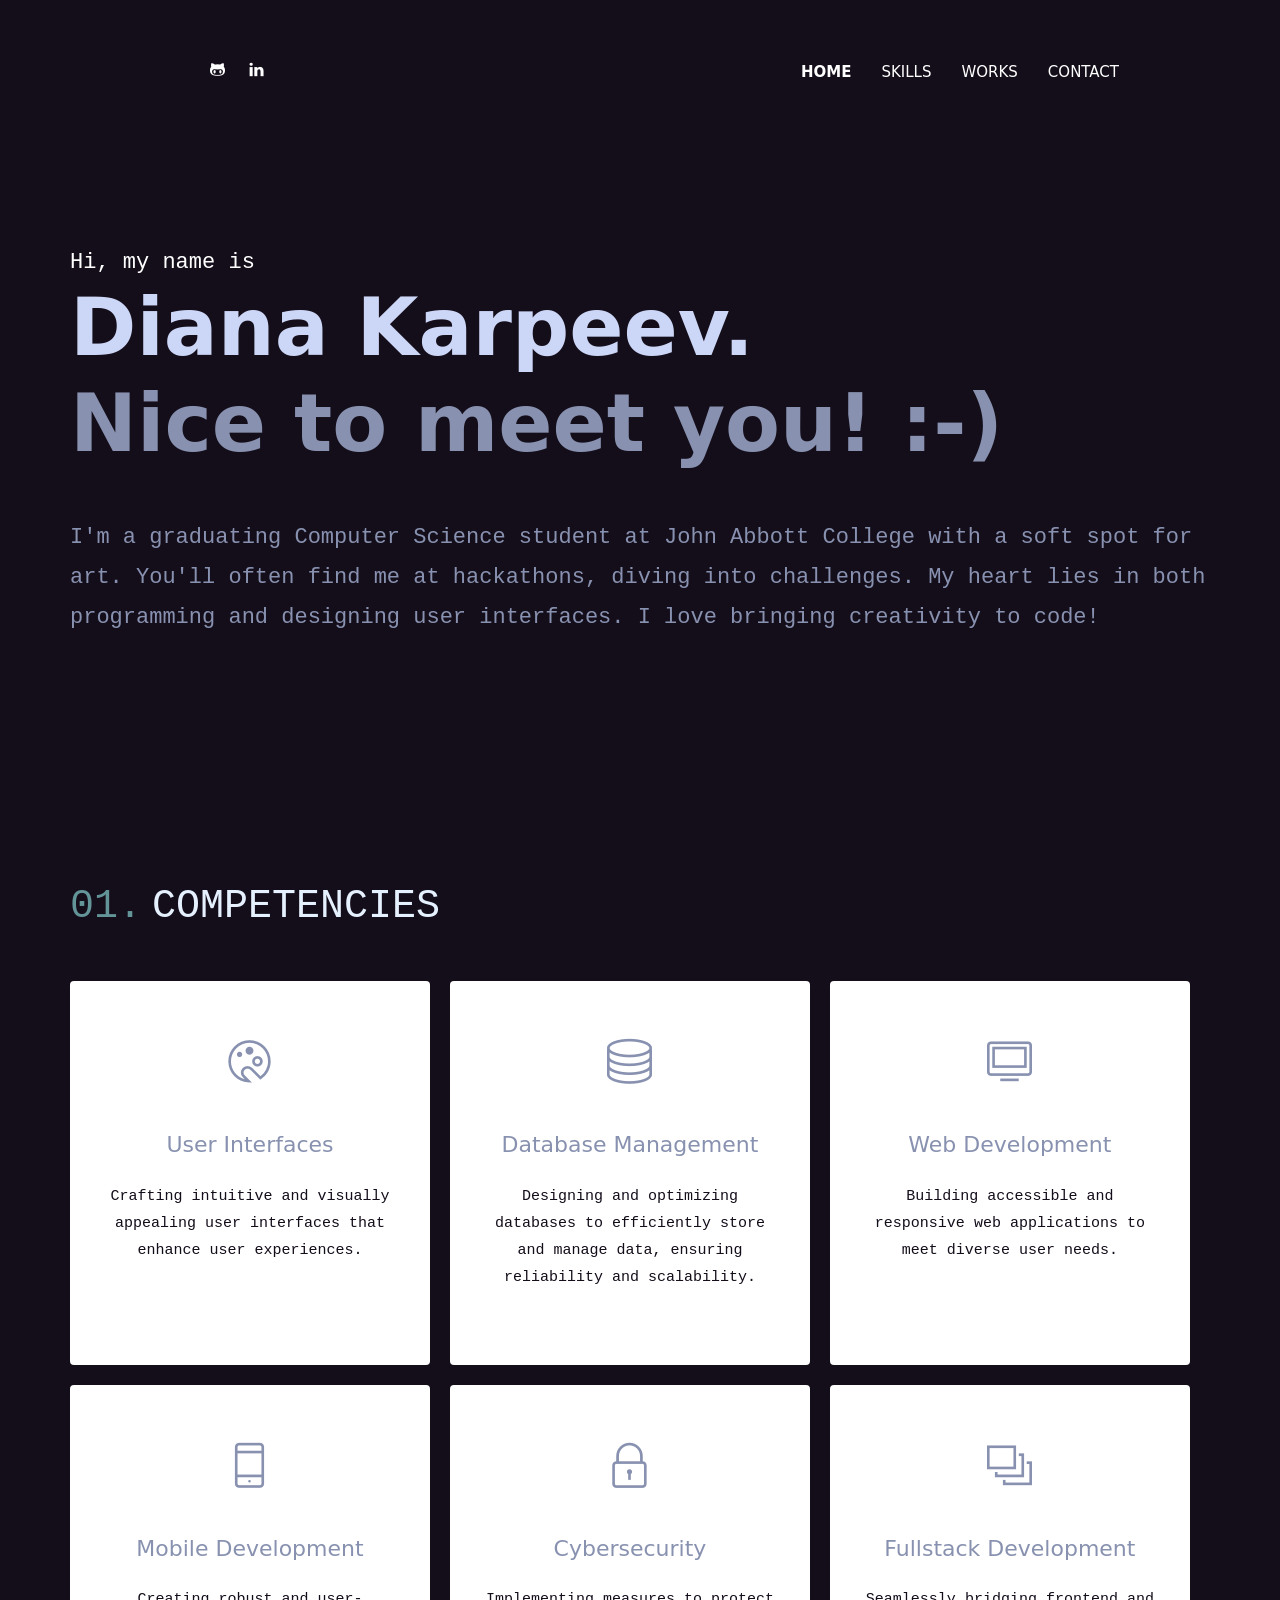
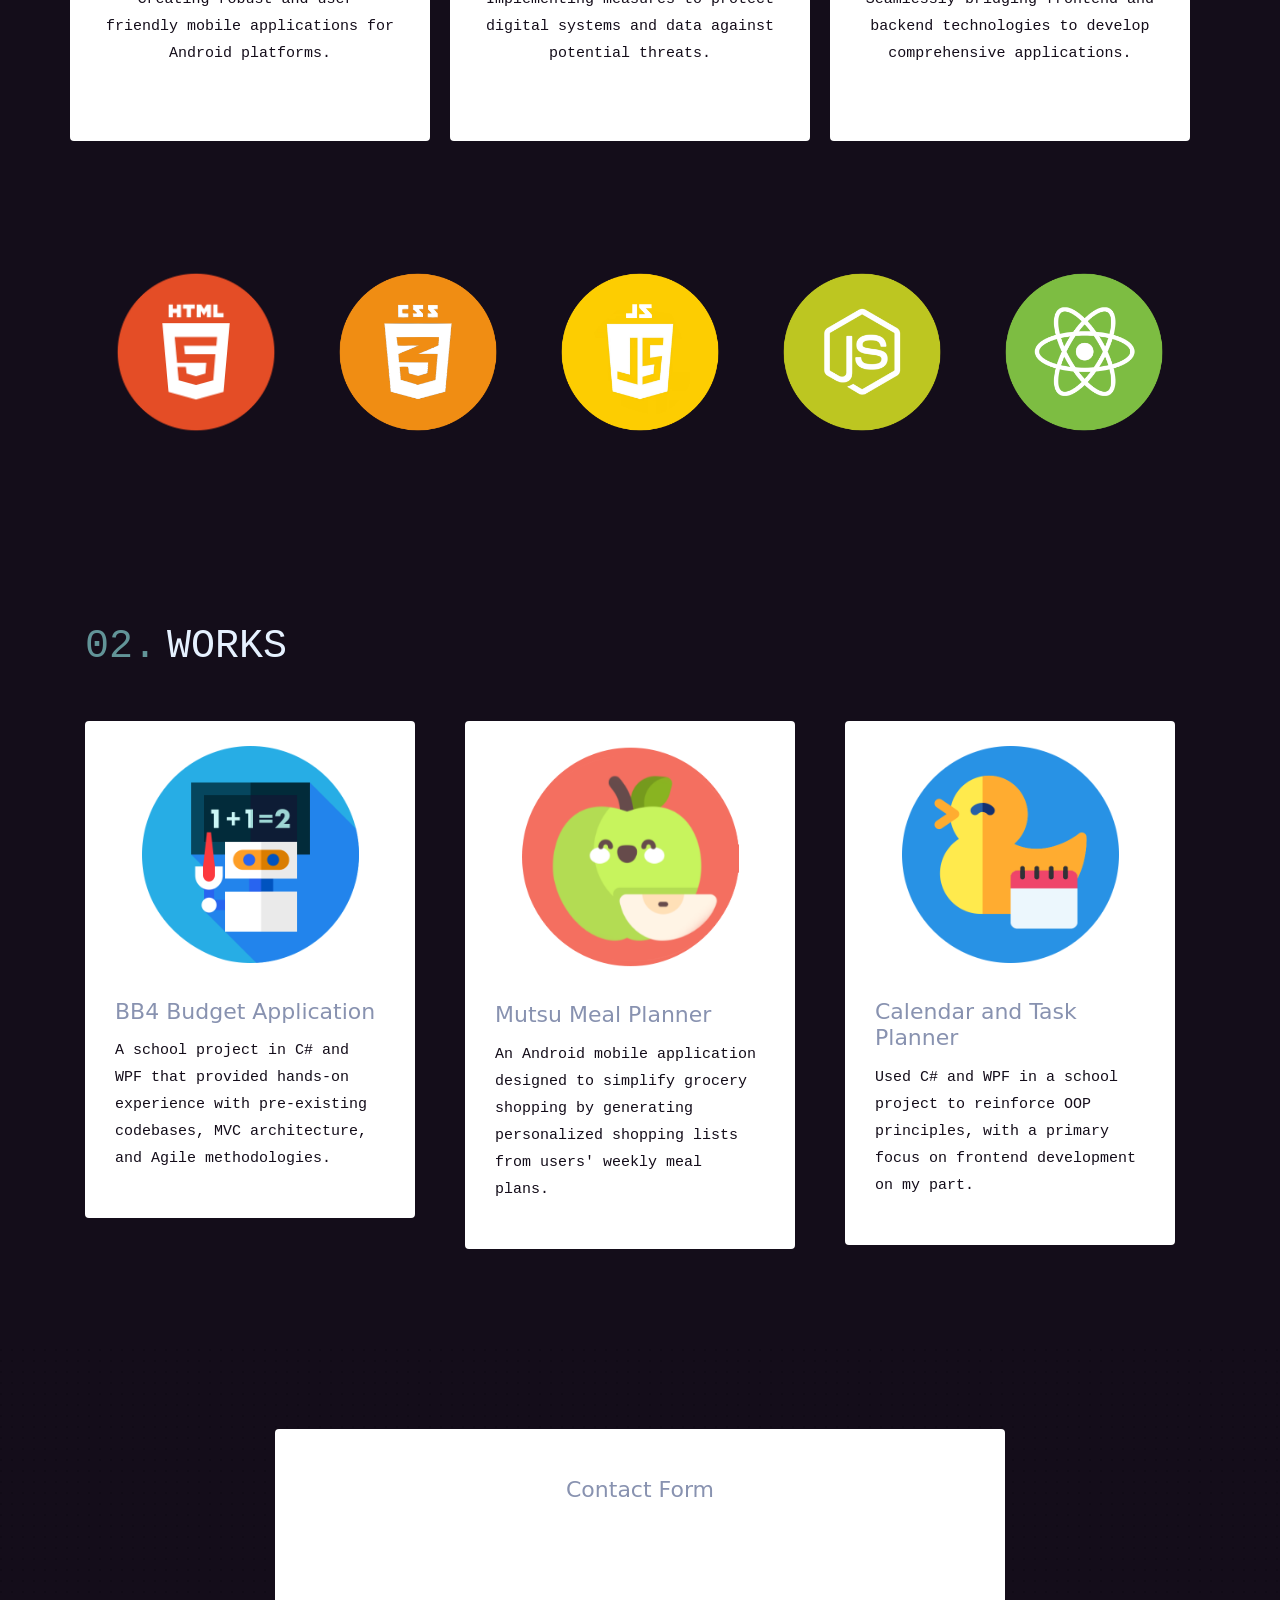
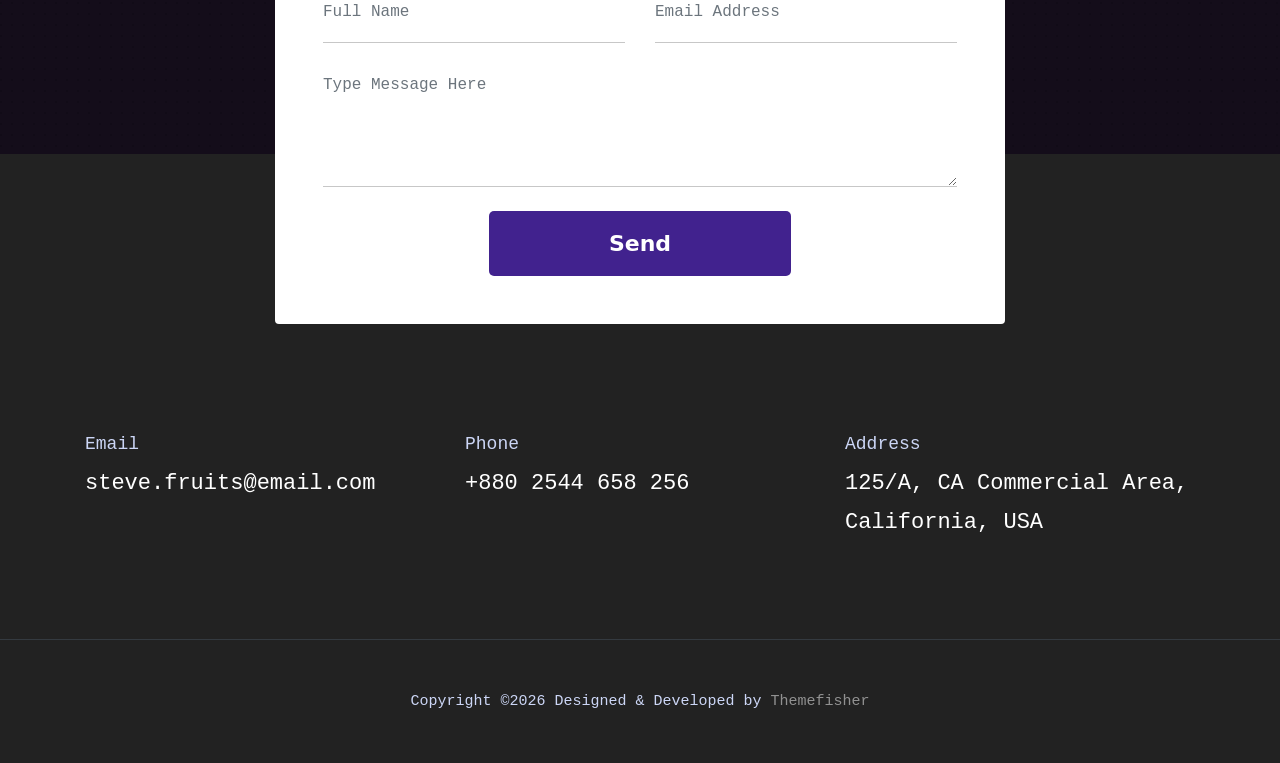
==== commit 983ff953: "realign competencies grid and modify works cards" ====
--- a/theme/index.html
+++ b/theme/index.html
@@ -101,61 +101,47 @@
       <div>
         <h3 class="section-title">COMPETENCIES</h3>
       </div>
-      <div class="row mb-4">
-        <div class="col-md-4 mb-4 mb-md-0">
-          <div class="card hover-shadow shadow">
-            <div class="card-body text-center px-4 py-5">
-              <i class="ti-palette icon mb-5 d-inline-block"></i>
-              <h4 class="mb-4">User Interfaces</h4>
-              <p>Crafting intuitive and visually appealing user interfaces that enhance user experiences.</p>
-            </div>
-          </div>
-        </div>
-        <div class="col-md-4 mb-4 mb-md-0">
-          <div class="card hover-shadow shadow">
-            <div class="card-body text-center px-4 py-5">
-              <i class="ti-server icon mb-5 d-inline-block"></i>
-              <h4 class="mb-4">Database Management</h4>
-              <p>Designing and optimizing databases to efficiently store and manage data, ensuring reliability and scalability.</p>
-            </div>
-          </div>
-        </div>
-        <div class="col-md-4 mb-4 mb-md-0">
-          <div class="card hover-shadow shadow">
-            <div class="card-body text-center px-4 py-5">
-              <i class="ti-desktop icon mb-5 d-inline-block"></i>
-              <h4 class="mb-4">Web Development</h4>
-              <p>Building accessible and responsive web applications to meet diverse user needs.</p>
-            </div>
-          </div>
-        </div>
-      </div>
-      <div class="row">
-        <div class="col-md-4 mb-4 mb-md-0">
-          <div class="card hover-shadow shadow">
-            <div class="card-body text-center px-4 py-5">
-              <i class="ti-mobile icon mb-5 d-inline-block"></i>
-              <h4 class="mb-4">Mobile Development</h4>
-              <p>Creating robust and user-friendly mobile applications for Android platforms.</p>
-            </div>
-          </div>
-        </div>
-        <div class="col-md-4 mb-4 mb-md-0">
-          <div class="card hover-shadow shadow">
-            <div class="card-body text-center px-4 py-5">
-              <i class="ti-lock icon mb-5 d-inline-block"></i>
-              <h4 class="mb-4">Cybersecurity</h4>
-              <p>Implementing measures to protect digital systems and data against potential threats.</p>
-            </div>
-          </div>
-        </div>
-        <div class="col-md-4 mb-4 mb-md-0">
-          <div class="card hover-shadow shadow">
-            <div class="card-body text-center px-4 py-5">
-              <i class="ti-layers-alt icon mb-5 d-inline-block"></i>
-              <h4 class="mb-4">Fullstack Development</h4>
-              <p>Seamlessly bridging frontend and backend technologies to develop comprehensive applications.</p>
-            </div>
+      <div class="competencies-cards">
+        <div class="card hover-shadow shadow">
+          <div class="card-body text-center px-4 py-5">
+            <i class="ti-palette icon mb-5 d-inline-block"></i>
+            <h4 class="mb-4">User Interfaces</h4>
+            <p>Crafting intuitive and visually appealing user interfaces that enhance user experiences.</p>
+          </div>
+        </div>
+        <div class="card hover-shadow shadow">
+          <div class="card-body text-center px-4 py-5">
+            <i class="ti-server icon mb-5 d-inline-block"></i>
+            <h4 class="mb-4">Database Management</h4>
+            <p>Designing and optimizing databases to efficiently store and manage data, ensuring reliability and scalability.</p>
+          </div>
+        </div>
+        <div class="card hover-shadow shadow">
+          <div class="card-body text-center px-4 py-5">
+            <i class="ti-desktop icon mb-5 d-inline-block"></i>
+            <h4 class="mb-4">Web Development</h4>
+            <p>Building accessible and responsive web applications to meet diverse user needs.</p>
+          </div>
+        </div>
+        <div class="card hover-shadow shadow">
+          <div class="card-body text-center px-4 py-5">
+            <i class="ti-mobile icon mb-5 d-inline-block"></i>
+            <h4 class="mb-4">Mobile Development</h4>
+            <p>Creating robust and user-friendly mobile applications for Android platforms.</p>
+          </div>
+        </div>
+        <div class="card hover-shadow shadow">
+          <div class="card-body text-center px-4 py-5">
+            <i class="ti-lock icon mb-5 d-inline-block"></i>
+            <h4 class="mb-4">Cybersecurity</h4>
+            <p>Implementing measures to protect digital systems and data against potential threats.</p>
+          </div>
+        </div>  
+        <div class="card hover-shadow shadow">
+          <div class="card-body text-center px-4 py-5">
+            <i class="ti-layers-alt icon mb-5 d-inline-block"></i>
+            <h4 class="mb-4">Fullstack Development</h4>
+            <p>Seamlessly bridging frontend and backend technologies to develop comprehensive applications.</p>
           </div>
         </div>
       </div>
@@ -205,41 +191,41 @@
       <div class="col-12">
         <h3 class="section-title">WORKS</h3>
       </div>
-      <div class="col-lg-4 col-sm-6 mb-4 mb-lg-0">
-        <article class="card shadow">
-          <img class="rounded card-img-top" src="images/blog/post-3.jpg" alt="post-thumb">
-          <div class="card-body">
-            <h4 class="card-title"><a class="text-dark" href="https://github.com/carsonSgit/AppDev_BB4">Budget Application</a>
-            </h4>
-            <p class="cars-text">Lorem ipsum dolor sit amet, consectetur adipisicing elit, sed do eiusmod tempor
-              incididunt ut labore et
-              dolore magna aliqua.</p>
-          </div>
-        </article>
-      </div>
-      <div class="col-lg-4 col-sm-6 mb-4 mb-lg-0">
-        <article class="card shadow">
-          <img class="rounded card-img-top" src="images/blog/mutsu.png" alt="post-thumb">
-          <div class="card-body">
-            <h4 class="card-title"><a class="text-dark" href="https://github.com/dianakarpeev/mutsu">Mutsu Meal Planner</a>
-            </h4>
-            <p class="cars-text">Lorem ipsum dolor sit amet, consectetur adipisicing elit, sed do eiusmod tempor
-              incididunt ut labore et
-              dolore magna aliqua.</p>
-          </div>
-        </article>
-      </div>
-      <div class="col-lg-4 col-sm-6 mb-4 mb-lg-0">
-        <article class="card shadow">
-          <img class="rounded card-img-top" src="images/blog/rubber-duckies.png" alt="post-thumb">
-          <div class="card-body">
-            <h4 class="card-title"><a class="text-dark" href="https://github.com/PIII-Assignments-F22/piii-course-project-mel_diana_rubber_duckies">Calendar and Task Planner</a>
-            </h4>
-            <p class="cars-text">Lorem ipsum dolor sit amet, consectetur adipisicing elit, sed do eiusmod tempor
-              incididunt ut labore et
-              dolore magna aliqua.</p>
-          </div>
-        </article>
+      <div class="work-cards-container">
+        <div class="col-lg-4 col-sm-6 mb-4 mb-lg-0">
+          <article class="card shadow">
+            <img class="rounded card-img-top" src="images/blog/bb4.png" alt="post-thumb">
+            <div class="card-body">
+              <h4 class="card-title"><a class="text-dark" href="https://github.com/carsonSgit/AppDev_BB4">BB4 Budget Application</a>
+              </h4>
+              <p class="cars-text">A school project in C# and WPF that provided hands-on experience with pre-existing codebases, MVC architecture, and Agile methodologies.</p>
+            </div>
+          </article>
+        </div>
+        <div class="col-lg-4 col-sm-6 mb-4 mb-lg-0">
+          <article class="card shadow">
+            <img class="rounded card-img-top" src="images/blog/mutsu.png" alt="post-thumb">
+            <div class="card-body">
+              <h4 class="card-title"><a class="text-dark" href="https://github.com/dianakarpeev/mutsu">Mutsu Meal Planner</a>
+              </h4>
+              <p class="cars-text">
+                An Android mobile application designed to simplify grocery shopping by generating personalized shopping lists from users' weekly meal plans.
+              </p>
+            </div>
+          </article>
+        </div>
+        <div class="col-lg-4 col-sm-6 mb-4 mb-lg-0">
+          <article class="card shadow">
+            <img class="rounded card-img-top" src="images/blog/rubber-duckies.png" alt="post-thumb">
+            <div class="card-body">
+              <h4 class="card-title"><a class="text-dark" href="https://github.com/PIII-Assignments-F22/piii-course-project-mel_diana_rubber_duckies">Calendar and Task Planner</a>
+              </h4>
+              <p class="cars-text">
+                Used C# and WPF in a school project to reinforce OOP principles, with a primary focus on frontend development on my part.
+              </p>
+            </div>
+          </article>
+        </div>
       </div>
     </div>
   </div>
--- a/theme/css/style.css
+++ b/theme/css/style.css
@@ -422,11 +422,39 @@
   height: 120px;
 }
 
+.work-cards-container {
+  display: flex;
+  flex-wrap: wrap;
+}
+
+.competencies-cards {
+  display: flex;
+  flex-wrap: wrap;
+}
+
+.competencies-cards .card {
+  flex: 0 0 calc(33.33% - 20px); 
+  margin-right: 20px; 
+  margin-bottom: 20px; 
+}
+
+.card-img-top{
+  width: 70%;
+  height: auto;
+  margin-left: auto;
+  margin-right: auto;
+  margin-top: 5%;
+  margin-bottom: 5%;
+}
+
 /* /form */
 /* card */
 .card {
   border: 0;
   padding: 10px;
+  flex: 0 0 calc(33.33% - 20px); 
+  margin-right: 20px; 
+  margin-bottom: 20px; 
 }
 .card-header {
   border: 0;
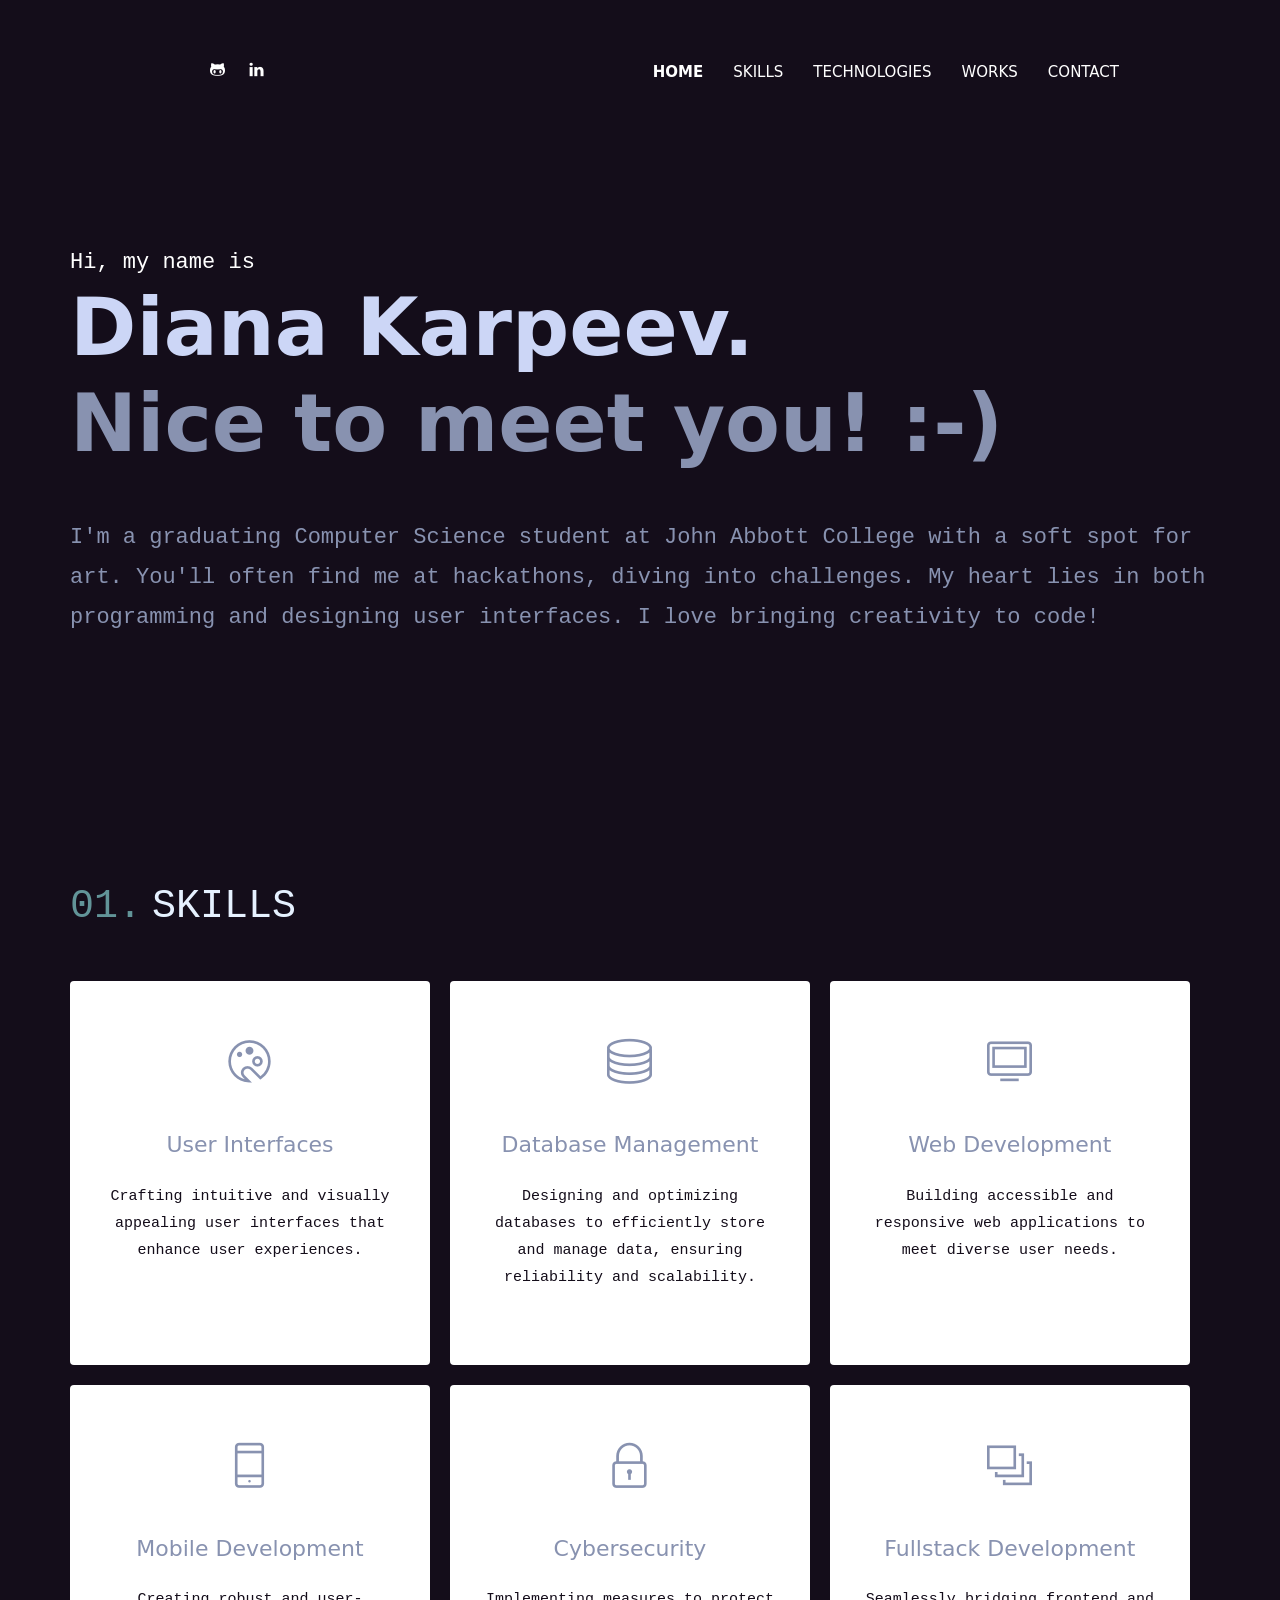
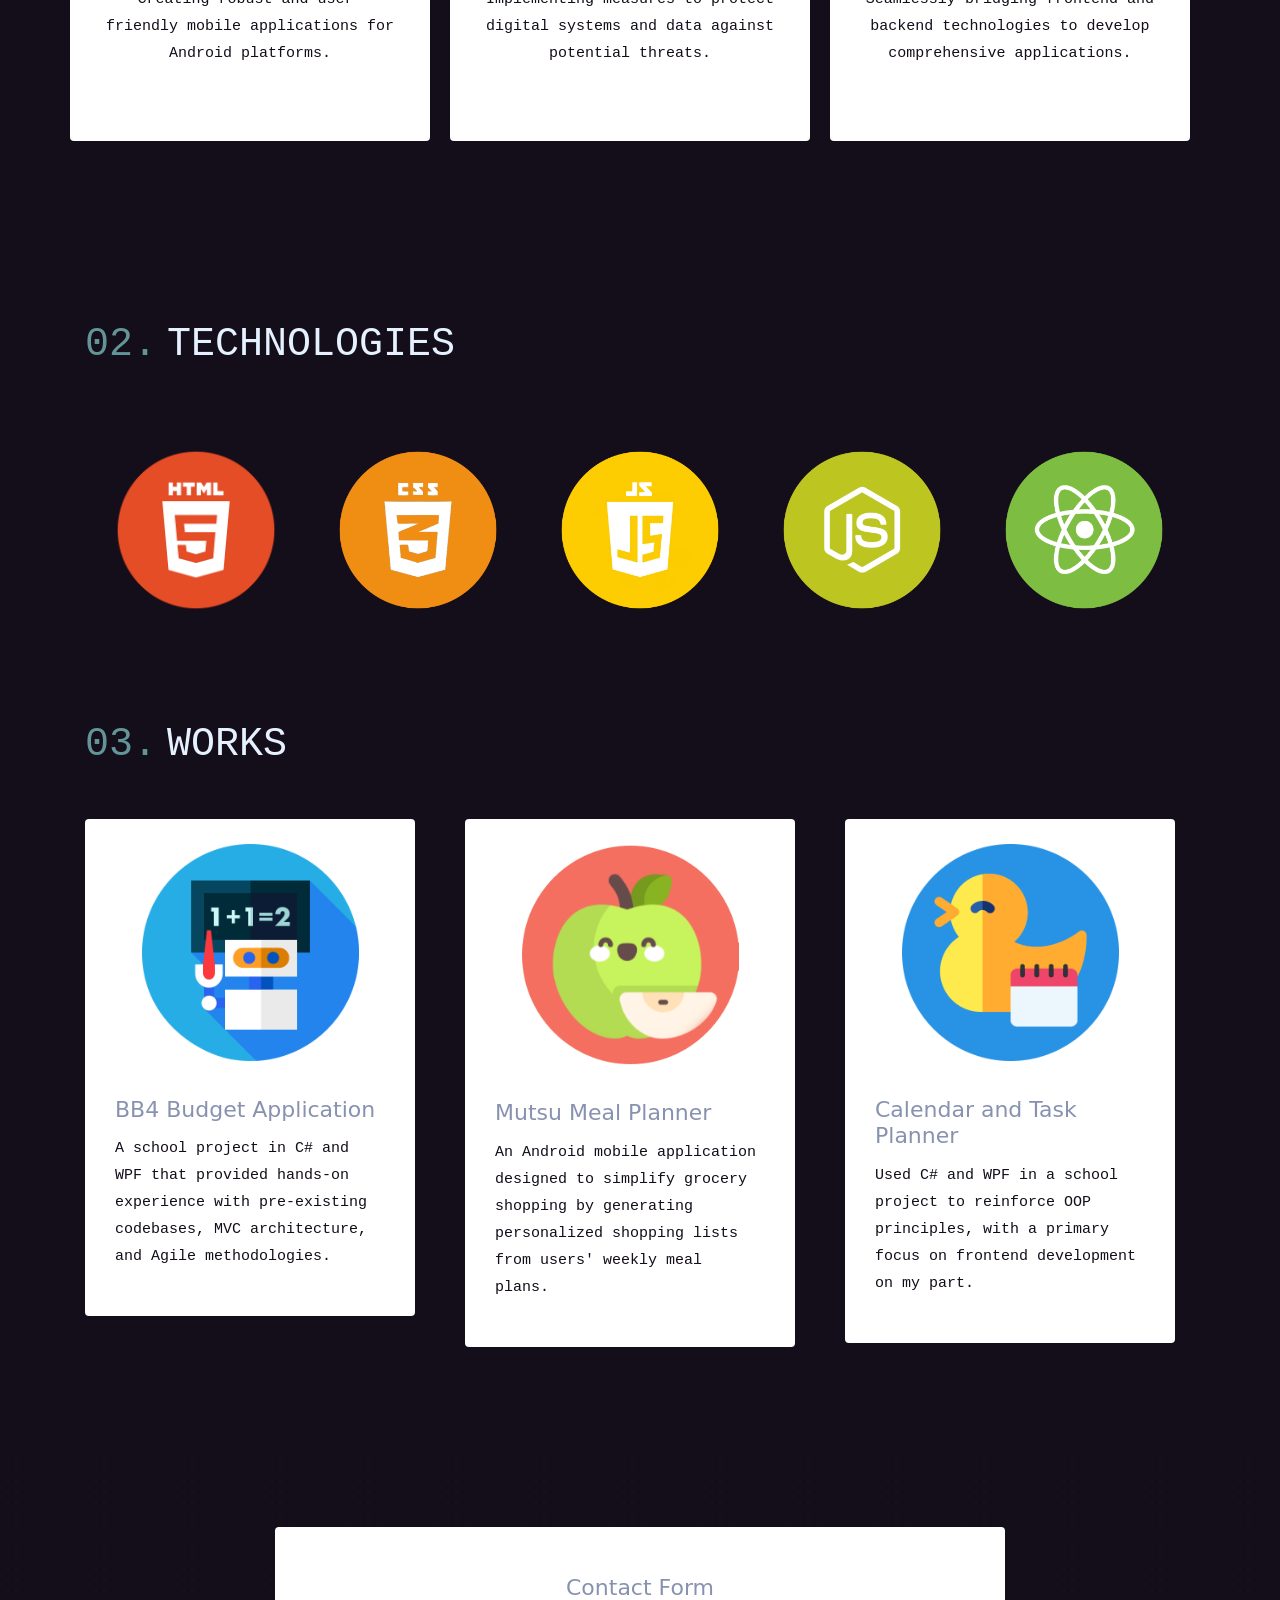
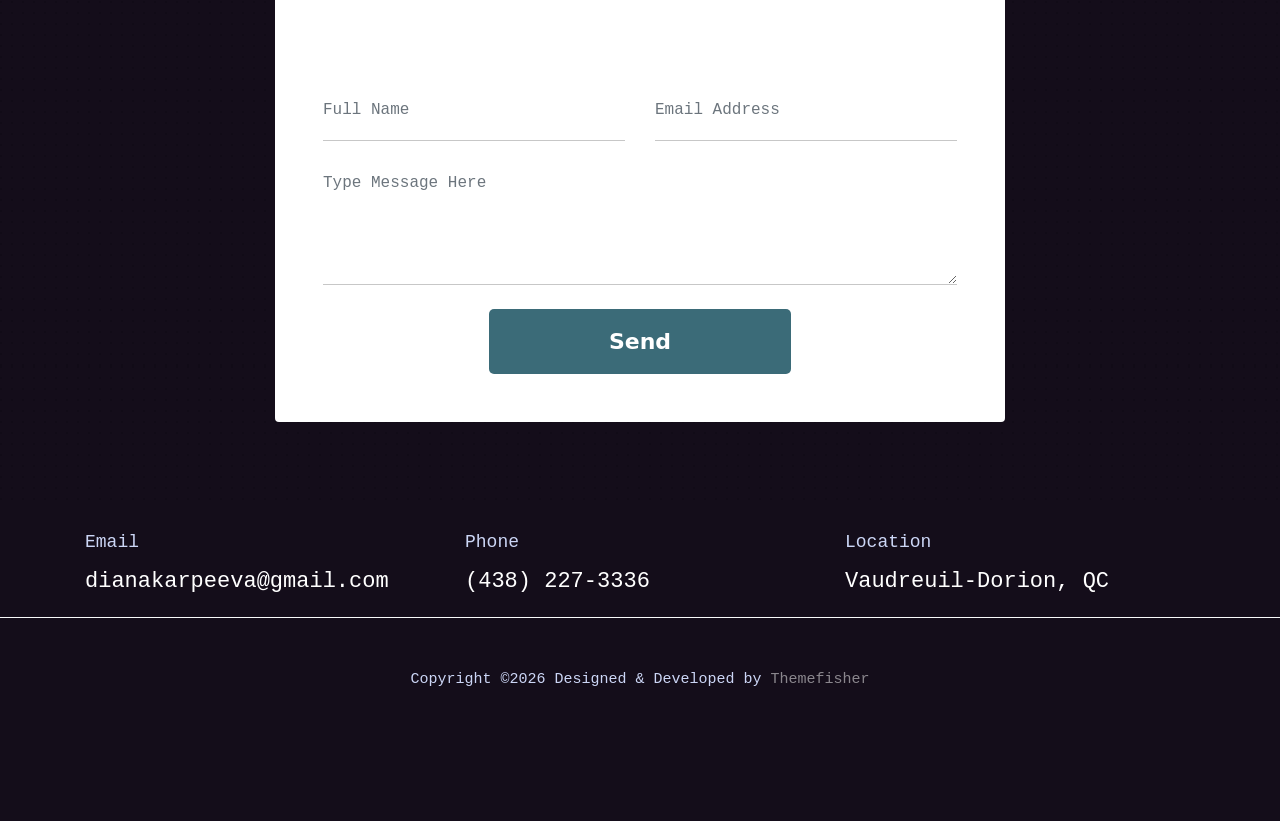
==== commit f3298923: "final changes" ====
--- a/theme/index.html
+++ b/theme/index.html
@@ -13,7 +13,7 @@
   <!-- Basic Page Needs
   ================================================== -->
   <meta charset="utf-8">
-  <title>Kross - Creative Portfolio Template</title>
+  <title>Diana Karpeev</title>
 
   <!-- Mobile Specific Metas
   ================================================== -->
@@ -59,16 +59,19 @@
     <div class="collapse navbar-collapse text-center" id="navigation">
       <ul class="navbar-nav ml-auto">
         <li class="nav-item active">
-          <a class="nav-link" href="index.html">Home</a>
+          <a class="nav-link" href="#home">Home</a>
         </li>
         <li class="nav-item">
-          <a class="nav-link" href="portfolio.html">Skills</a>
+          <a class="nav-link" href="#skills">Skills</a>
         </li>
         <li class="nav-item">
-          <a class="nav-link" href="index.html">Works</a>
+          <a class="nav-link" href="#technologies">Technologies</a>
         </li>
         <li class="nav-item">
-          <a class="nav-link" href="contact.html">Contact</a>
+          <a class="nav-link" href="#works">Works</a>
+        </li>
+        <li class="nav-item">
+          <a class="nav-link" href="#contact">Contact</a>
         </li>
       </ul>
     </div>
@@ -76,14 +79,14 @@
 </header>
 
 <!-- hero area -->
-<section class="hero-area" id="parallax">
+<section class="section" id="home">
   <div class="container">
     <div class="row">
       <div class="col-lg-15 mx-auto">
-        <h4 class="text-white font-secondary">Hi, my name is</h4>
-        <h1 class="text-light font-tertiary">Diana Karpeev.</h1>
-        <h1 class="text-color font-tertiary" style="font-weight: bold; margin-bottom: 50px;">Nice to meet you! :-)</h1>
-        <p class="font-secondary paragraph-lg text-dark" style="text-align: start;">
+        <h4 class="text-white font-secondary transition" style="transition-delay: 100ms;">Hi, my name is</h4>
+        <h1 class="text-light font-tertiary transition" style="transition-delay: 200ms;">Diana Karpeev.</h1>
+        <h1 class="text-color font-tertiary transition" style="transition-delay: 300ms; margin-bottom: 50px;">Nice to meet you! :-)</h1>
+        <p class="font-secondary paragraph-lg text-dark transition" style="transition-delay: 400ms;">
           I'm a graduating Computer Science student at John Abbott College with a soft spot for art. 
           You'll often find me at hackathons, diving into challenges. 
           My heart lies in both programming and designing user interfaces. I love bringing creativity to code!
@@ -94,14 +97,14 @@
 </section>
 <!-- /hero area -->
 
-<!-- services -->
-<section class="section" id="competencies-section">
+<!-- skills -->
+<section class="section" id="skills">
   <div class="container">
     <div class="row">
       <div>
-        <h3 class="section-title">COMPETENCIES</h3>
-      </div>
-      <div class="competencies-cards">
+        <h3 class="section-title">SKILLS</h3>
+      </div>
+      <div class="skills-cards">
         <div class="card hover-shadow shadow">
           <div class="card-body text-center px-4 py-5">
             <i class="ti-palette icon mb-5 d-inline-block"></i>
@@ -147,45 +150,49 @@
       </div>
     </div>
   </div>
-  <!-- client logo slider -->
-  <section class="section pb-0">
-    <div class="container">
-      <div class="logo-slider d-flex align-items-center">
-        <a href="contact.html" class="text-center d-block outline-0 p-4"><img class="d-unset img-fluid"
-            src="images/clients-logo/html.webp" alt="HTML logo"></a>
-        <a href="contact.html" class="text-center d-block outline-0 p-4"><img class="d-unset img-fluid"
-            src="images/clients-logo/css.png" alt="CSS logo"></a>
-        <a href="contact.html" class="text-center d-block outline-0 p-4"><img class="d-unset img-fluid"
-            src="images/clients-logo/javascript.png" alt="Javascript logo"></a>
-        <a href="contact.html" class="text-center d-block outline-0 p-4"><img class="d-unset img-fluid"
-            src="images/clients-logo/node-js.png" alt="Node.js logo"></a>
-        <a href="contact.html" class="text-center d-block outline-0 p-4"><img class="d-unset img-fluid"
-            src="images/clients-logo/react.png" alt="React logo"></a>
-        <a href="contact.html" class="text-center d-block outline-0 p-4"><img class="d-unset img-fluid"
-            src="images/clients-logo/kotlin.png" alt="Kotlin logo"></a>
-        <a href="contact.html" class="text-center d-block outline-0 p-4"><img class="d-unset img-fluid"
-            src="images/clients-logo/jetpack-compose.png" alt="Jetpack Compose logo"></a>
-        <a href="contact.html" class="text-center d-block outline-0 p-4"><img class="d-unset img-fluid"
-            src="images/clients-logo/python.png" alt="Python logo"></a>
-        <a href="contact.html" class="text-center d-block outline-0 p-4"><img class="d-unset img-fluid"
-            src="images/clients-logo/sql.png" alt="SQL logo"></a>
-        <a href="contact.html" class="text-center d-block outline-0 p-4"><img class="d-unset img-fluid"
-            src="images/clients-logo/git.png" alt="Git logo"></a>
-        <a href="contact.html" class="text-center d-block outline-0 p-4"><img class="d-unset img-fluid"
-            src="images/clients-logo/net-core.png" alt=".NET Core logo"></a>
-        <a href="contact.html" class="text-center d-block outline-0 p-4"><img class="d-unset img-fluid"
-            src="images/clients-logo/csharp.png" alt="C# logo"></a>
-        <a href="contact.html" class="text-center d-block outline-0 p-4"><img class="d-unset img-fluid"
-            src="images/clients-logo/java.png" alt="Java logo"></a>
-      </div>
-    </div>
-  </section>
+</section>
+<!-- /skills -->
+
+<!-- logo slider -->
+<section class="section pb-0" id="technologies">
+  <div class="container">
+    <div>
+      <h3 class="section-title">TECHNOLOGIES</h3>
+    </div>
+    <div class="logo-slider d-flex align-items-center">
+      <a href="contact.html" class="text-center d-block outline-0 p-4"><img class="d-unset img-fluid"
+          src="images/clients-logo/html.webp" alt="HTML logo"></a>
+      <a href="contact.html" class="text-center d-block outline-0 p-4"><img class="d-unset img-fluid"
+          src="images/clients-logo/css.png" alt="CSS logo"></a>
+      <a href="contact.html" class="text-center d-block outline-0 p-4"><img class="d-unset img-fluid"
+          src="images/clients-logo/javascript.png" alt="Javascript logo"></a>
+      <a href="contact.html" class="text-center d-block outline-0 p-4"><img class="d-unset img-fluid"
+          src="images/clients-logo/node-js.png" alt="Node.js logo"></a>
+      <a href="contact.html" class="text-center d-block outline-0 p-4"><img class="d-unset img-fluid"
+          src="images/clients-logo/react.png" alt="React logo"></a>
+      <a href="contact.html" class="text-center d-block outline-0 p-4"><img class="d-unset img-fluid"
+          src="images/clients-logo/kotlin.png" alt="Kotlin logo"></a>
+      <a href="contact.html" class="text-center d-block outline-0 p-4"><img class="d-unset img-fluid"
+          src="images/clients-logo/jetpack-compose.png" alt="Jetpack Compose logo"></a>
+      <a href="contact.html" class="text-center d-block outline-0 p-4"><img class="d-unset img-fluid"
+          src="images/clients-logo/python.png" alt="Python logo"></a>
+      <a href="contact.html" class="text-center d-block outline-0 p-4"><img class="d-unset img-fluid"
+          src="images/clients-logo/sql.png" alt="SQL logo"></a>
+      <a href="contact.html" class="text-center d-block outline-0 p-4"><img class="d-unset img-fluid"
+          src="images/clients-logo/git.png" alt="Git logo"></a>
+      <a href="contact.html" class="text-center d-block outline-0 p-4"><img class="d-unset img-fluid"
+          src="images/clients-logo/net-core.png" alt=".NET Core logo"></a>
+      <a href="contact.html" class="text-center d-block outline-0 p-4"><img class="d-unset img-fluid"
+          src="images/clients-logo/csharp.png" alt="C# logo"></a>
+      <a href="contact.html" class="text-center d-block outline-0 p-4"><img class="d-unset img-fluid"
+          src="images/clients-logo/java.png" alt="Java logo"></a>
+    </div>
+  </div>
+</section>
 <!-- /client logo slider -->
-</section>
-<!-- /services -->
-
-<!-- blog -->
-<section class="section">
+
+<!-- works -->
+<section class="section" id="works">
   <div class="container">
     <div class="row">
       <div class="col-12">
@@ -230,10 +237,10 @@
     </div>
   </div>
 </section>
-<!-- /blog -->
+<!-- /works -->
 
 <!-- contact -->
-<section class="section section-on-footer" data-background="images/backgrounds/bg-dots.png">
+<section class="section section-on-footer" data-background="images/backgrounds/bg-dots.png" id="contact">
   <div class="container">
     <div class="row">
       <div class="col-lg-8 mx-auto">
@@ -262,26 +269,24 @@
 <!-- /contact -->
 
 <!-- footer -->
-<footer class="bg-dark footer-section">
-  <div class="section">
-    <div class="container">
-      <div class="row">
-        <div class="col-md-4">
-          <h5 class="text-light">Email</h5>
-          <p class="text-white paragraph-lg font-secondary">steve.fruits@email.com</p>
-        </div>
-        <div class="col-md-4">
-          <h5 class="text-light">Phone</h5>
-          <p class="text-white paragraph-lg font-secondary">+880 2544 658 256</p>
-        </div>
-        <div class="col-md-4">
-          <h5 class="text-light">Address</h5>
-          <p class="text-white paragraph-lg font-secondary">125/A, CA Commercial Area, California, USA</p>
-        </div>
-      </div>
-    </div>
-  </div>
-  <div class="border-top text-center border-dark py-5">
+<footer class="section" id="footer">
+  <div class="container footer-container">
+    <div class="row">
+      <div class="col-md-4">
+        <h5 class="text-light">Email</h5>
+        <p class="text-white paragraph-lg font-secondary">dianakarpeeva@gmail.com</p>
+      </div>
+      <div class="col-md-4">
+        <h5 class="text-light">Phone</h5>
+        <p class="text-white paragraph-lg font-secondary">(438) 227-3336</p>
+      </div>
+      <div class="col-md-4">
+        <h5 class="text-light">Location</h5>
+        <p class="text-white paragraph-lg font-secondary">Vaudreuil-Dorion, QC</p>
+      </div>
+    </div>
+  </div>
+  <div class="border-top text-center border-light py-5">
     <p class="mb-0 text-light">Copyright &copy;<script>
         var CurrentYear = new Date().getFullYear()
         document.write(CurrentYear)
--- a/theme/css/style.css
+++ b/theme/css/style.css
@@ -66,6 +66,10 @@
 .section-title {
   position: relative;
   font-family: var(--font-mono);
+}
+
+.transition {
+  transition: width 0.5s ease-in-out;
 }
 
 h1, .h1 {
@@ -133,7 +137,7 @@
 }
 
 .btn-primary {
-  background: #41228e;
+  background: var(--dull-bue);
   color: #fff;
 }
 .btn-primary:active {
@@ -230,6 +234,8 @@
 .section {
   padding-top: 80px;
   padding-bottom: 80px;
+  margin-left: auto;
+  margin-right: auto;
 }
 
 .section-title {
@@ -427,12 +433,12 @@
   flex-wrap: wrap;
 }
 
-.competencies-cards {
+.skills-cards {
   display: flex;
   flex-wrap: wrap;
 }
 
-.competencies-cards .card {
+.skills-cards .card {
   flex: 0 0 calc(33.33% - 20px); 
   margin-right: 20px; 
   margin-bottom: 20px; 
@@ -497,17 +503,17 @@
   color: #fff;
 }
 
-.hero-area {
+#home {
   padding: 300px 0 200px;
   position: relative;
 }
 @media (max-width: 7671px) {
-  .hero-area {
+  #home {
     padding: 250px 0 150px;
     overflow: hidden;
   }
 }
-.hero-area h1 {
+#home h1 {
   position: relative;
   z-index: 2;
 }
@@ -737,12 +743,6 @@
   bottom: -50px;
 }
 
-/* /testimonial */
-/* footer */
-.footer-section {
-  padding-top: 200px;
-}
-
 .section-on-footer {
   margin-bottom: -250px;
 }
@@ -762,6 +762,10 @@
 }
 
 /* /footer */
+.footer-container {
+  padding-top: 200px;
+}
+
 .card-lg {
   flex-direction: row-reverse;
   align-items: center;
